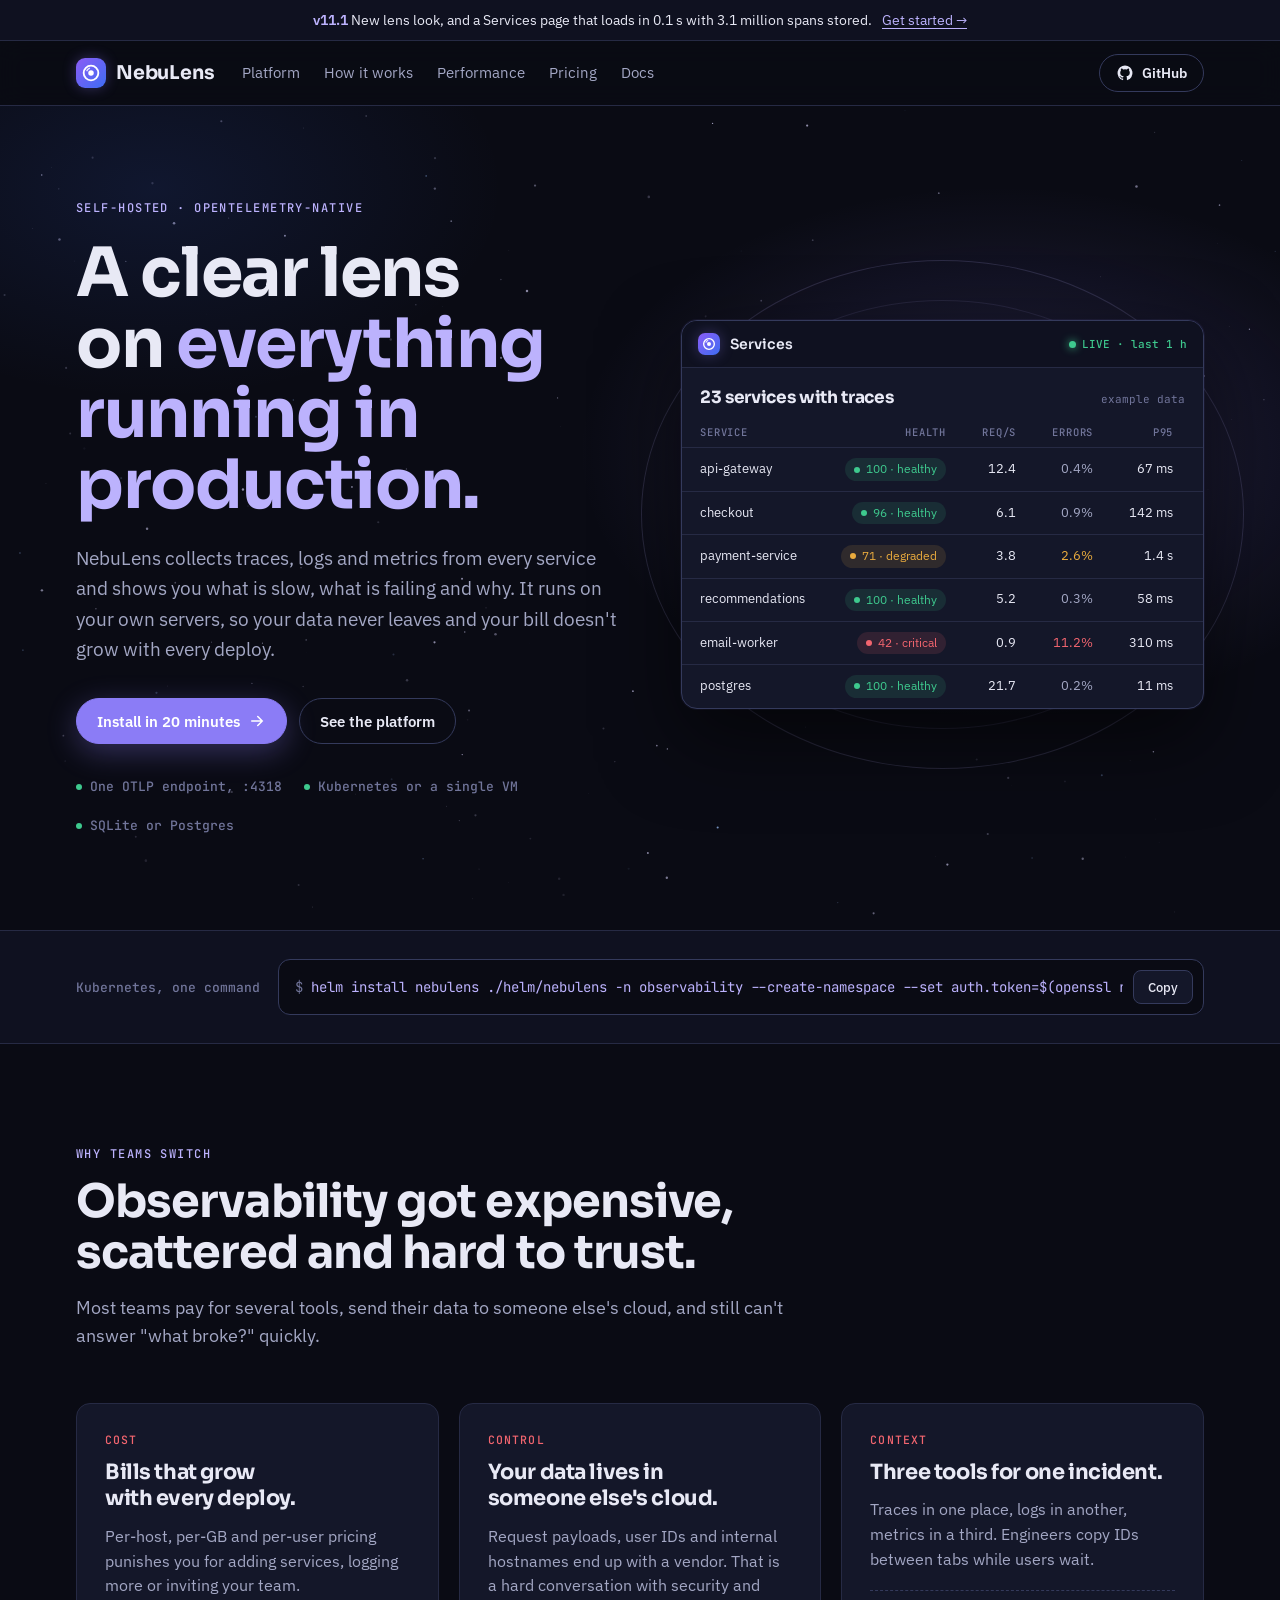
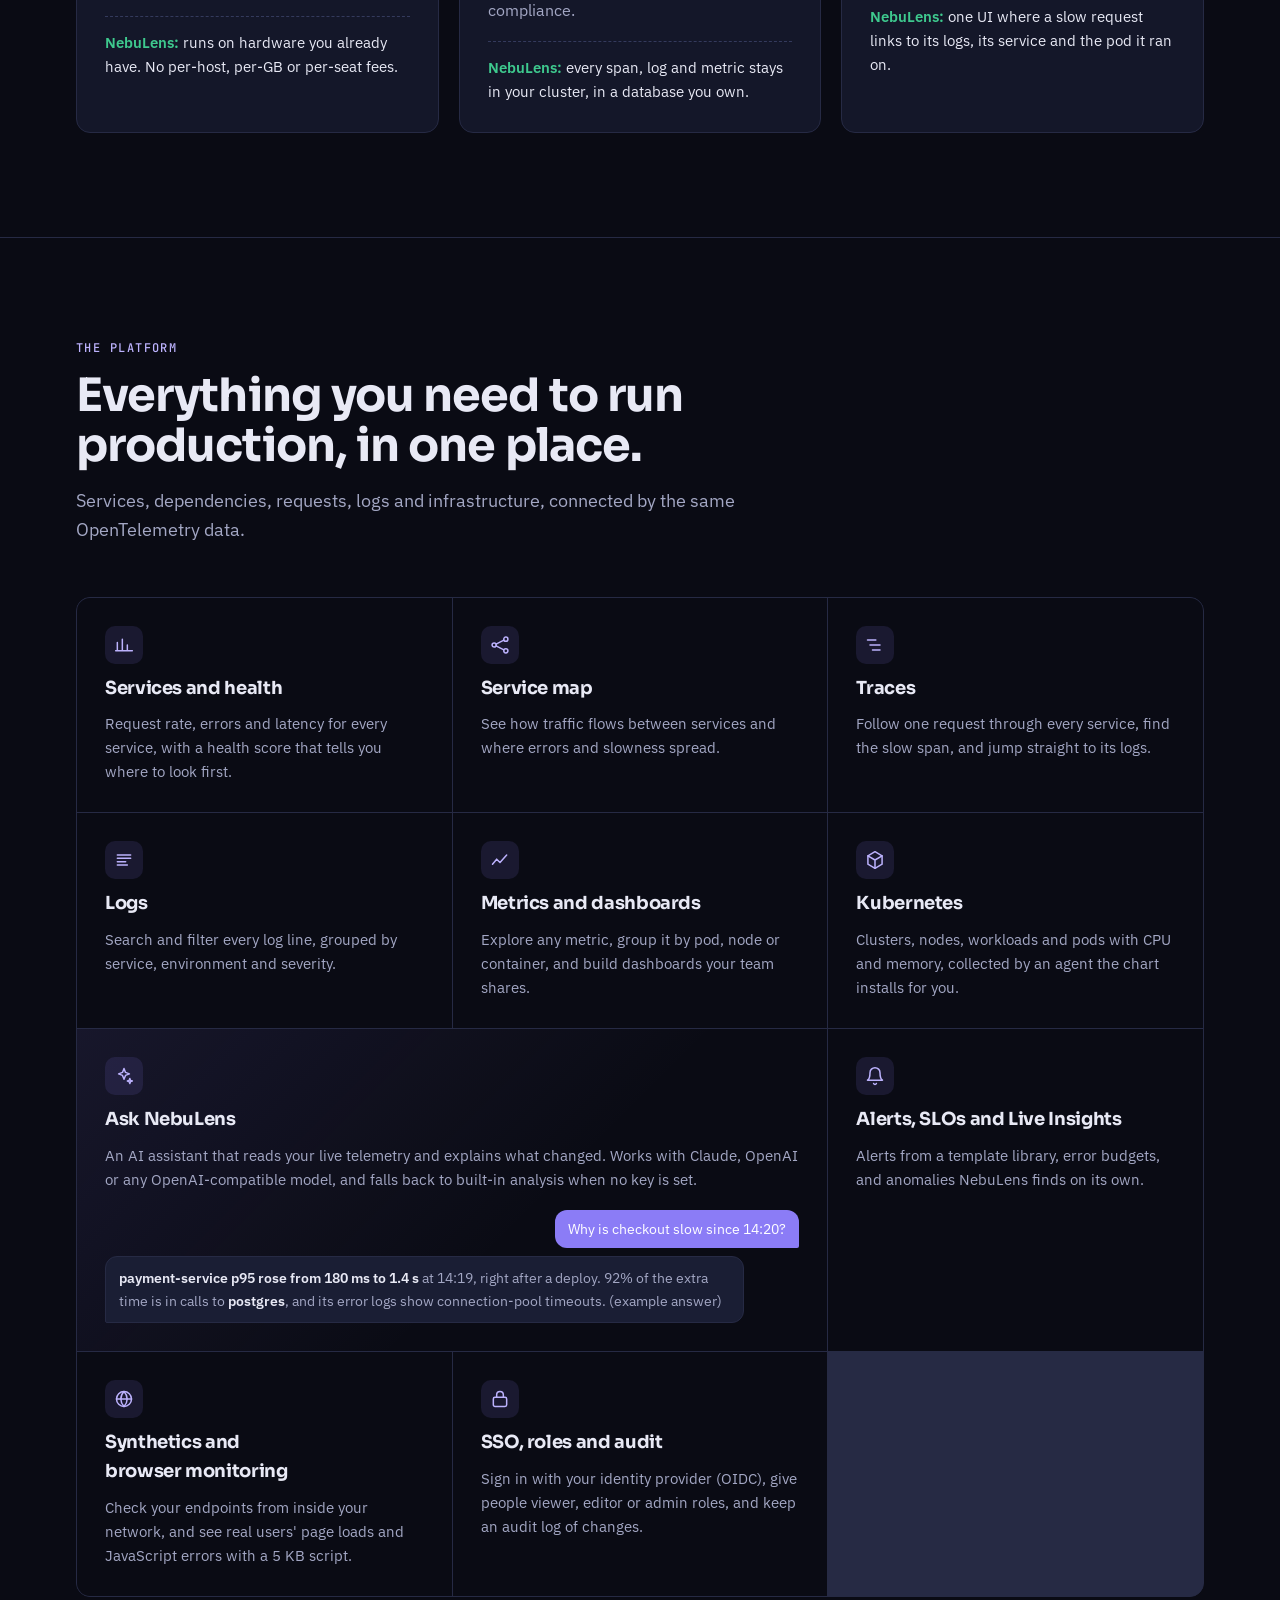
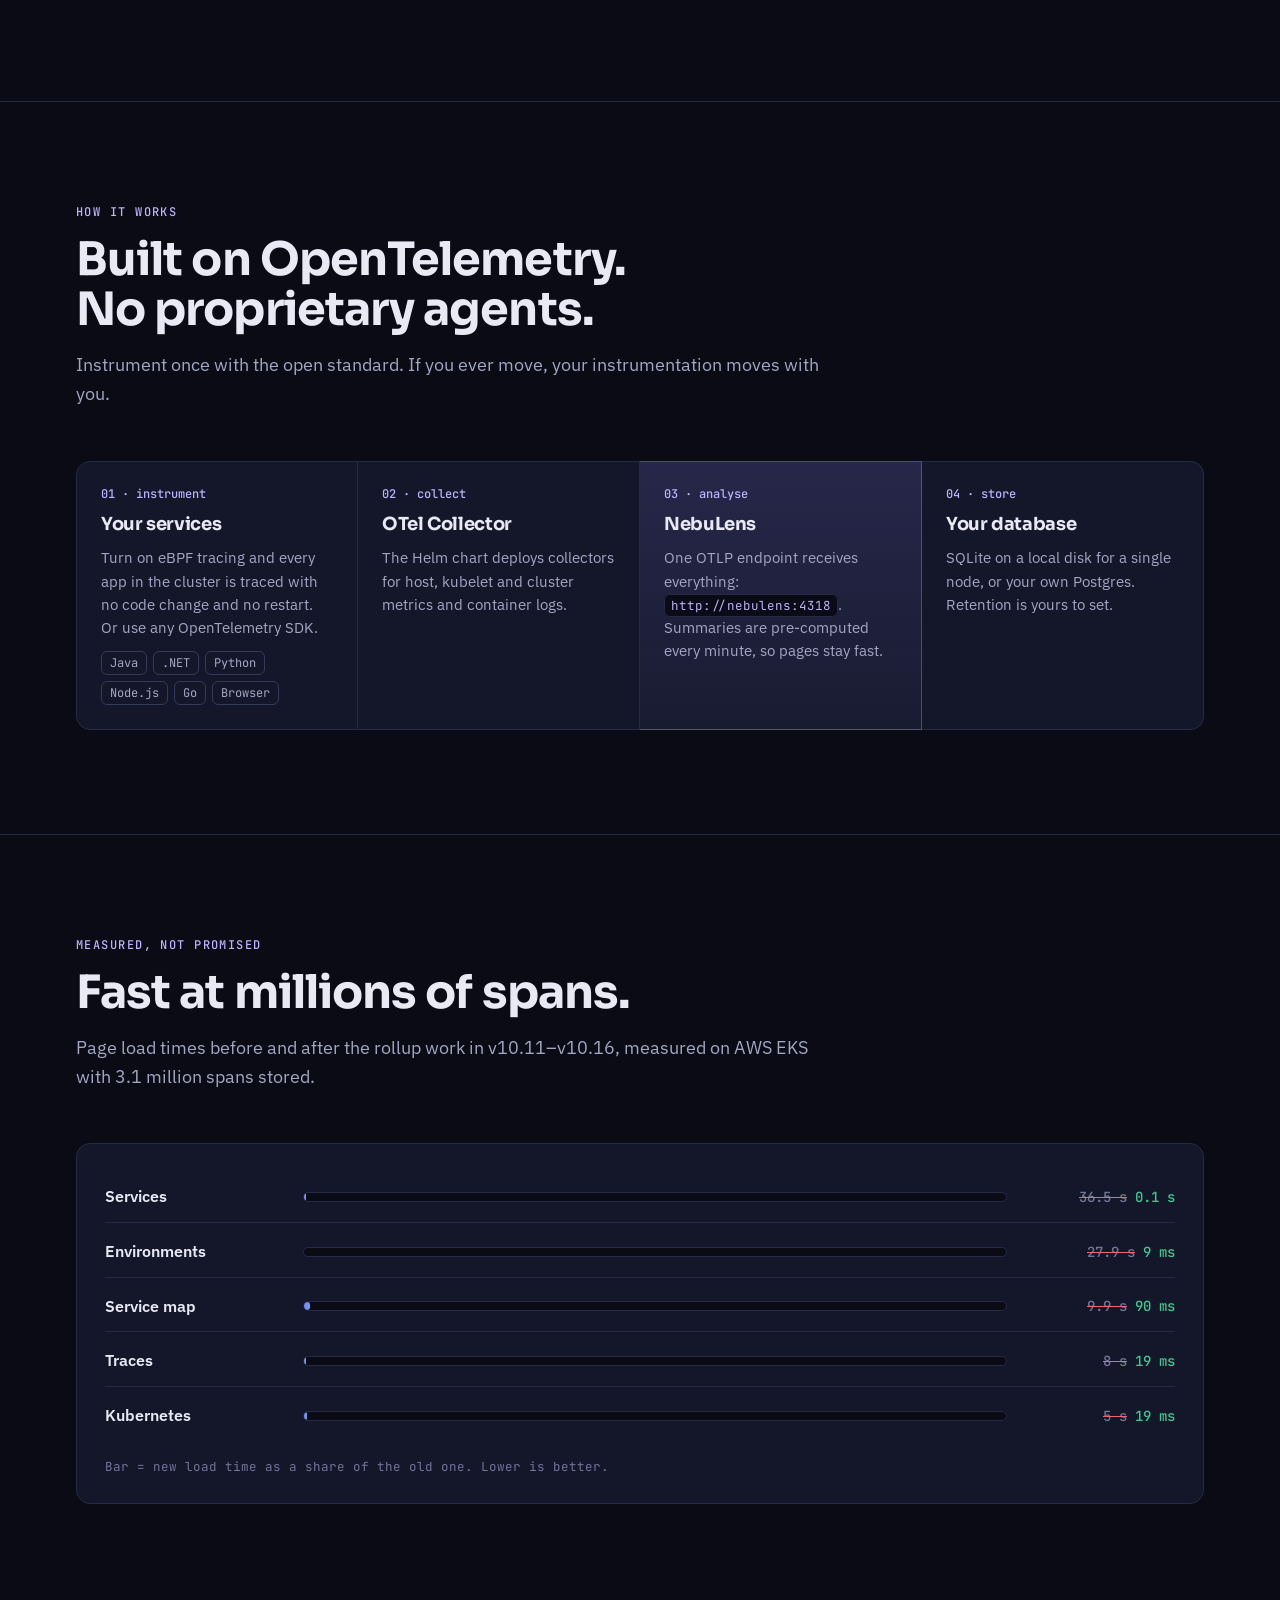
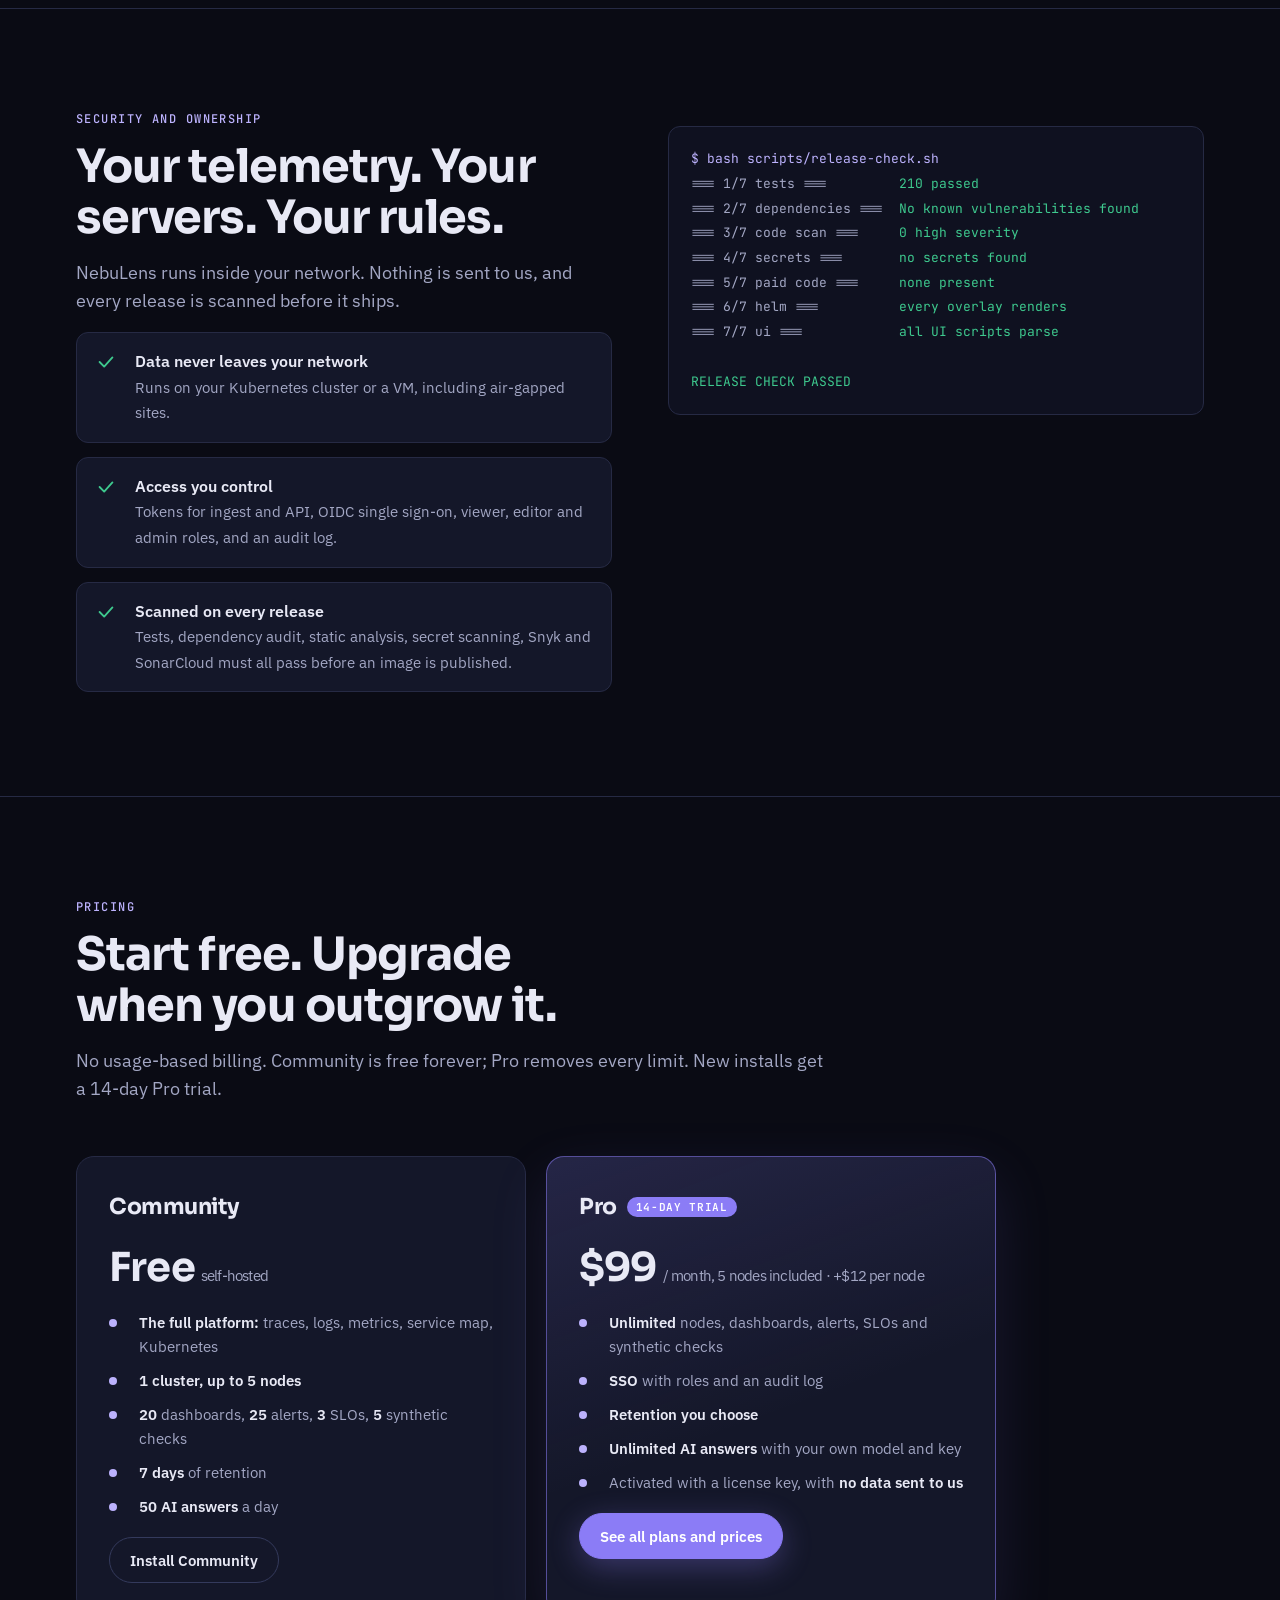
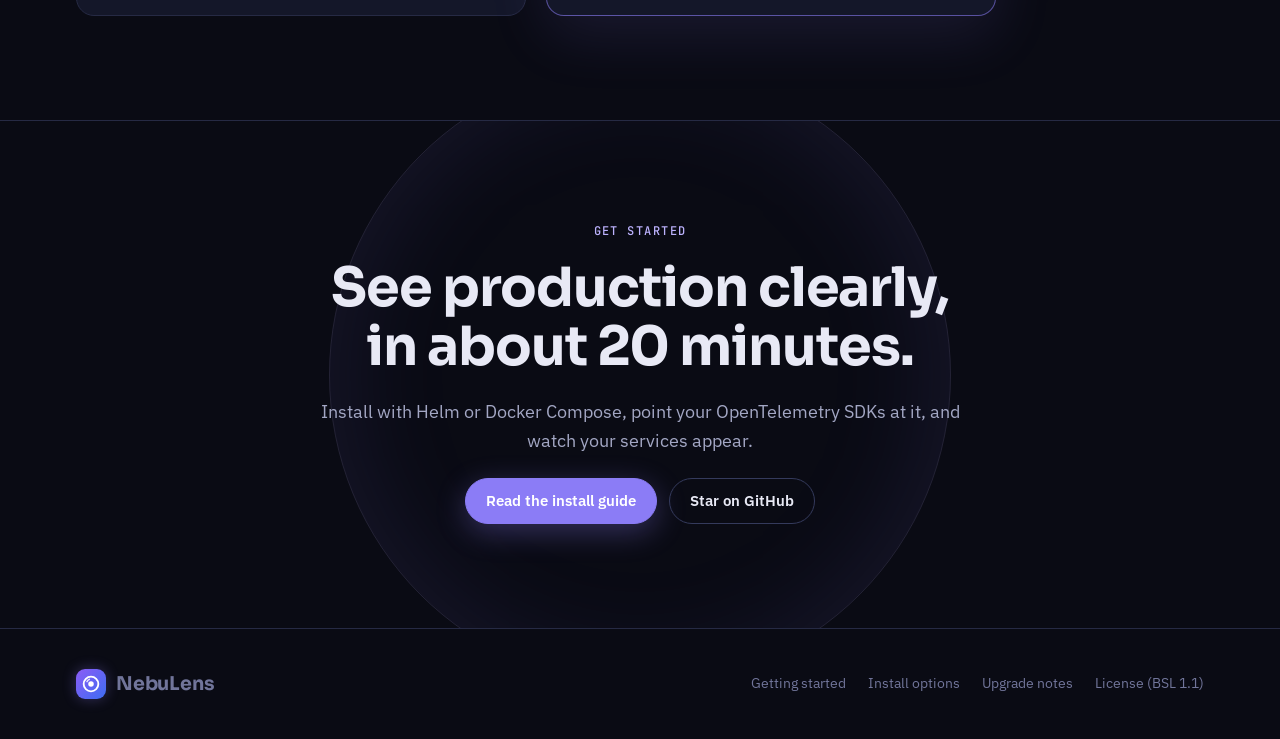
==== docs/index.html @ cb87d1b1 "Website: shorter Pro price line on the home page Co-Authored-By: Claude Opus 5.5 <noreply@anthropic." ====
<!doctype html>
<html lang="en">
<head>
<meta charset="utf-8">
<meta name="viewport" content="width=device-width, initial-scale=1, viewport-fit=cover">
<link rel="icon" type="image/svg+xml" href="data:image/svg+xml,%3Csvg xmlns=%27http://www.w3.org/2000/svg%27 viewBox=%270 0 24 24%27%3E%3Cdefs%3E%3ClinearGradient id=%27g%27 x1=%270%27 y1=%270%27 x2=%271%27 y2=%271%27%3E%3Cstop offset=%270%27 stop-color=%27%238b5cf6%27/%3E%3Cstop offset=%271%27 stop-color=%27%233d6df2%27/%3E%3C/linearGradient%3E%3C/defs%3E%3Crect width=%2724%27 height=%2724%27 rx=%276%27 fill=%27url(%23g)%27/%3E%3Ccircle cx=%2712%27 cy=%2712%27 r=%277%27 fill=%27none%27 stroke=%27white%27 stroke-width=%272%27/%3E%3Ccircle cx=%2712%27 cy=%2712%27 r=%272.8%27 fill=%27white%27/%3E%3C/svg%3E">
<style>body{margin:0}img{max-width:100%}[hidden]{display:none!important}</style>
</head>
<body>
<title>NebuLens</title>
<meta name="claude:viewport-fit-sides" content="cover">
<meta name="description" content="NebuLens: self-hosted, OpenTelemetry-native observability. Traces, logs and metrics from every service, on your own infrastructure.">
<link rel="preconnect" href="https://fonts.googleapis.com">
<link rel="preconnect" href="https://fonts.gstatic.com" crossorigin>
<link rel="stylesheet" href="https://fonts.googleapis.com/css2?family=Sora:wght@400;600;700&family=IBM+Plex+Sans:wght@400;500;600&family=JetBrains+Mono:wght@400;500&display=swap">
<style>
/* Layout: one dark "observatory" column; the hero is a lens looking at a live service table; sections alternate
   between open text and a single framed instrument (install, pipeline, measurements, pricing). */
:root{
  color-scheme:dark;
  --bg:#0a0b14; --bg-2:#0f1120; --panel:#141729; --panel-2:#1a1e34; --line:#262a44; --line-2:#343a5c;
  --text:#e8e9f5; --muted:#a3a7c4; --dim:#71759a;
  --accent:#8b7cf6; --accent-2:#bcb2fd; --accent-ink:#ffffff; --glow:rgba(139,124,246,.32);
  --ok:#3ec98e; --warn:#e9ab3e; --err:#f2656f; --sky:#5aa9f5;
  --display:"Sora","Segoe UI",system-ui,sans-serif;
  --body:"IBM Plex Sans","Segoe UI",system-ui,sans-serif;
  --mono:"JetBrains Mono",ui-monospace,"Cascadia Code",Consolas,monospace;
  --r:14px; --max:1160px;
}
*{box-sizing:border-box}
html{scroll-behavior:smooth}
@media (prefers-reduced-motion:reduce){html{scroll-behavior:auto}*{animation:none!important;transition:none!important}}
body{background:var(--bg);color:var(--text);font:16px/1.6 var(--body);-webkit-font-smoothing:antialiased;overflow-x:hidden}
a{color:inherit}
a:focus-visible,button:focus-visible{outline:2px solid var(--accent-2);outline-offset:3px;border-radius:6px}
.wrap{max-width:var(--max);margin:0 auto;padding-left:max(16px,env(safe-area-inset-left,0px));padding-right:max(16px,env(safe-area-inset-right,0px))}
h1,h2,h3{font-family:var(--display);text-wrap:balance;margin:0;letter-spacing:-.02em}
p{margin:0}
.eyebrow{font:500 12px/1 var(--mono);letter-spacing:.12em;text-transform:uppercase;color:var(--accent-2)}
.muted{color:var(--muted)}
.btn{display:inline-flex;align-items:center;gap:8px;height:46px;padding:0 20px;border-radius:999px;font:600 15px var(--body);text-decoration:none;border:1px solid var(--line-2);color:var(--text);background:transparent;cursor:pointer;transition:border-color .2s,background .2s,transform .2s}
.btn:hover{border-color:var(--accent);transform:translateY(-1px)}
.btn.primary{background:var(--accent);border-color:var(--accent);color:var(--accent-ink);box-shadow:0 8px 30px var(--glow)}
.btn.primary:hover{background:#9a8cf8}
.btn svg{width:18px;height:18px}

/* announcement + nav */
.notice{background:var(--bg-2);border-bottom:1px solid var(--line);font-size:14px}
.notice .wrap{display:flex;justify-content:center;gap:10px;padding-block:9px;flex-wrap:wrap;text-align:center}
.notice b{color:var(--accent-2);font-weight:600}
.notice a{color:var(--accent-2);text-underline-offset:3px}
body::before{content:"";position:fixed;inset:0 0 auto;height:env(safe-area-inset-top,0px);z-index:30;background:var(--bg)}
nav.top{position:sticky;top:env(safe-area-inset-top,0px);z-index:20;background:rgba(10,11,20,.82);backdrop-filter:blur(12px);-webkit-backdrop-filter:blur(12px);border-bottom:1px solid var(--line)}
nav.top .wrap{display:flex;align-items:center;gap:28px;height:64px}
.brand{display:flex;align-items:center;gap:10px;text-decoration:none;font:700 19px var(--display);letter-spacing:-.01em}
.mark{width:30px;height:30px;border-radius:9px;background:linear-gradient(135deg,#8b5cf6,#3d6df2);display:grid;place-items:center;box-shadow:0 0 14px var(--glow);flex:none}
.mark svg{width:22px;height:22px;fill:none;stroke:#fff;stroke-width:2;stroke-linecap:round}
.mark .core{fill:#fff;stroke:none}.mark .glint{stroke-width:1.6;opacity:.85}
.links{display:flex;gap:24px;font-size:15px;color:var(--muted)}
.links a{text-decoration:none}.links a:hover{color:var(--text)}
nav.top .btn{height:38px;padding:0 16px;font-size:14px;margin-left:auto}
@media (max-width:820px){.links{display:none}}

/* hero */
.hero{position:relative;overflow:hidden;border-bottom:1px solid var(--line)}
#sky{position:absolute;inset:0;width:100%;height:100%;display:block}
.hero::after{content:"";position:absolute;inset:0;pointer-events:none;
  background:radial-gradient(600px 380px at 78% 42%,rgba(139,124,246,.20),transparent 70%),radial-gradient(500px 300px at 12% 10%,rgba(61,109,242,.12),transparent 70%)}
.hero .wrap{position:relative;z-index:1;display:grid;grid-template-columns:1.05fr 1fr;gap:56px;align-items:center;padding-block:88px 96px}
.hero h1{font-size:clamp(40px,6vw,68px);line-height:1.04;font-weight:700;margin-top:18px}
.hero h1 em{font-style:normal;color:var(--accent-2)}
.hero .lede{font-size:19px;color:var(--muted);margin-top:22px;max-width:34em}
.hero .cta{display:flex;gap:12px;margin-top:34px;flex-wrap:wrap}
.facts{display:flex;gap:22px;margin-top:34px;flex-wrap:wrap;font:500 13px var(--mono);color:var(--dim)}
.facts span{display:flex;align-items:center;gap:8px}
.facts span::before{content:"";width:6px;height:6px;border-radius:50%;background:var(--ok)}
@media (max-width:920px){.hero .wrap{grid-template-columns:1fr;padding-block:56px 64px}}

/* lens + product mock */
.lens{position:relative;min-width:0}
.ring{position:absolute;inset:-60px -40px;border-radius:50%;border:1px solid rgba(188,178,253,.16);pointer-events:none}
.ring.r2{inset:-20px 0;border-color:rgba(188,178,253,.10)}
.app{position:relative;background:var(--panel);border:1px solid var(--line-2);border-radius:16px;box-shadow:0 30px 80px rgba(0,0,0,.55),0 0 0 1px rgba(139,124,246,.08);overflow:hidden}
.app-bar{display:flex;align-items:center;gap:10px;padding:12px 16px;border-bottom:1px solid var(--line);background:var(--bg-2)}
.app-bar .mark{width:22px;height:22px;border-radius:7px}.app-bar .mark svg{width:16px;height:16px}
.app-bar b{font:600 14px var(--display)}
.app-bar .live{margin-left:auto;font:500 11px var(--mono);color:var(--ok);display:flex;align-items:center;gap:6px}
.app-bar .live::before{content:"";width:7px;height:7px;border-radius:50%;background:var(--ok);box-shadow:0 0 8px var(--ok);animation:pulse 2s infinite}
@keyframes pulse{50%{opacity:.35}}
.app-head{display:flex;justify-content:space-between;align-items:baseline;padding:16px 18px 6px;gap:8px;flex-wrap:wrap}
.app-head h3{font-size:17px}
.app-head small{font:11px var(--mono);color:var(--dim)}
.tbl{width:100%;border-collapse:collapse;font-size:13px;font-variant-numeric:tabular-nums}
.tbl th{font:500 10.5px var(--mono);letter-spacing:.08em;text-transform:uppercase;color:var(--dim);text-align:right;padding:8px 18px;border-bottom:1px solid var(--line)}
.tbl th:first-child,.tbl td:first-child{text-align:left}
.tbl td{padding:10px 18px;border-bottom:1px solid var(--line);text-align:right;white-space:nowrap}
.tbl tr:last-child td{border-bottom:0}
.pill{display:inline-flex;align-items:center;gap:6px;font-size:11.5px;padding:2px 9px;border-radius:999px;background:rgba(62,201,142,.12);color:var(--ok)}
.pill::before{content:"";width:6px;height:6px;border-radius:50%;background:currentColor}
.pill.warn{background:rgba(233,171,62,.13);color:var(--warn)}
.pill.err{background:rgba(242,101,111,.13);color:var(--err)}
.spark{width:72px;height:22px;display:block;margin-left:auto}
.spark path{fill:none;stroke-width:1.6}
.tbl-scroll{overflow-x:auto}
@media (max-width:520px){.tbl .opt{display:none}}

/* install strip */
.install{padding-block:28px;border-bottom:1px solid var(--line);background:var(--bg-2)}
.install .wrap{display:flex;align-items:center;gap:18px;flex-wrap:wrap}
.install .label{font:500 13px var(--mono);color:var(--dim)}
.cmd{flex:1;min-width:0;display:flex;align-items:center;gap:10px;background:var(--bg);border:1px solid var(--line-2);border-radius:12px;padding:10px 10px 10px 16px}
.cmd code{flex:1;min-width:0;overflow-x:auto;white-space:nowrap;font:14px var(--mono);color:var(--accent-2)}
.cmd code::before{content:"$ ";color:var(--dim)}
.copy{height:34px;padding:0 14px;border-radius:8px;border:1px solid var(--line-2);background:var(--panel);color:var(--text);font:500 13px var(--body);cursor:pointer;flex:none}
.copy:hover{border-color:var(--accent)}

/* sections */
section{padding-block:104px;border-bottom:1px solid var(--line)}
.sec-head{max-width:760px;display:grid;gap:16px;margin-bottom:52px}
.sec-head h2{font-size:clamp(30px,4vw,46px);line-height:1.1}
.sec-head p{font-size:18px;color:var(--muted)}

/* the problem */
.problems{display:grid;grid-template-columns:repeat(3,1fr);gap:20px}
.problem{padding:28px;border-radius:var(--r);background:var(--panel);border:1px solid var(--line);display:grid;gap:12px;align-content:start}
.problem .tag{font:500 11.5px var(--mono);letter-spacing:.1em;text-transform:uppercase;color:var(--err)}
.problem h3{font-size:21px;line-height:1.25}
.problem p{color:var(--muted);font-size:15.5px}
.problem .fix{margin-top:6px;padding-top:14px;border-top:1px dashed var(--line-2);font-size:15px;color:var(--text)}
.problem .fix b{color:var(--ok);font-weight:600}
@media (max-width:900px){.problems{grid-template-columns:1fr}}

/* features */
.features{display:grid;grid-template-columns:repeat(3,1fr);gap:1px;background:var(--line);border:1px solid var(--line);border-radius:var(--r);overflow:hidden}
.feature{background:var(--bg);padding:28px;display:grid;gap:10px;align-content:start;min-width:0}
.feature .ico{width:38px;height:38px;border-radius:10px;display:grid;place-items:center;background:rgba(139,124,246,.12);color:var(--accent-2)}
.feature .ico svg{width:20px;height:20px;fill:none;stroke:currentColor;stroke-width:1.8;stroke-linecap:round;stroke-linejoin:round}
.feature h3{font-size:18px}
.feature p{color:var(--muted);font-size:15px}
.feature.wide{grid-column:span 2;background:linear-gradient(135deg,rgba(139,124,246,.10),transparent 60%),var(--bg)}
.ask{margin-top:8px;display:grid;gap:8px;font-size:14px}
.ask .q{justify-self:end;background:var(--accent);color:var(--accent-ink);padding:8px 13px;border-radius:12px 12px 2px 12px;max-width:85%}
.ask .a{background:var(--panel-2);border:1px solid var(--line);padding:10px 13px;border-radius:12px 12px 12px 2px;color:var(--muted);max-width:92%}
.ask .a b{color:var(--text);font-weight:600}
@media (max-width:900px){.features{grid-template-columns:1fr 1fr}.feature.wide{grid-column:span 2}}
@media (max-width:600px){.features{grid-template-columns:1fr}.feature.wide{grid-column:auto}}

/* pipeline */
.pipe{display:grid;grid-template-columns:repeat(4,1fr);gap:0;position:relative}
.stage{padding:24px;border:1px solid var(--line);background:var(--panel);display:grid;gap:8px;align-content:start;position:relative;min-width:0}
.stage:first-child{border-radius:var(--r) 0 0 var(--r)}.stage:last-child{border-radius:0 var(--r) var(--r) 0}
.stage+.stage{border-left:0}
.stage .n{font:500 12px var(--mono);color:var(--accent-2)}
.stage h3{font-size:18px}
.stage p{color:var(--muted);font-size:14.5px}
.stage code{font:12.5px var(--mono);color:var(--accent-2);background:var(--bg);border:1px solid var(--line);border-radius:6px;padding:2px 6px;overflow-wrap:anywhere}
.stage.core{background:linear-gradient(180deg,rgba(139,124,246,.16),rgba(139,124,246,.04)),var(--panel);border-color:rgba(139,124,246,.45)}
.langs{display:flex;flex-wrap:wrap;gap:6px;margin-top:4px}
.langs span{font:12px var(--mono);padding:3px 8px;border-radius:6px;border:1px solid var(--line-2);color:var(--muted)}
@media (max-width:900px){.pipe{grid-template-columns:1fr 1fr}.stage{border-radius:0!important;border-left:1px solid var(--line)!important}.stage:nth-child(n+3){border-top:0}}
@media (max-width:560px){.pipe{grid-template-columns:1fr}.stage+.stage{border-top:0}}

/* measurements */
.bench{background:var(--panel);border:1px solid var(--line);border-radius:var(--r);padding:28px;display:grid;gap:4px}
.bench-row{display:grid;grid-template-columns:180px 1fr 150px;gap:18px;align-items:center;padding:12px 0;border-bottom:1px solid var(--line)}
.bench-row:last-of-type{border-bottom:0}
.bench-row .name{font-weight:600}
.bar{height:10px;border-radius:6px;background:var(--bg);border:1px solid var(--line);position:relative;overflow:hidden}
.bar i{position:absolute;inset:0 auto 0 0;border-radius:6px;background:linear-gradient(90deg,var(--accent),var(--sky))}
.bench-row .t{font:500 14px var(--mono);text-align:right;font-variant-numeric:tabular-nums}
.bench-row .t s{color:var(--dim);text-decoration-color:var(--err);margin-right:8px}
.bench-row .t b{color:var(--ok);font-weight:500}
.bench .note{margin-top:14px;font:12.5px var(--mono);color:var(--dim)}
@media (max-width:640px){.bench-row{grid-template-columns:1fr auto}.bench-row .bar{grid-column:1/-1;order:3}}

/* trust */
.trust{display:grid;grid-template-columns:1fr 1fr;gap:56px;align-items:start}
.checks{display:grid;gap:14px;list-style:none;margin:0;padding:0}
.checks li{display:grid;grid-template-columns:28px 1fr;gap:12px;padding:16px 18px;border:1px solid var(--line);border-radius:12px;background:var(--panel)}
.checks li svg{width:22px;height:22px;fill:none;stroke:var(--ok);stroke-width:2;stroke-linecap:round;stroke-linejoin:round;margin-top:2px}
.checks b{display:block;font-weight:600}
.checks span{color:var(--muted);font-size:15px}
.gate{font:13px/1.9 var(--mono);background:var(--bg-2);border:1px solid var(--line);border-radius:12px;padding:20px 22px;overflow-x:auto;white-space:pre;color:var(--muted)}
.gate .ok{color:var(--ok)}.gate .h{color:var(--accent-2)}
@media (max-width:900px){.trust{grid-template-columns:1fr}}

/* pricing */
.plans{display:grid;grid-template-columns:1fr 1fr;gap:20px;max-width:920px}
.plan{border:1px solid var(--line);border-radius:18px;padding:32px;background:var(--panel);display:grid;gap:18px;align-content:start}
.plan.pro{border-color:rgba(139,124,246,.55);background:linear-gradient(160deg,rgba(139,124,246,.14),transparent 55%),var(--panel);box-shadow:0 20px 60px rgba(139,124,246,.12)}
.plan h3{font-size:22px;display:flex;align-items:center;gap:10px}
.plan .badge{font:600 11px var(--mono);letter-spacing:.06em;padding:3px 9px;border-radius:999px;background:var(--accent);color:var(--accent-ink)}
.price{font:700 40px var(--display);letter-spacing:-.02em}
.price small{font:400 15px var(--body);color:var(--muted);margin-left:6px}
.plan ul{list-style:none;margin:0;padding:0;display:grid;gap:10px;font-size:15px}
.plan li{display:grid;grid-template-columns:20px 1fr;gap:10px;color:var(--muted)}
.plan li::before{content:"";width:8px;height:8px;margin-top:8px;border-radius:50%;background:var(--accent-2)}
.plan li b{color:var(--text);font-weight:600}
.plan .btn{justify-self:start}
@media (max-width:760px){.plans{grid-template-columns:1fr}}

/* closing */
.closing{text-align:center;position:relative;overflow:hidden}
.closing .wrap{position:relative;display:grid;gap:22px;justify-items:center}
.closing::before{content:"";position:absolute;left:50%;top:50%;width:620px;height:620px;max-width:140vw;transform:translate(-50%,-50%);border-radius:50%;border:1px solid rgba(188,178,253,.14);box-shadow:inset 0 0 120px rgba(139,124,246,.12)}
.closing h2{font-size:clamp(32px,5vw,54px);line-height:1.08}
.closing .cta{display:flex;gap:12px;flex-wrap:wrap;justify-content:center}
footer{padding-block:40px;color:var(--dim);font-size:14px}
footer .wrap{display:flex;justify-content:space-between;gap:16px;flex-wrap:wrap;align-items:center}
footer a{text-decoration:none}footer a:hover{color:var(--text)}
footer .fl{display:flex;gap:22px;flex-wrap:wrap}
</style>

<div class="notice"><div class="wrap"><span><b>v11.1</b> New lens look, and a Services page that loads in 0.1 s with 3.1 million spans stored.</span><a href="https://github.com/syedammarsuhail/nebulens/blob/main/GETTING-STARTED.md">Get started →</a></div></div>

<nav class="top" aria-label="Main">
  <div class="wrap">
    <a class="brand" href="#top" aria-label="NebuLens home">
      <span class="mark" aria-hidden="true"><svg viewBox="0 0 24 24"><circle cx="12" cy="12" r="8"/><circle class="core" cx="12" cy="12" r="3"/><path class="glint" d="M7.6 9.4a5 5 0 0 1 2.6-2.5"/></svg></span>NebuLens
    </a>
    <div class="links"><a href="#platform">Platform</a><a href="#how">How it works</a><a href="#performance">Performance</a><a href="pricing.html">Pricing</a><a href="https://github.com/syedammarsuhail/nebulens/blob/main/GETTING-STARTED.md">Docs</a></div>
    <a class="btn" href="https://github.com/syedammarsuhail/nebulens"><svg viewBox="0 0 24 24" fill="currentColor" aria-hidden="true"><path d="M12 2a10 10 0 0 0-3.16 19.49c.5.09.68-.22.68-.48v-1.7c-2.78.6-3.37-1.34-3.37-1.34-.45-1.16-1.11-1.47-1.11-1.47-.91-.62.07-.6.07-.6 1 .07 1.53 1.03 1.53 1.03.9 1.52 2.34 1.08 2.91.83.09-.65.35-1.08.63-1.33-2.22-.25-4.55-1.11-4.55-4.94 0-1.09.39-1.98 1.03-2.68-.1-.25-.45-1.27.1-2.65 0 0 .84-.27 2.75 1.02a9.5 9.5 0 0 1 5 0c1.91-1.29 2.75-1.02 2.75-1.02.55 1.38.2 2.4.1 2.65.64.7 1.03 1.59 1.03 2.68 0 3.84-2.34 4.69-4.57 4.93.36.31.68.92.68 1.85v2.74c0 .27.18.58.69.48A10 10 0 0 0 12 2z"/></svg>GitHub</a>
  </div>
</nav>

<header class="hero" id="top">
  <canvas id="sky" aria-hidden="true"></canvas>
  <div class="wrap">
    <div>
      <span class="eyebrow">Self-hosted · OpenTelemetry-native</span>
      <h1>A clear lens on <em>everything running in production.</em></h1>
      <p class="lede">NebuLens collects traces, logs and metrics from every service and shows you what is slow, what is failing and why. It runs on your own servers, so your data never leaves and your bill doesn't grow with every deploy.</p>
      <div class="cta">
        <a class="btn primary" href="https://github.com/syedammarsuhail/nebulens/blob/main/GETTING-STARTED.md">Install in 20 minutes
          <svg viewBox="0 0 24 24" fill="none" stroke="currentColor" stroke-width="2" stroke-linecap="round" aria-hidden="true"><path d="M5 12h14M13 6l6 6-6 6"/></svg></a>
        <a class="btn" href="#platform">See the platform</a>
      </div>
      <div class="facts"><span>One OTLP endpoint, :4318</span><span>Kubernetes or a single VM</span><span>SQLite or Postgres</span></div>
    </div>

    <div class="lens">
      <div class="ring" aria-hidden="true"></div><div class="ring r2" aria-hidden="true"></div>
      <div class="app" role="img" aria-label="NebuLens services view with example data: six services with health scores, request rates, error rates and p95 latency">
        <div class="app-bar">
          <span class="mark" aria-hidden="true"><svg viewBox="0 0 24 24"><circle cx="12" cy="12" r="8"/><circle class="core" cx="12" cy="12" r="3"/><path class="glint" d="M7.6 9.4a5 5 0 0 1 2.6-2.5"/></svg></span>
          <b>Services</b><span class="live">LIVE · last 1 h</span>
        </div>
        <div class="app-head"><h3>23 services with traces</h3><small>example data</small></div>
        <div class="tbl-scroll">
        <table class="tbl">
          <thead><tr><th>Service</th><th>Health</th><th class="opt">Req/s</th><th>Errors</th><th class="opt">p95</th><th>Trend</th></tr></thead>
          <tbody id="svc"></tbody>
        </table>
        </div>
      </div>
    </div>
  </div>
</header>

<div class="install" id="install">
  <div class="wrap">
    <span class="label">Kubernetes, one command</span>
    <div class="cmd"><code id="cmd">helm install nebulens ./helm/nebulens -n observability --create-namespace --set auth.token=$(openssl rand -hex 24)</code><button class="copy" id="copy" type="button">Copy</button></div>
  </div>
</div>

<section id="why">
  <div class="wrap">
    <div class="sec-head">
      <span class="eyebrow">Why teams switch</span>
      <h2>Observability got expensive, scattered and hard to trust.</h2>
      <p>Most teams pay for several tools, send their data to someone else's cloud, and still can't answer "what broke?" quickly.</p>
    </div>
    <div class="problems">
      <article class="problem">
        <span class="tag">Cost</span>
        <h3>Bills that grow with every deploy.</h3>
        <p>Per-host, per-GB and per-user pricing punishes you for adding services, logging more or inviting your team.</p>
        <p class="fix"><b>NebuLens:</b> runs on hardware you already have. No per-host, per-GB or per-seat fees.</p>
      </article>
      <article class="problem">
        <span class="tag">Control</span>
        <h3>Your data lives in someone else's cloud.</h3>
        <p>Request payloads, user IDs and internal hostnames end up with a vendor. That is a hard conversation with security and compliance.</p>
        <p class="fix"><b>NebuLens:</b> every span, log and metric stays in your cluster, in a database you own.</p>
      </article>
      <article class="problem">
        <span class="tag">Context</span>
        <h3>Three tools for one incident.</h3>
        <p>Traces in one place, logs in another, metrics in a third. Engineers copy IDs between tabs while users wait.</p>
        <p class="fix"><b>NebuLens:</b> one UI where a slow request links to its logs, its service and the pod it ran on.</p>
      </article>
    </div>
  </div>
</section>

<section id="platform">
  <div class="wrap">
    <div class="sec-head">
      <span class="eyebrow">The platform</span>
      <h2>Everything you need to run production, in one place.</h2>
      <p>Services, dependencies, requests, logs and infrastructure, connected by the same OpenTelemetry data.</p>
    </div>
    <div class="features">
      <div class="feature"><span class="ico"><svg viewBox="0 0 24 24"><path d="M4 19V9M10 19V5M16 19v-7M22 19H2"/></svg></span><h3>Services and health</h3><p>Request rate, errors and latency for every service, with a health score that tells you where to look first.</p></div>
      <div class="feature"><span class="ico"><svg viewBox="0 0 24 24"><circle cx="5" cy="12" r="2.5"/><circle cx="19" cy="5" r="2.5"/><circle cx="19" cy="19" r="2.5"/><path d="M7.3 11l9.3-4.8M7.3 13l9.3 4.8"/></svg></span><h3>Service map</h3><p>See how traffic flows between services and where errors and slowness spread.</p></div>
      <div class="feature"><span class="ico"><svg viewBox="0 0 24 24"><path d="M3 6h10M6 12h12M9 18h9"/></svg></span><h3>Traces</h3><p>Follow one request through every service, find the slow span, and jump straight to its logs.</p></div>
      <div class="feature"><span class="ico"><svg viewBox="0 0 24 24"><path d="M4 6h16M4 10h16M4 14h10M4 18h12"/></svg></span><h3>Logs</h3><p>Search and filter every log line, grouped by service, environment and severity.</p></div>
      <div class="feature"><span class="ico"><svg viewBox="0 0 24 24"><path d="M3 17l5-6 4 4 8-9"/></svg></span><h3>Metrics and dashboards</h3><p>Explore any metric, group it by pod, node or container, and build dashboards your team shares.</p></div>
      <div class="feature"><span class="ico"><svg viewBox="0 0 24 24"><path d="M12 2l8.5 5v10L12 22l-8.5-5V7z"/><path d="M12 22V12M20.5 7L12 12 3.5 7"/></svg></span><h3>Kubernetes</h3><p>Clusters, nodes, workloads and pods with CPU and memory, collected by an agent the chart installs for you.</p></div>
      <div class="feature wide">
        <span class="ico"><svg viewBox="0 0 24 24"><path d="M12 3l1.8 4.7L18.5 9.5l-4.7 1.8L12 16l-1.8-4.7L5.5 9.5l4.7-1.8z"/><path d="M19 15l.8 2.2L22 18l-2.2.8L19 21l-.8-2.2L16 18l2.2-.8z"/></svg></span>
        <h3>Ask NebuLens</h3>
        <p>An AI assistant that reads your live telemetry and explains what changed. Works with Claude, OpenAI or any OpenAI-compatible model, and falls back to built-in analysis when no key is set.</p>
        <div class="ask" aria-label="Example conversation">
          <div class="q">Why is checkout slow since 14:20?</div>
          <div class="a"><b>payment-service p95 rose from 180 ms to 1.4 s</b> at 14:19, right after a deploy. 92% of the extra time is in calls to <b>postgres</b>, and its error logs show connection-pool timeouts. <span class="muted">(example answer)</span></div>
        </div>
      </div>
      <div class="feature"><span class="ico"><svg viewBox="0 0 24 24"><path d="M6 8a6 6 0 0 1 12 0c0 7 3 9 3 9H3s3-2 3-9"/><path d="M10.3 21a1.9 1.9 0 0 0 3.4 0"/></svg></span><h3>Alerts, SLOs and Live Insights</h3><p>Alerts from a template library, error budgets, and anomalies NebuLens finds on its own.</p></div>
      <div class="feature"><span class="ico"><svg viewBox="0 0 24 24"><circle cx="12" cy="12" r="9"/><path d="M3 12h18M12 3c2.5 2.7 3.8 5.7 3.8 9s-1.3 6.3-3.8 9c-2.5-2.7-3.8-5.7-3.8-9S9.5 5.7 12 3z"/></svg></span><h3>Synthetics and browser monitoring</h3><p>Check your endpoints from inside your network, and see real users' page loads and JavaScript errors with a 5 KB script.</p></div>
      <div class="feature"><span class="ico"><svg viewBox="0 0 24 24"><rect x="4" y="10" width="16" height="11" rx="2"/><path d="M8 10V7a4 4 0 0 1 8 0v3"/></svg></span><h3>SSO, roles and audit</h3><p>Sign in with your identity provider (OIDC), give people viewer, editor or admin roles, and keep an audit log of changes.</p></div>
    </div>
  </div>
</section>

<section id="how">
  <div class="wrap">
    <div class="sec-head">
      <span class="eyebrow">How it works</span>
      <h2>Built on OpenTelemetry. No proprietary agents.</h2>
      <p>Instrument once with the open standard. If you ever move, your instrumentation moves with you.</p>
    </div>
    <div class="pipe">
      <div class="stage"><span class="n">01 · instrument</span><h3>Your services</h3><p>Turn on eBPF tracing and every app in the cluster is traced with no code change and no restart. Or use any OpenTelemetry SDK.</p><div class="langs"><span>Java</span><span>.NET</span><span>Python</span><span>Node.js</span><span>Go</span><span>Browser</span></div></div>
      <div class="stage"><span class="n">02 · collect</span><h3>OTel Collector</h3><p>The Helm chart deploys collectors for host, kubelet and cluster metrics and container logs.</p></div>
      <div class="stage core"><span class="n">03 · analyse</span><h3>NebuLens</h3><p>One OTLP endpoint receives everything: <code>http://nebulens:4318</code>. Summaries are pre-computed every minute, so pages stay fast.</p></div>
      <div class="stage"><span class="n">04 · store</span><h3>Your database</h3><p>SQLite on a local disk for a single node, or your own Postgres. Retention is yours to set.</p></div>
    </div>
  </div>
</section>

<section id="performance">
  <div class="wrap">
    <div class="sec-head">
      <span class="eyebrow">Measured, not promised</span>
      <h2>Fast at millions of spans.</h2>
      <p>Page load times before and after the rollup work in v10.11–v10.16, measured on AWS EKS with 3.1 million spans stored.</p>
    </div>
    <div class="bench" id="bench" role="table" aria-label="Page load times before and after">
      <div class="bench-row" role="row"><span class="name" role="cell">Services</span><div class="bar" role="cell"><i style="width:0.3%"></i></div><span class="t" role="cell"><s>36.5 s</s><b>0.1 s</b></span></div>
      <div class="bench-row" role="row"><span class="name" role="cell">Environments</span><div class="bar" role="cell"><i style="width:0.03%"></i></div><span class="t" role="cell"><s>27.9 s</s><b>9 ms</b></span></div>
      <div class="bench-row" role="row"><span class="name" role="cell">Service map</span><div class="bar" role="cell"><i style="width:0.9%"></i></div><span class="t" role="cell"><s>9.9 s</s><b>90 ms</b></span></div>
      <div class="bench-row" role="row"><span class="name" role="cell">Traces</span><div class="bar" role="cell"><i style="width:0.24%"></i></div><span class="t" role="cell"><s>8 s</s><b>19 ms</b></span></div>
      <div class="bench-row" role="row"><span class="name" role="cell">Kubernetes</span><div class="bar" role="cell"><i style="width:0.38%"></i></div><span class="t" role="cell"><s>5 s</s><b>19 ms</b></span></div>
      <p class="note">Bar = new load time as a share of the old one. Lower is better.</p>
    </div>
  </div>
</section>

<section id="security">
  <div class="wrap trust">
    <div class="sec-head" style="margin-bottom:0">
      <span class="eyebrow">Security and ownership</span>
      <h2>Your telemetry. Your servers. Your rules.</h2>
      <p>NebuLens runs inside your network. Nothing is sent to us, and every release is scanned before it ships.</p>
      <ul class="checks">
        <li><svg viewBox="0 0 24 24"><path d="M5 12l5 5 9-10"/></svg><div><b>Data never leaves your network</b><span>Runs on your Kubernetes cluster or a VM, including air-gapped sites.</span></div></li>
        <li><svg viewBox="0 0 24 24"><path d="M5 12l5 5 9-10"/></svg><div><b>Access you control</b><span>Tokens for ingest and API, OIDC single sign-on, viewer, editor and admin roles, and an audit log.</span></div></li>
        <li><svg viewBox="0 0 24 24"><path d="M5 12l5 5 9-10"/></svg><div><b>Scanned on every release</b><span>Tests, dependency audit, static analysis, secret scanning, Snyk and SonarCloud must all pass before an image is published.</span></div></li>
      </ul>
    </div>
    <pre class="gate" aria-label="Output of the release check for v11.1"><span class="h">$ bash scripts/release-check.sh</span>
=== 1/7 tests ===         <span class="ok">210 passed</span>
=== 2/7 dependencies ===  <span class="ok">No known vulnerabilities found</span>
=== 3/7 code scan ===     <span class="ok">0 high severity</span>
=== 4/7 secrets ===       <span class="ok">no secrets found</span>
=== 5/7 paid code ===     <span class="ok">none present</span>
=== 6/7 helm ===          <span class="ok">every overlay renders</span>
=== 7/7 ui ===            <span class="ok">all UI scripts parse</span>

<span class="ok">RELEASE CHECK PASSED</span></pre>
  </div>
</section>

<section id="pricing">
  <div class="wrap">
    <div class="sec-head">
      <span class="eyebrow">Pricing</span>
      <h2>Start free. Upgrade when you outgrow it.</h2>
      <p>No usage-based billing. Community is free forever; Pro removes every limit. New installs get a 14-day Pro trial.</p>
    </div>
    <div class="plans">
      <div class="plan">
        <h3>Community</h3>
        <div class="price">Free<small>self-hosted</small></div>
        <ul>
          <li><span><b>The full platform:</b> traces, logs, metrics, service map, Kubernetes</span></li>
          <li><span><b>1 cluster, up to 5 nodes</b></span></li>
          <li><span><b>20</b> dashboards, <b>25</b> alerts, <b>3</b> SLOs, <b>5</b> synthetic checks</span></li>
          <li><span><b>7 days</b> of retention</span></li>
          <li><span><b>50 AI answers</b> a day</span></li>
        </ul>
        <a class="btn" href="https://github.com/syedammarsuhail/nebulens/blob/main/GETTING-STARTED.md">Install Community</a>
      </div>
      <div class="plan pro">
        <h3>Pro <span class="badge">14-DAY TRIAL</span></h3>
        <div class="price">$99<small>/ month, 5 nodes included · +$12 per node</small></div>
        <ul>
          <li><span><b>Unlimited</b> nodes, dashboards, alerts, SLOs and synthetic checks</span></li>
          <li><span><b>SSO</b> with roles and an audit log</span></li>
          <li><span><b>Retention you choose</b></span></li>
          <li><span><b>Unlimited AI answers</b> with your own model and key</span></li>
          <li><span>Activated with a license key, with <b>no data sent to us</b></span></li>
        </ul>
        <a class="btn primary" href="pricing.html">See all plans and prices</a>
      </div>
    </div>
  </div>
</section>

<section class="closing">
  <div class="wrap">
    <span class="eyebrow">Get started</span>
    <h2>See production clearly, in about 20 minutes.</h2>
    <p class="muted" style="max-width:38em;font-size:18px">Install with Helm or Docker Compose, point your OpenTelemetry SDKs at it, and watch your services appear.</p>
    <div class="cta">
      <a class="btn primary" href="https://github.com/syedammarsuhail/nebulens/blob/main/GETTING-STARTED.md">Read the install guide</a>
      <a class="btn" href="https://github.com/syedammarsuhail/nebulens">Star on GitHub</a>
    </div>
  </div>
</section>

<footer>
  <div class="wrap">
    <a class="brand" href="#top" aria-label="NebuLens home"><span class="mark" aria-hidden="true"><svg viewBox="0 0 24 24"><circle cx="12" cy="12" r="8"/><circle class="core" cx="12" cy="12" r="3"/><path class="glint" d="M7.6 9.4a5 5 0 0 1 2.6-2.5"/></svg></span>NebuLens</a>
    <div class="fl">
      <a href="https://github.com/syedammarsuhail/nebulens/blob/main/GETTING-STARTED.md">Getting started</a>
      <a href="https://github.com/syedammarsuhail/nebulens/blob/main/ON-PREM.md">Install options</a>
      <a href="https://github.com/syedammarsuhail/nebulens/blob/main/UPGRADE.md">Upgrade notes</a>
      <a href="https://github.com/syedammarsuhail/nebulens/blob/main/LICENSE">License (BSL 1.1)</a>
    </div>
  </div>
</footer>

<script>
(function () {
  // Example rows for the hero's services table (clearly labelled "example data" in the UI).
  var rows = [
    ["api-gateway", 100, "ok", "12.4", "0.4%", "67 ms", [6,7,6,8,7,9,8,9,10,9]],
    ["checkout", 96, "ok", "6.1", "0.9%", "142 ms", [5,6,6,5,7,6,7,8,7,8]],
    ["payment-service", 71, "warn", "3.8", "2.6%", "1.4 s", [3,3,4,3,4,6,9,12,11,13]],
    ["recommendations", 100, "ok", "5.2", "0.3%", "58 ms", [7,6,7,7,6,7,8,7,7,8]],
    ["email-worker", 42, "err", "0.9", "11.2%", "310 ms", [2,2,3,2,6,9,8,10,12,11]],
    ["postgres", 100, "ok", "21.7", "0.2%", "11 ms", [8,9,8,9,9,10,9,10,10,11]]
  ];
  var colors = { ok: "var(--ok)", warn: "var(--warn)", err: "var(--err)" };
  var labels = { ok: "healthy", warn: "degraded", err: "critical" };
  var tb = document.getElementById("svc");
  rows.forEach(function (r) {
    var max = Math.max.apply(null, r[6]), min = Math.min.apply(null, r[6]);
    var pts = r[6].map(function (v, i) { return (i * 72 / 9).toFixed(1) + "," + (19 - (v - min) / ((max - min) || 1) * 16).toFixed(1); });
    var tr = document.createElement("tr");
    tr.innerHTML = "<td>" + r[0] + "</td><td><span class='pill " + (r[2] === "ok" ? "" : r[2]) + "'>" + r[1] + " · " + labels[r[2]] + "</span></td>" +
      "<td class='opt'>" + r[3] + "</td><td style='color:" + (r[2] === "ok" ? "var(--muted)" : colors[r[2]]) + "'>" + r[4] + "</td>" +
      "<td class='opt'>" + r[5] + "</td><td><svg class='spark' viewBox='0 0 72 22' aria-hidden='true'><path stroke='" + colors[r[2]] + "' d='M" + pts.join(" L") + "'/></svg></td>";
    tb.appendChild(tr);
  });

  // Copy the install command.
  var btn = document.getElementById("copy"), code = document.getElementById("cmd");
  btn.addEventListener("click", function () {
    var done = function () { btn.textContent = "Copied"; setTimeout(function () { btn.textContent = "Copy"; }, 1600); };
    var select = function () { var r = document.createRange(); r.selectNodeContents(code); var s = getSelection(); s.removeAllRanges(); s.addRange(r); btn.textContent = "Press Ctrl+C"; };
    try { navigator.clipboard.writeText(code.textContent).then(done, select); } catch (e) { select(); }
  });

  // A quiet star field behind the hero; it twinkles only when motion is allowed.
  var cv = document.getElementById("sky"), ctx = cv.getContext("2d"), stars = [], still = matchMedia("(prefers-reduced-motion: reduce)").matches;
  function size() {
    var r = cv.getBoundingClientRect(), d = Math.min(window.devicePixelRatio || 1, 2);
    cv.width = r.width * d; cv.height = r.height * d; ctx.setTransform(d, 0, 0, d, 0, 0);
    stars = [];
    var n = Math.round(r.width * r.height / 5200);
    for (var i = 0; i < n; i++) stars.push({ x: Math.random() * r.width, y: Math.random() * r.height, r: Math.random() * 1.1 + .2, a: Math.random() * .6 + .15, p: Math.random() * 6.28 });
    draw(0);
  }
  function draw(t) {
    var r = cv.getBoundingClientRect();
    ctx.clearRect(0, 0, r.width, r.height);
    for (var i = 0; i < stars.length; i++) {
      var s = stars[i], a = still ? s.a : s.a * (.65 + .35 * Math.sin(t / 1400 + s.p));
      ctx.globalAlpha = a; ctx.fillStyle = i % 7 ? "#dcd8ff" : "#9fc3ff";
      ctx.beginPath(); ctx.arc(s.x, s.y, s.r, 0, 6.283); ctx.fill();
    }
    ctx.globalAlpha = 1;
  }
  size();
  addEventListener("resize", size);
  if (!still) (function loop(t) { draw(t); requestAnimationFrame(loop); })(0);
})();
</script>

</body>
</html>
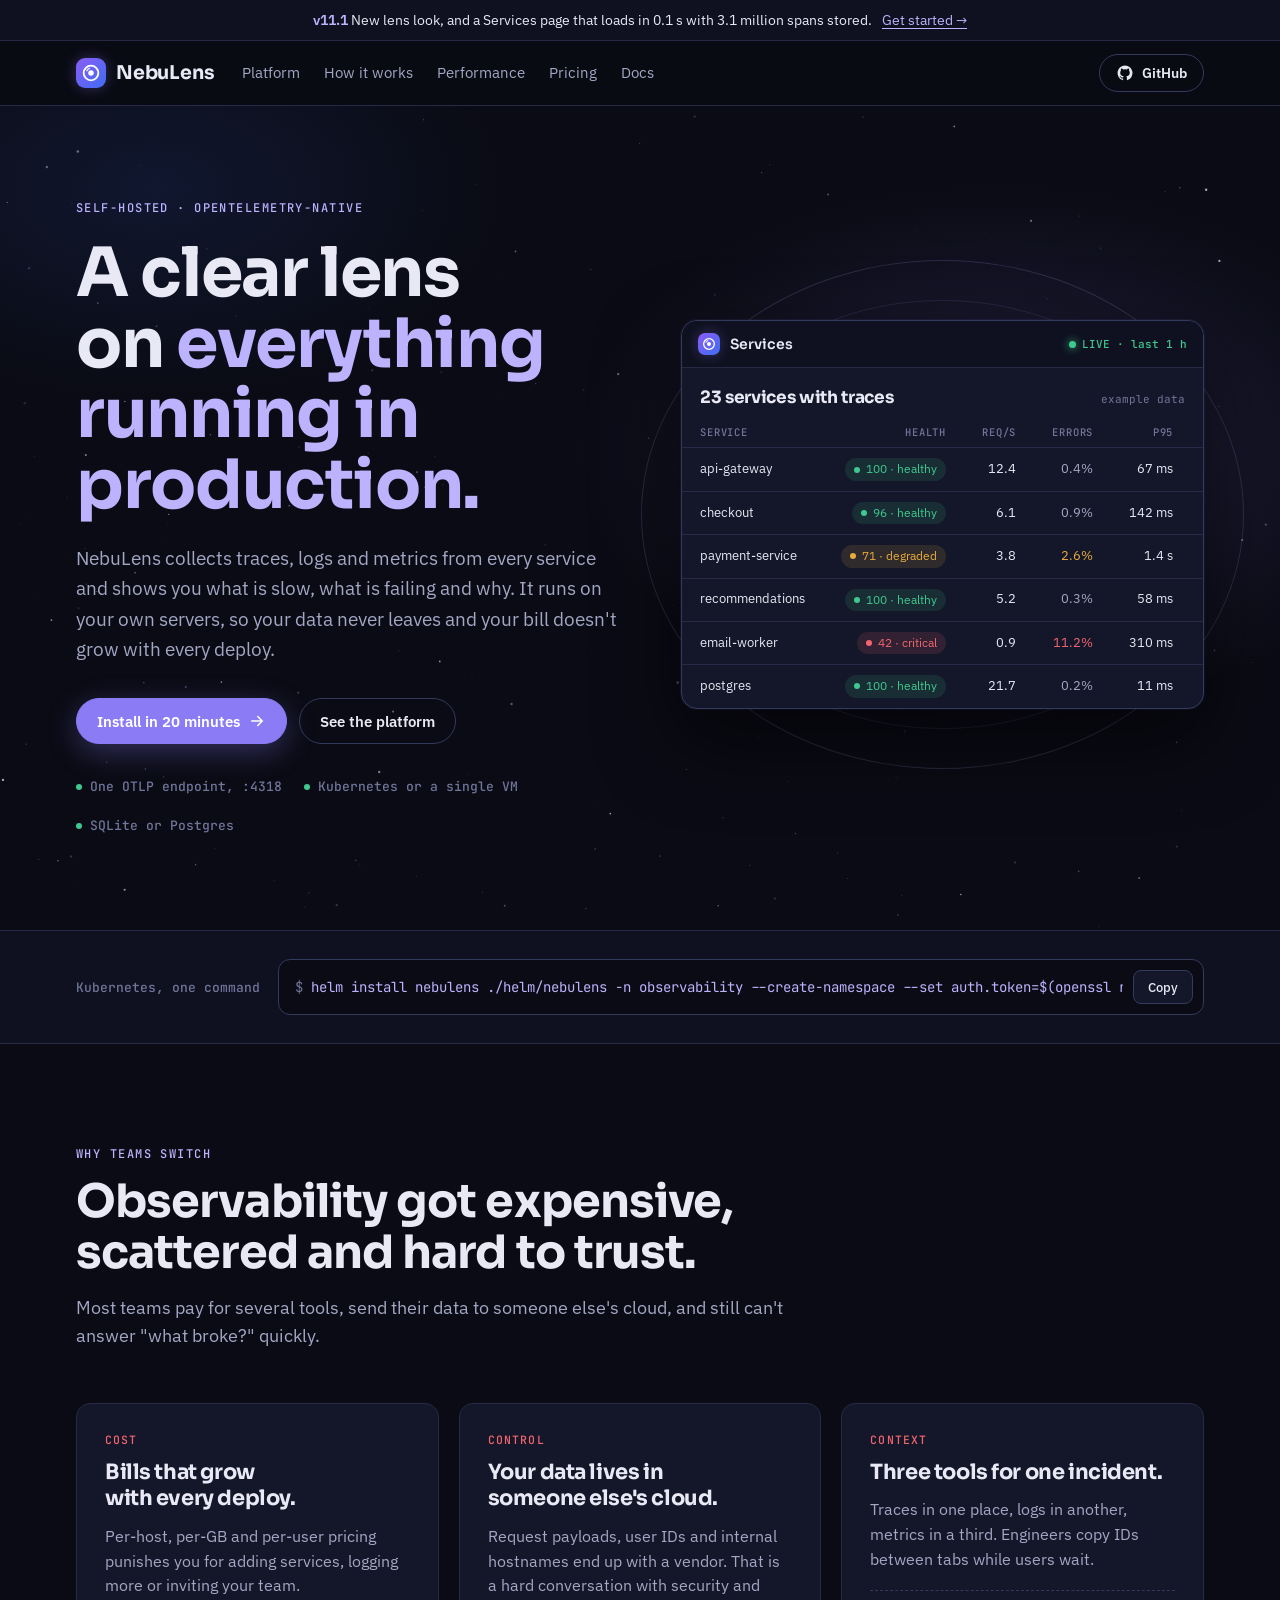
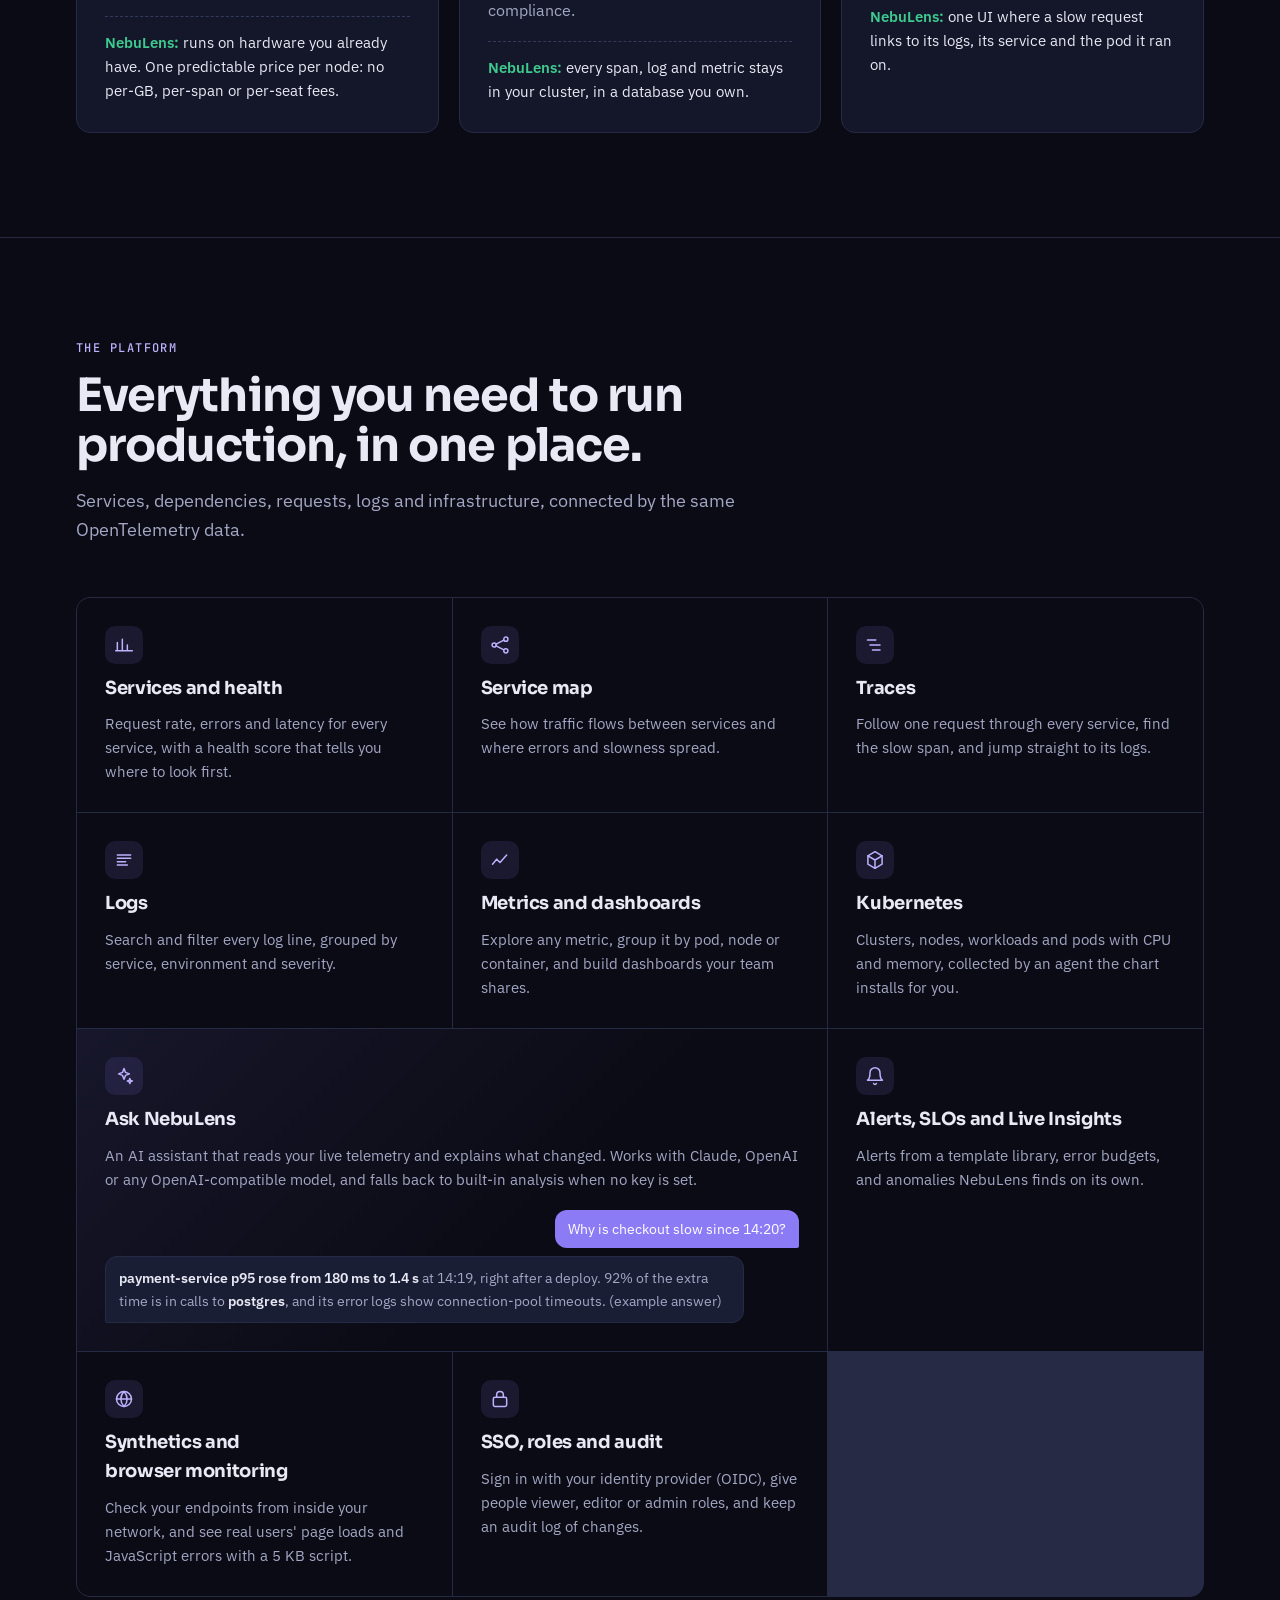
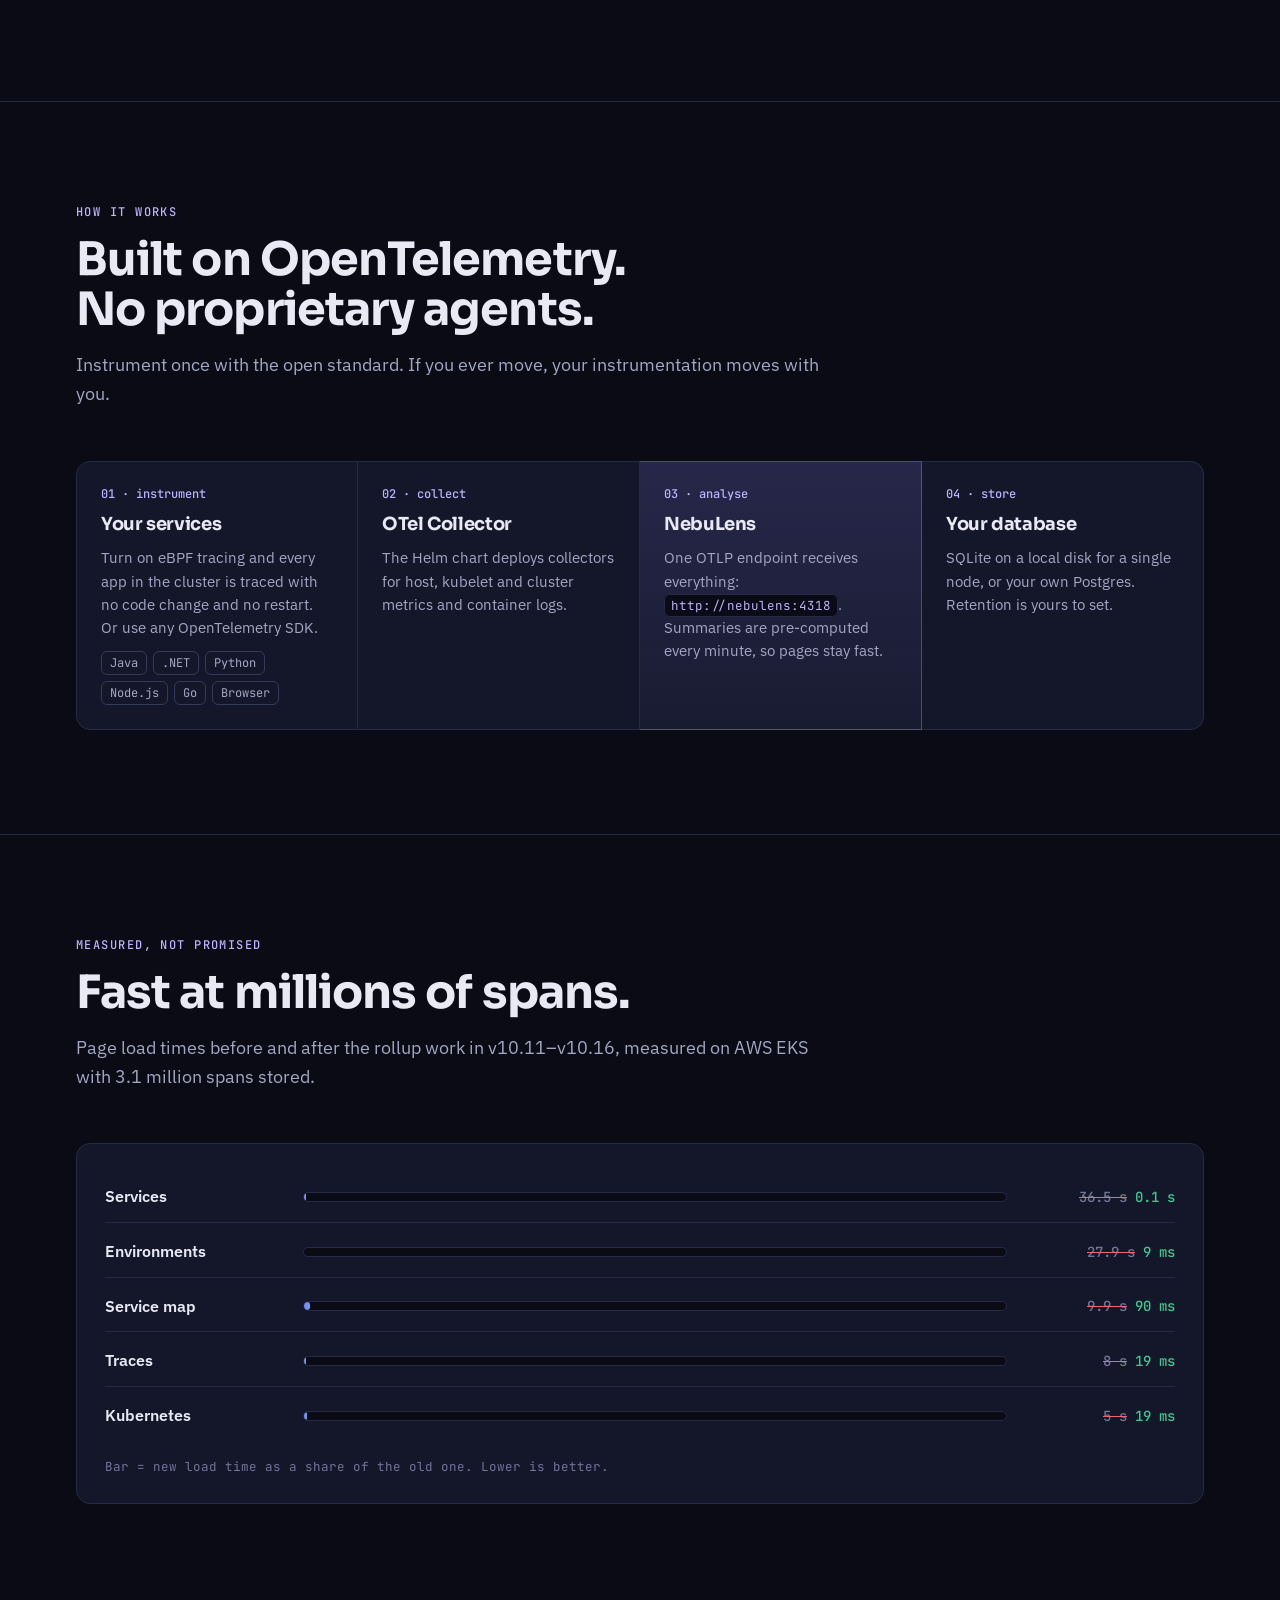
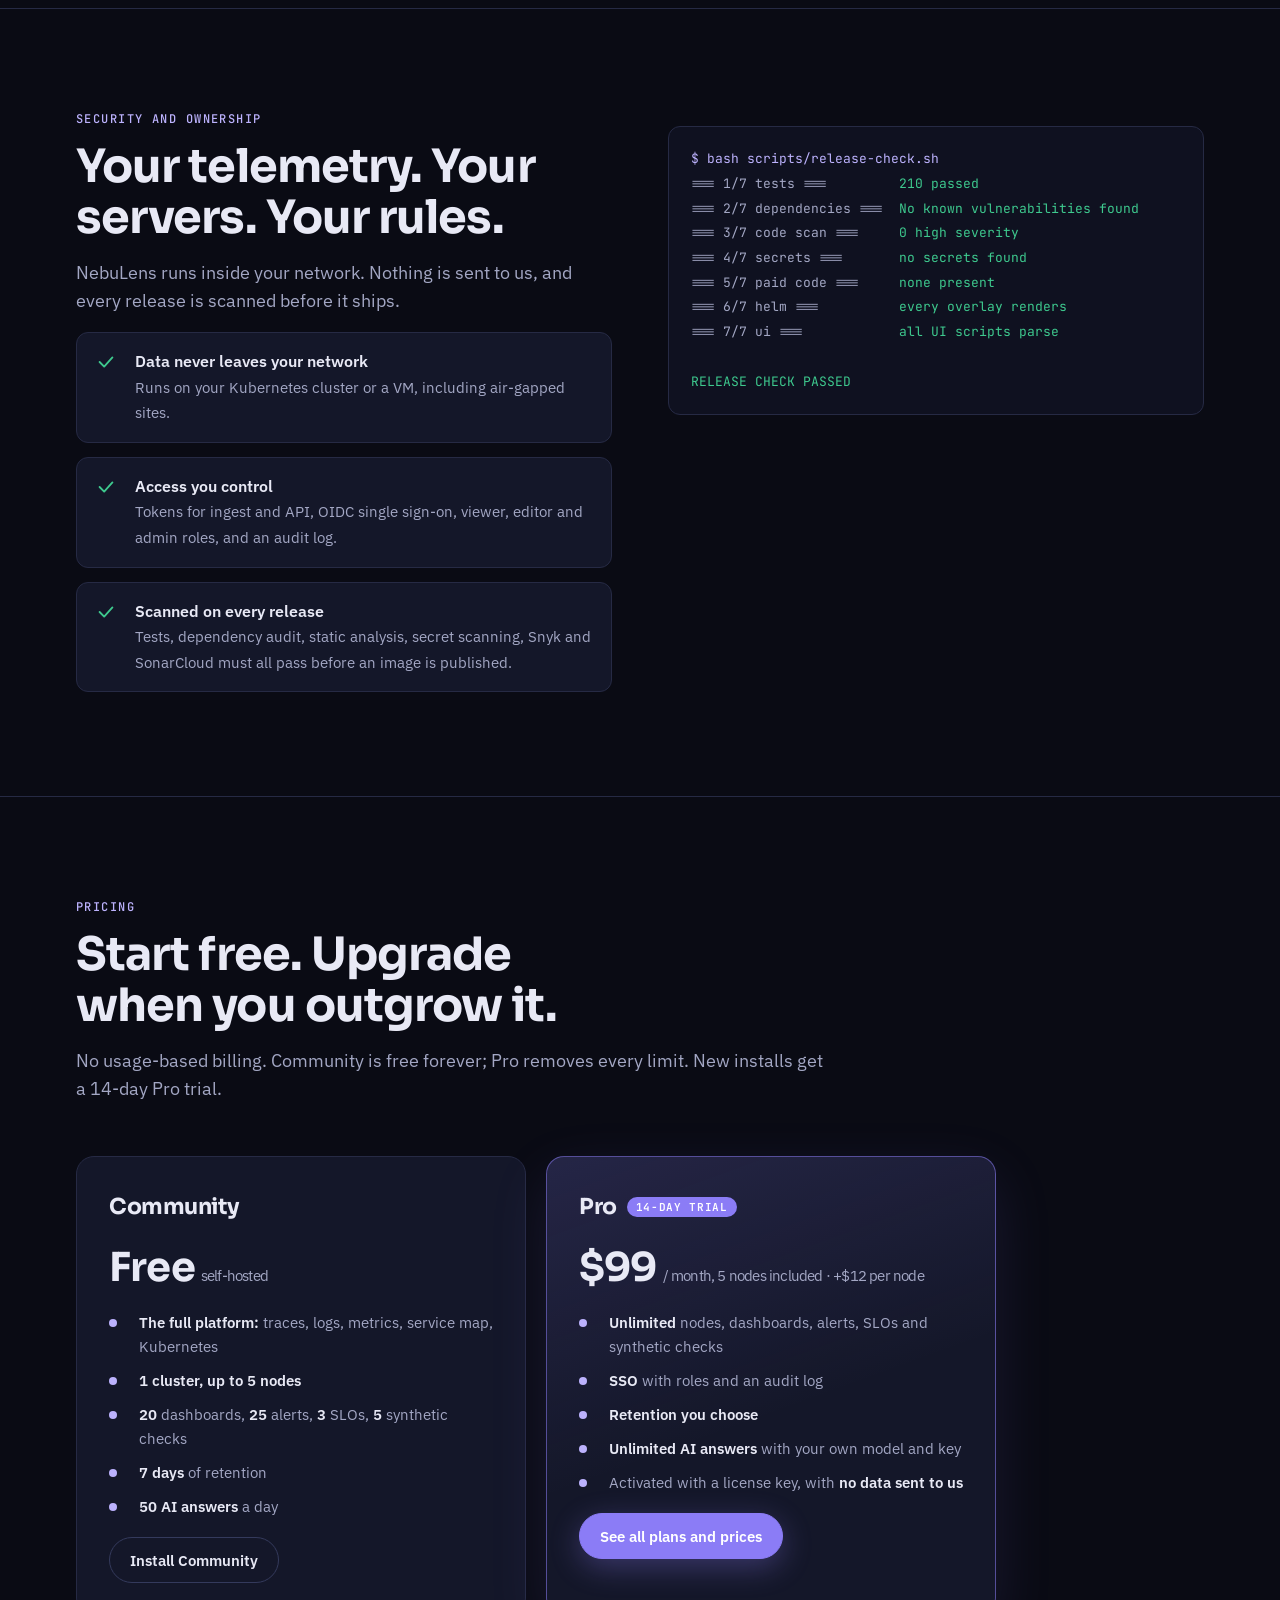
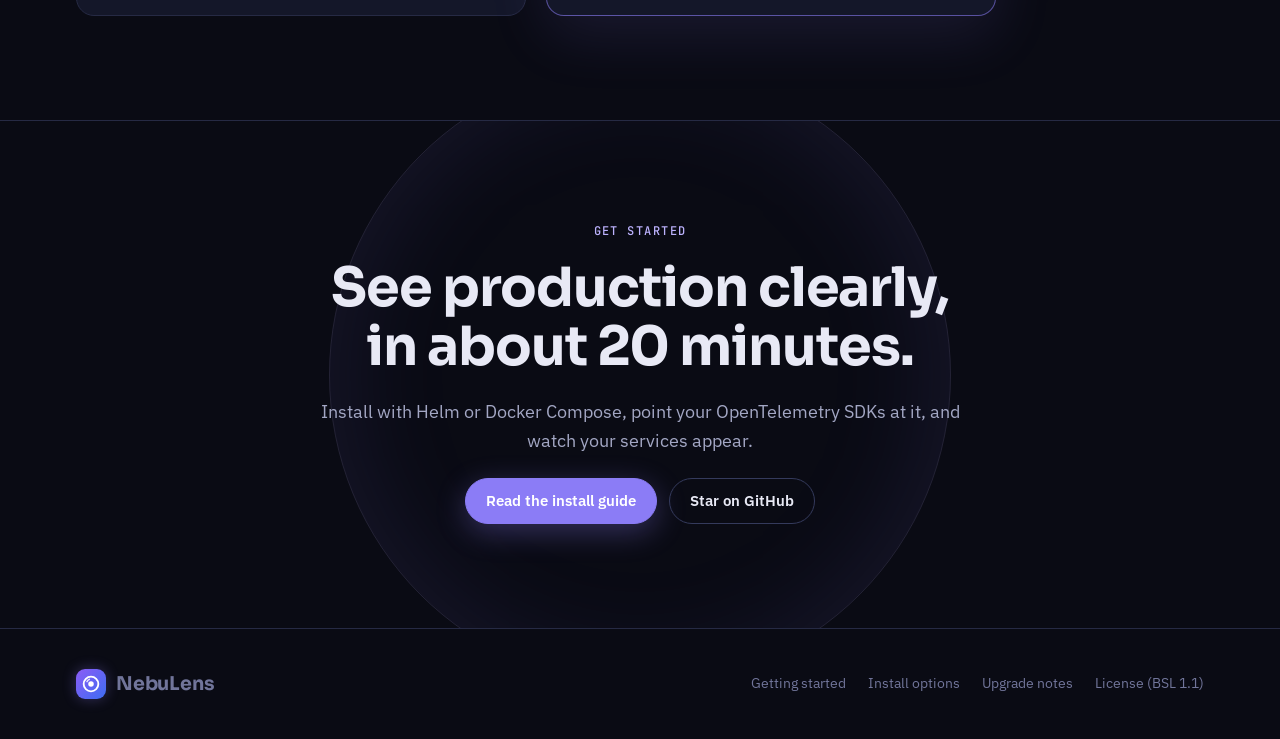
==== commit 61e7278b: "Pricing copy: per-node wording, no fixed SLA promise, a way to request a licence - README and home p" ====
--- a/docs/index.html
+++ b/docs/index.html
@@ -276,7 +276,7 @@
         <span class="tag">Cost</span>
         <h3>Bills that grow with every deploy.</h3>
         <p>Per-host, per-GB and per-user pricing punishes you for adding services, logging more or inviting your team.</p>
-        <p class="fix"><b>NebuLens:</b> runs on hardware you already have. No per-host, per-GB or per-seat fees.</p>
+        <p class="fix"><b>NebuLens:</b> runs on hardware you already have. One predictable price per node: no per-GB, per-span or per-seat fees.</p>
       </article>
       <article class="problem">
         <span class="tag">Control</span>
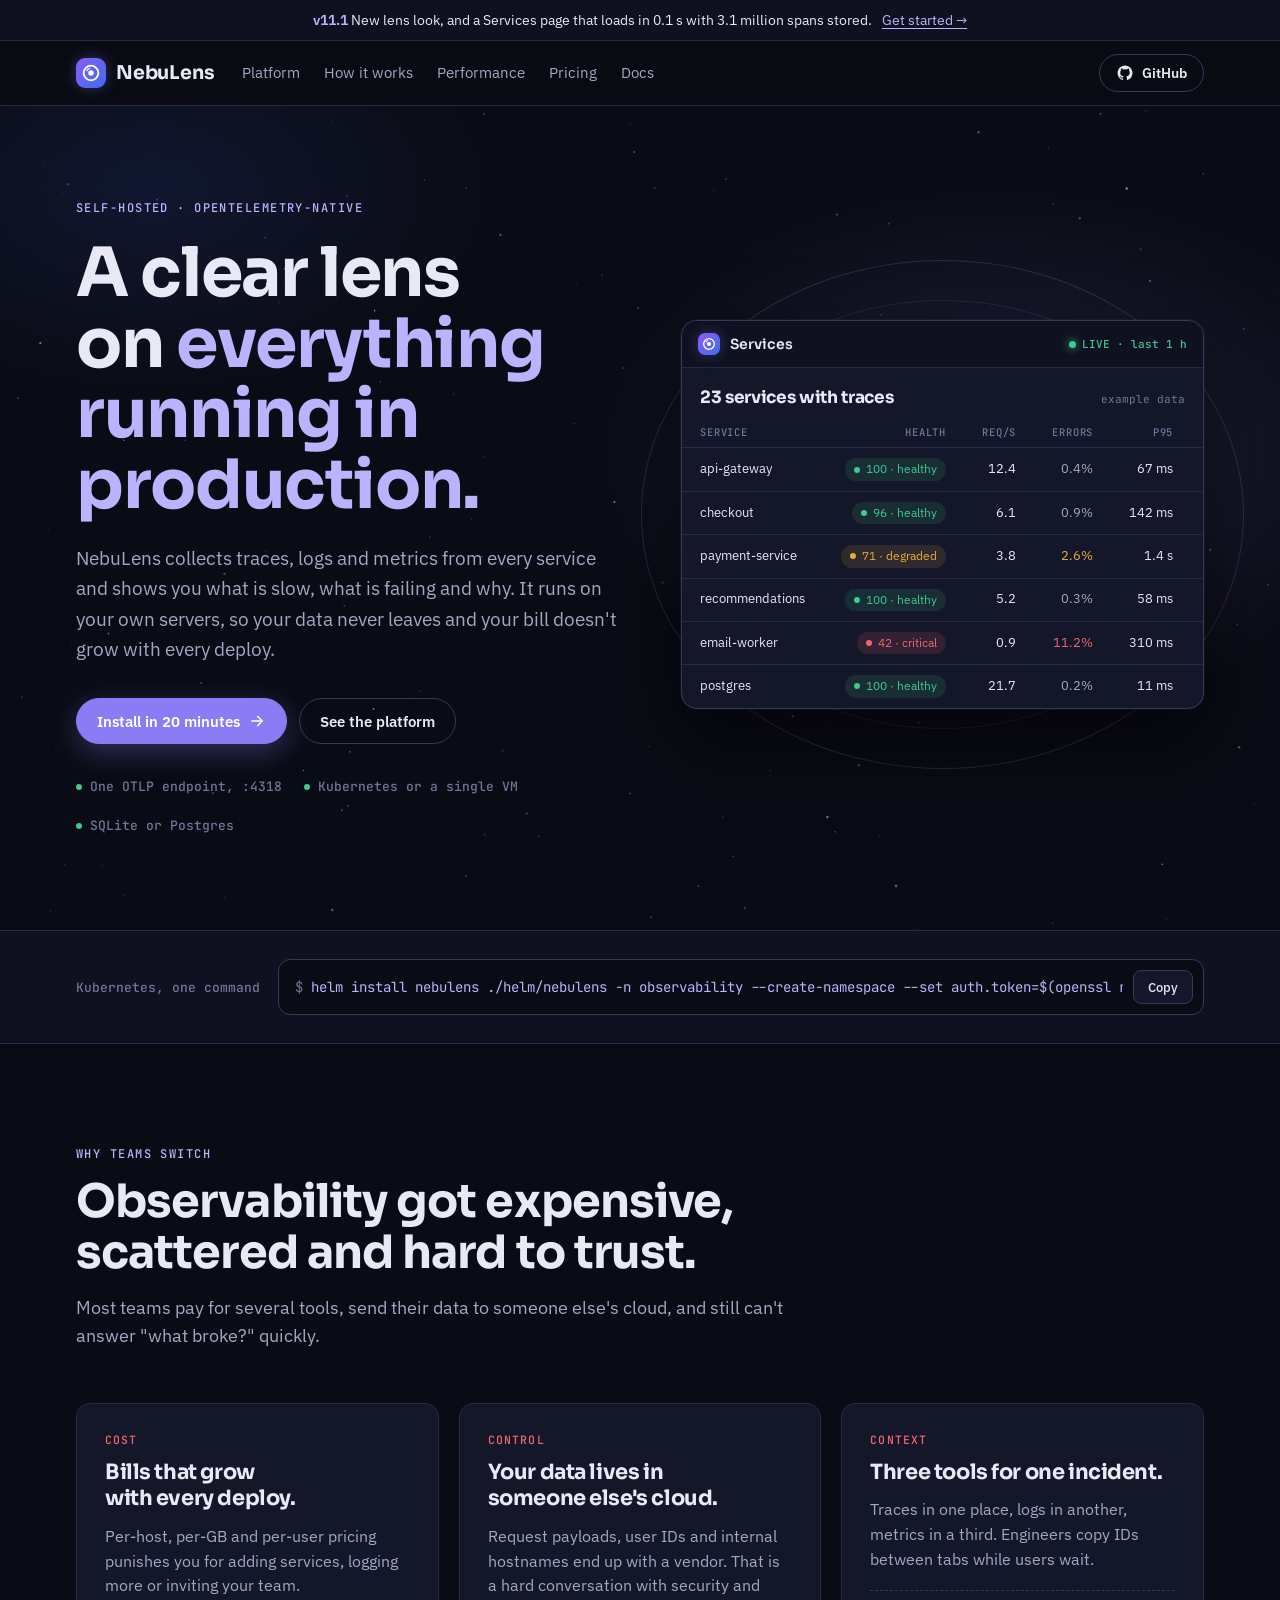
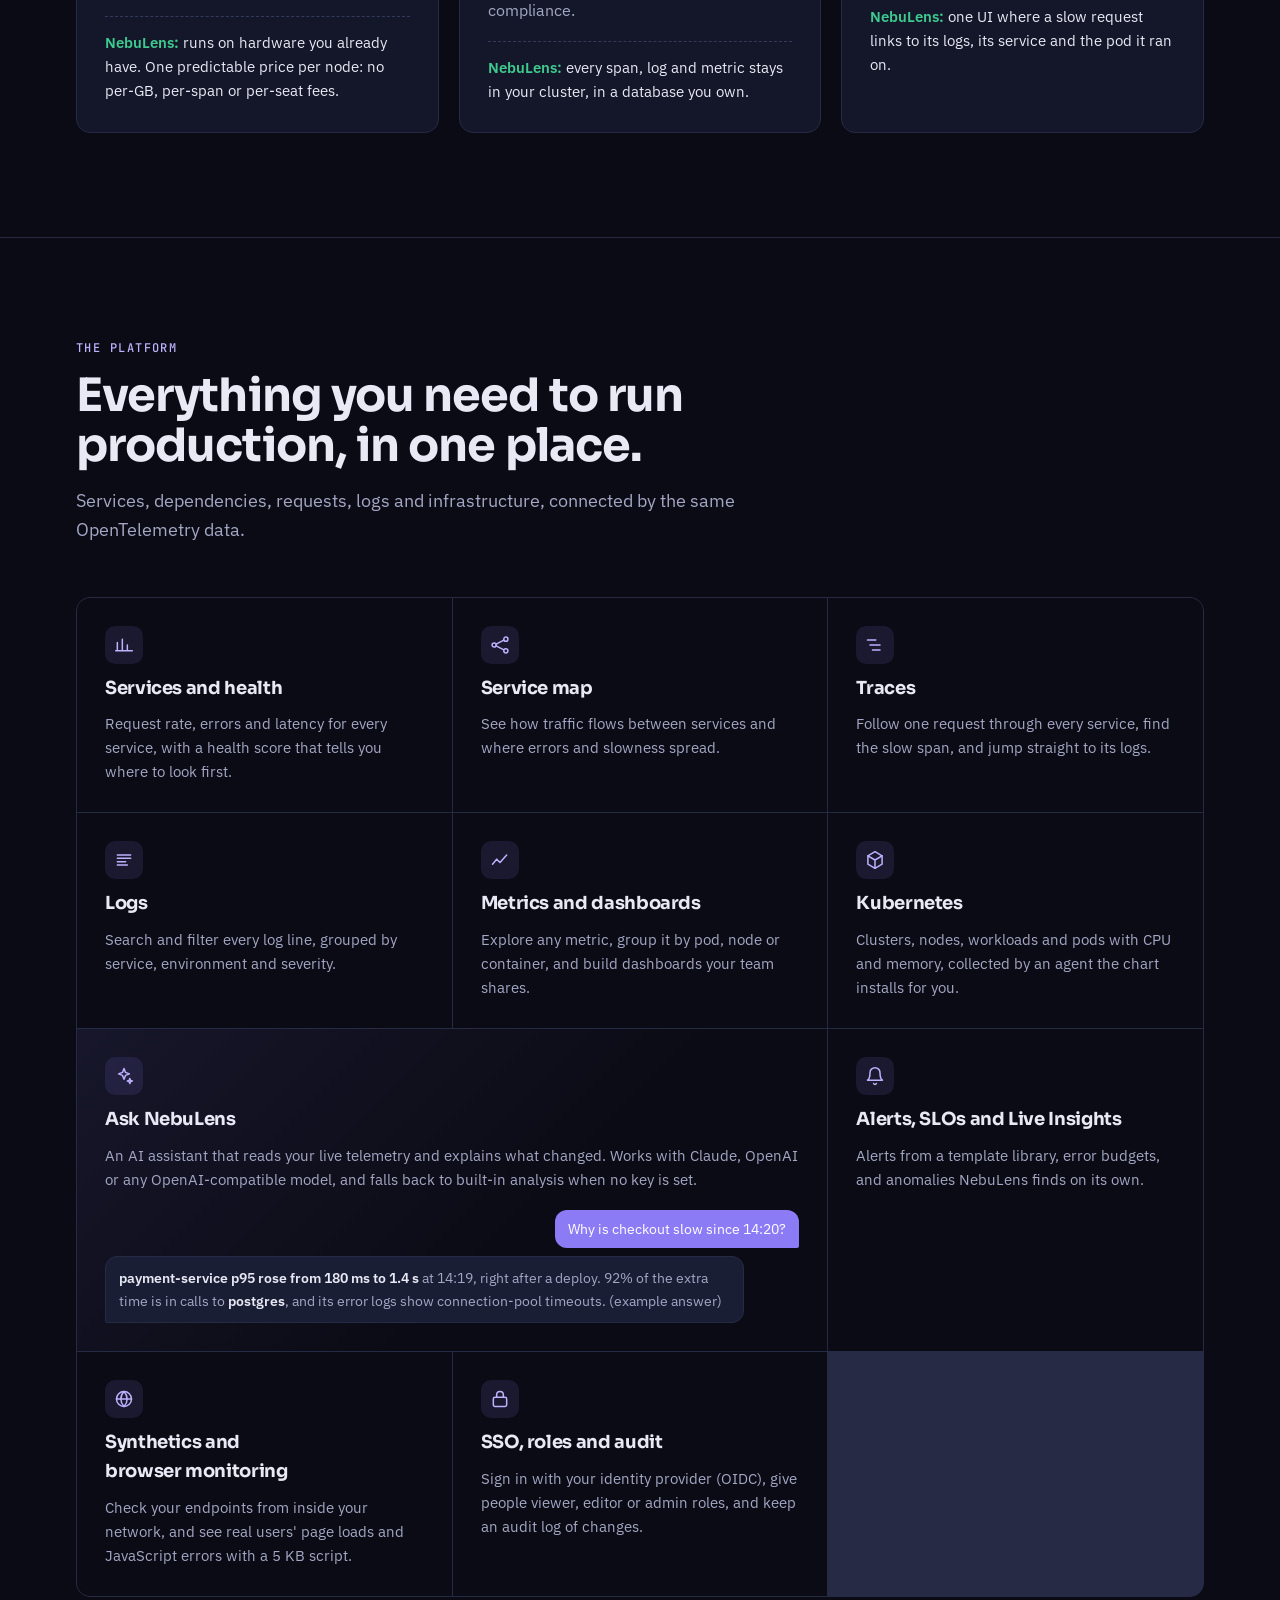
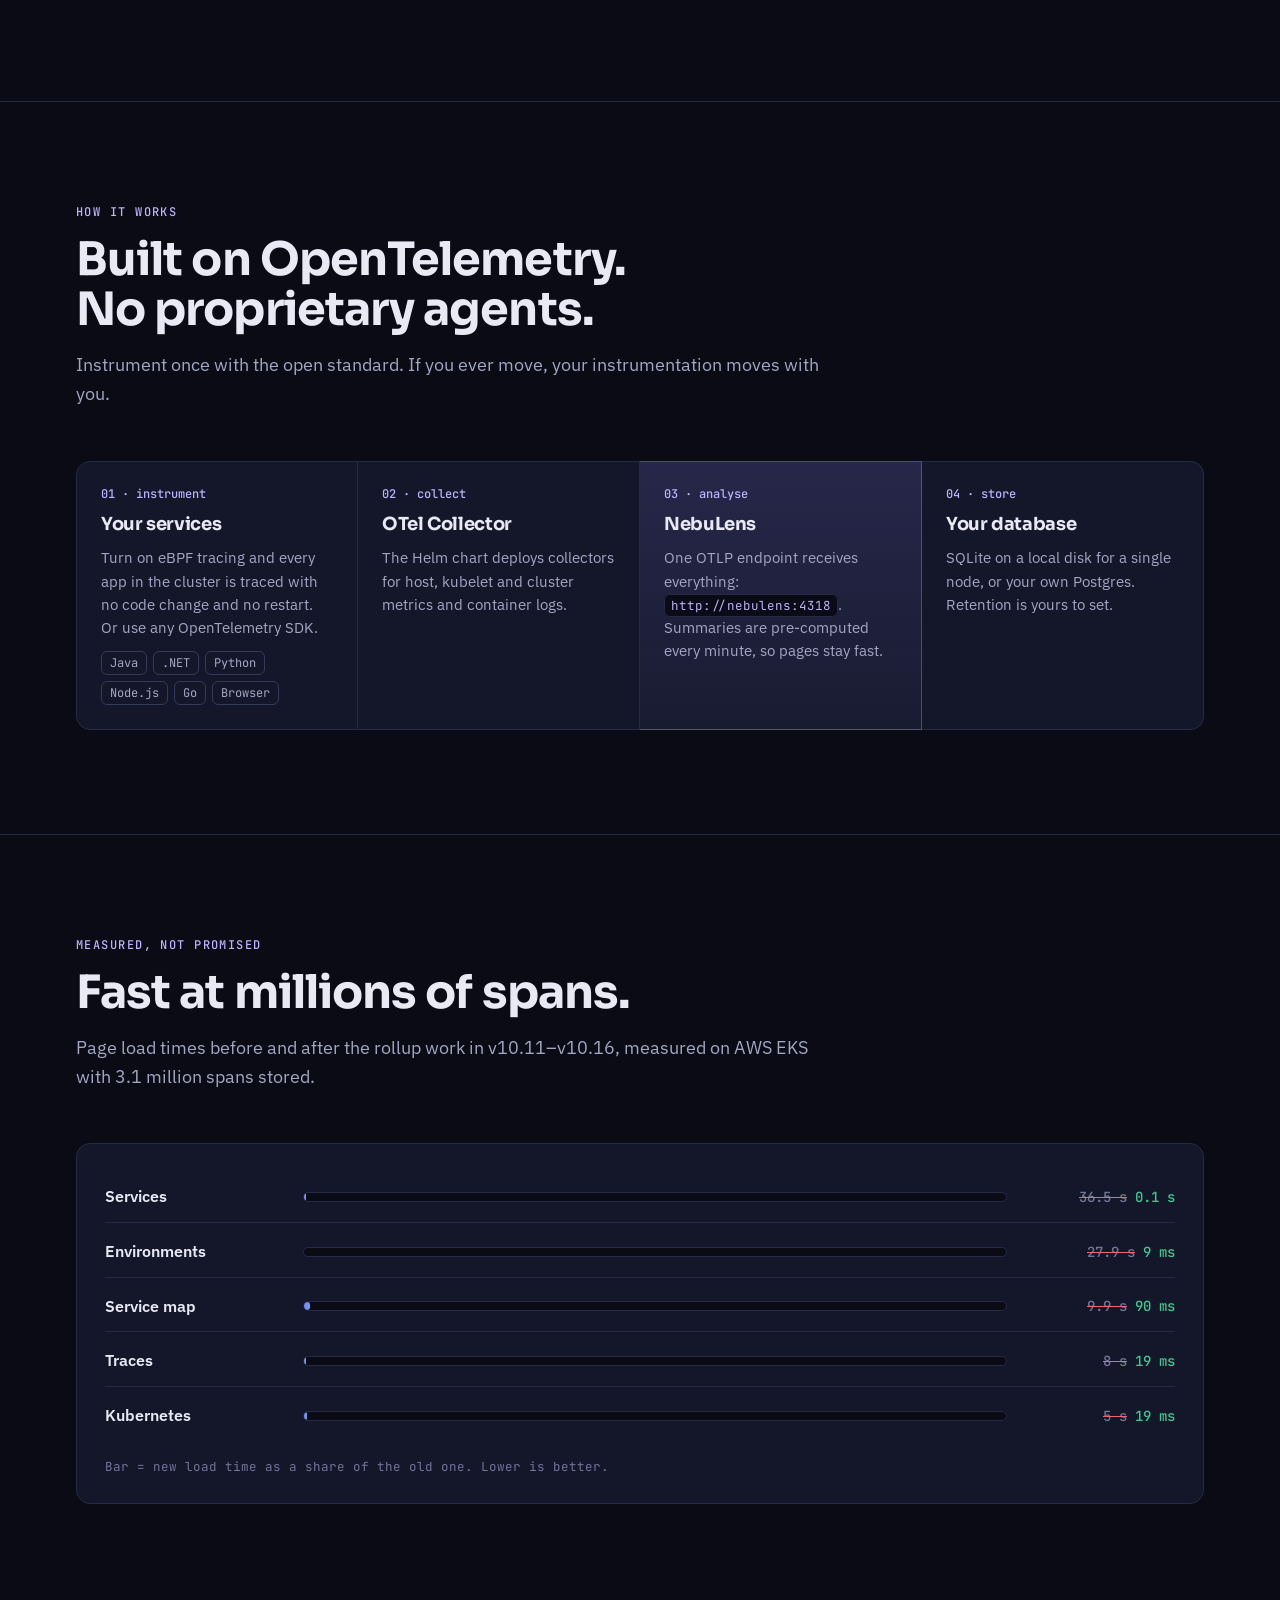
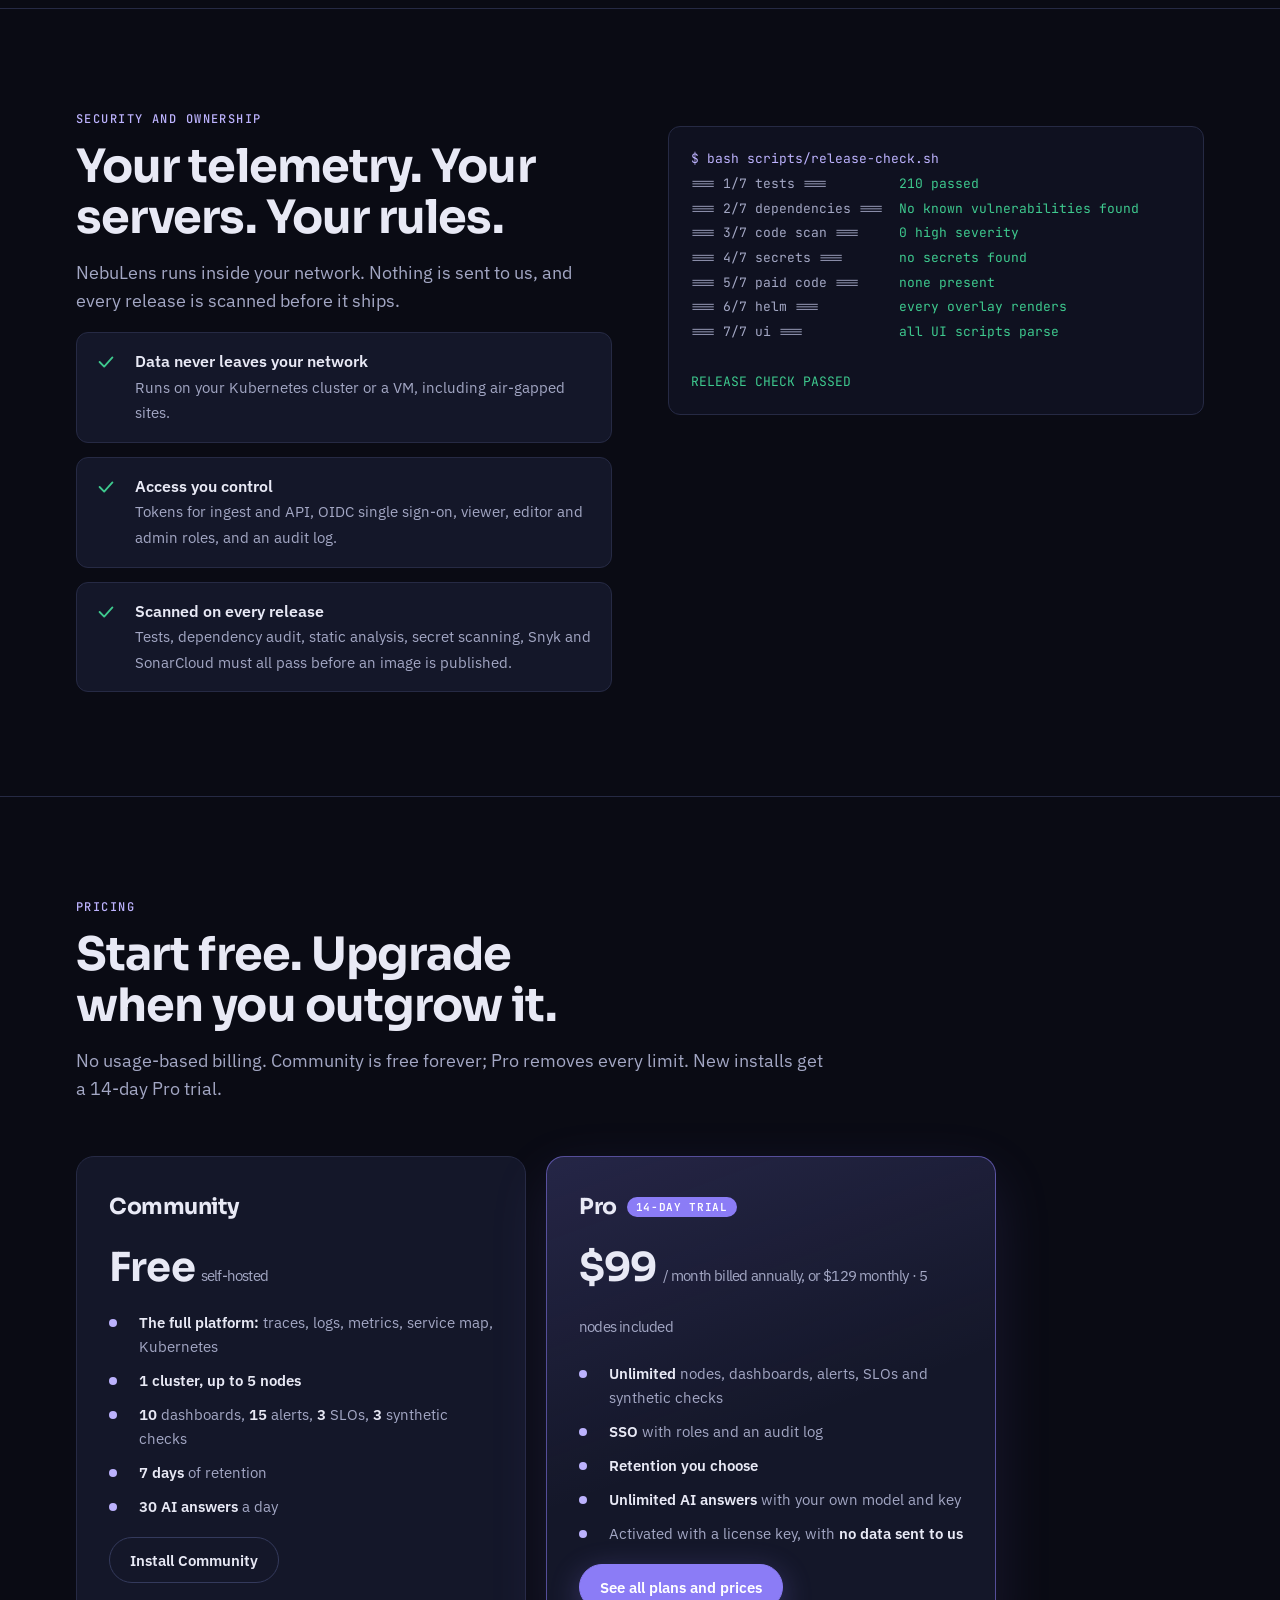
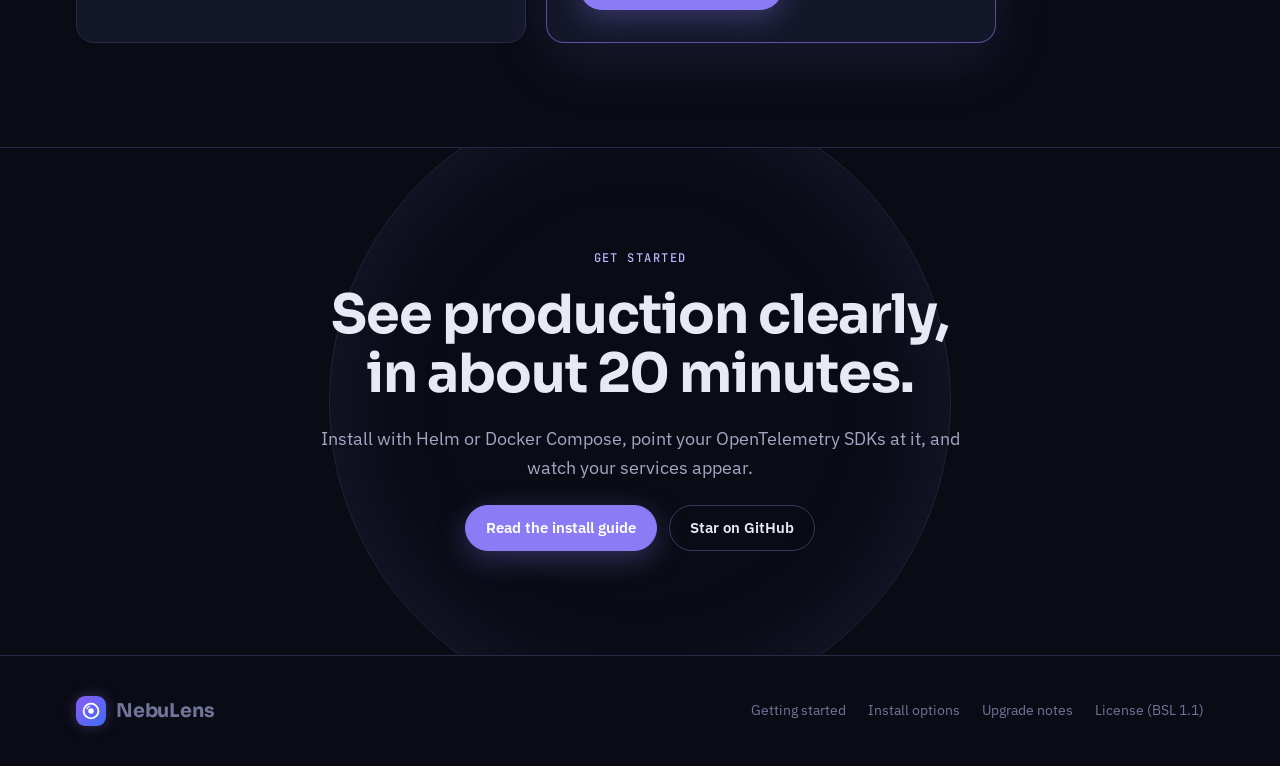
==== commit af13c37f: "Pro billed monthly ($129, +$15/node); Community limits 10 dashboards, 15 alerts, 3 SLOs, 3 synthetic" ====
--- a/docs/index.html
+++ b/docs/index.html
@@ -397,15 +397,15 @@
         <ul>
           <li><span><b>The full platform:</b> traces, logs, metrics, service map, Kubernetes</span></li>
           <li><span><b>1 cluster, up to 5 nodes</b></span></li>
-          <li><span><b>20</b> dashboards, <b>25</b> alerts, <b>3</b> SLOs, <b>5</b> synthetic checks</span></li>
+          <li><span><b>10</b> dashboards, <b>15</b> alerts, <b>3</b> SLOs, <b>3</b> synthetic checks</span></li>
           <li><span><b>7 days</b> of retention</span></li>
-          <li><span><b>50 AI answers</b> a day</span></li>
+          <li><span><b>30 AI answers</b> a day</span></li>
         </ul>
         <a class="btn" href="https://github.com/syedammarsuhail/nebulens/blob/main/GETTING-STARTED.md">Install Community</a>
       </div>
       <div class="plan pro">
         <h3>Pro <span class="badge">14-DAY TRIAL</span></h3>
-        <div class="price">$99<small>/ month, 5 nodes included · +$12 per node</small></div>
+        <div class="price">$99<small>/ month billed annually, or $129 monthly · 5 nodes included</small></div>
         <ul>
           <li><span><b>Unlimited</b> nodes, dashboards, alerts, SLOs and synthetic checks</span></li>
           <li><span><b>SSO</b> with roles and an audit log</span></li>
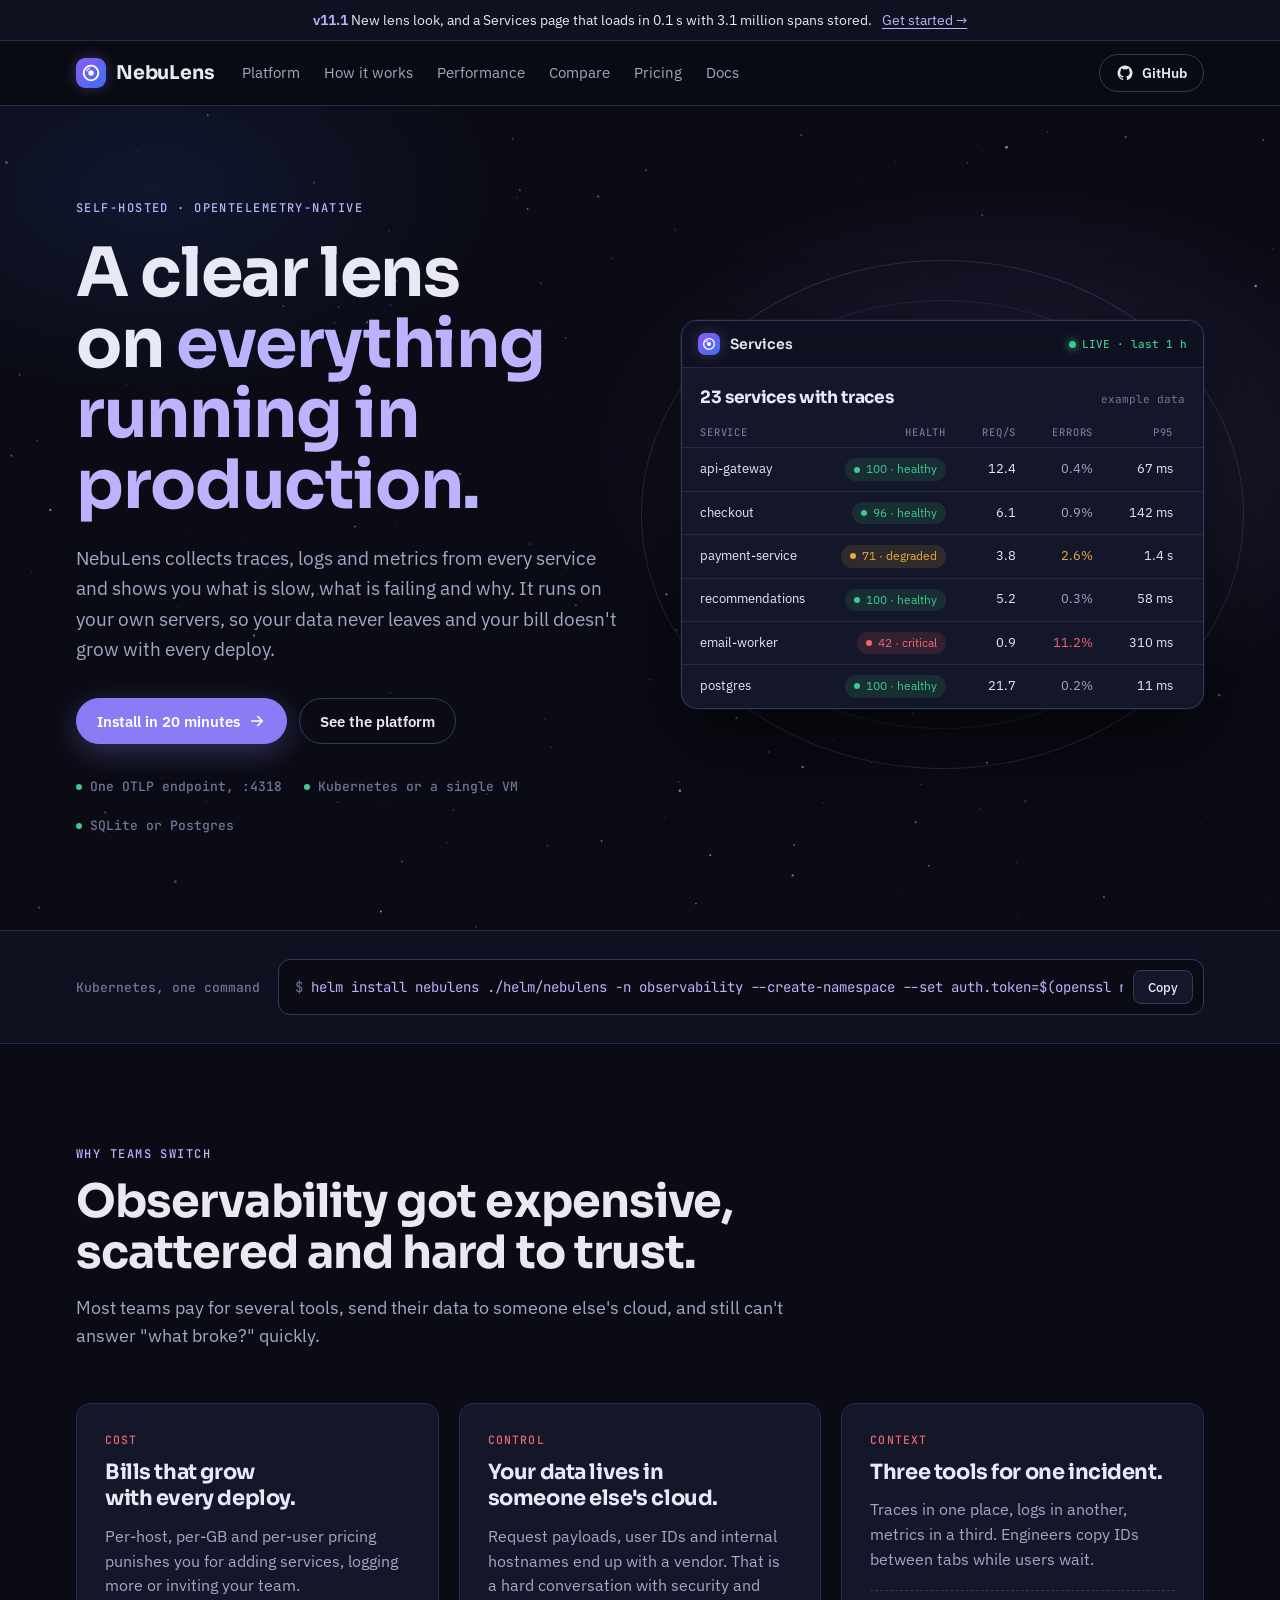
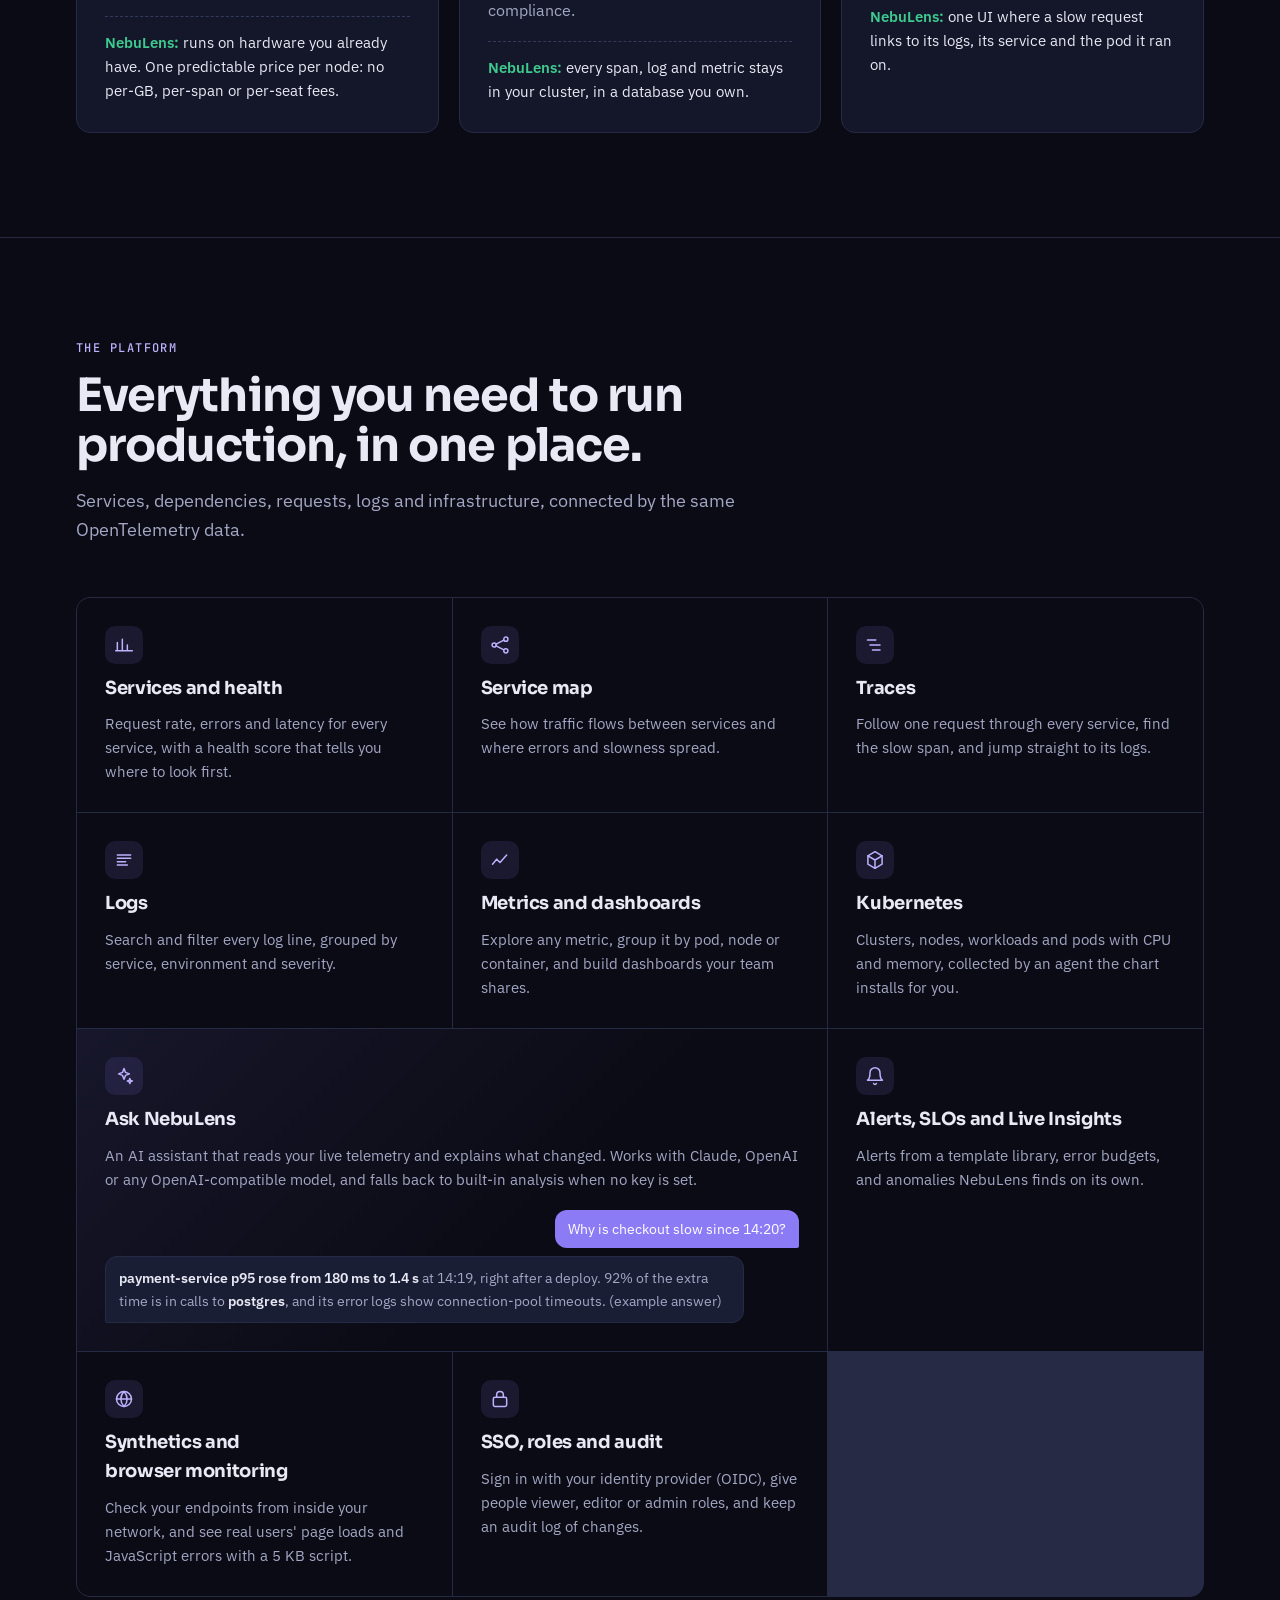
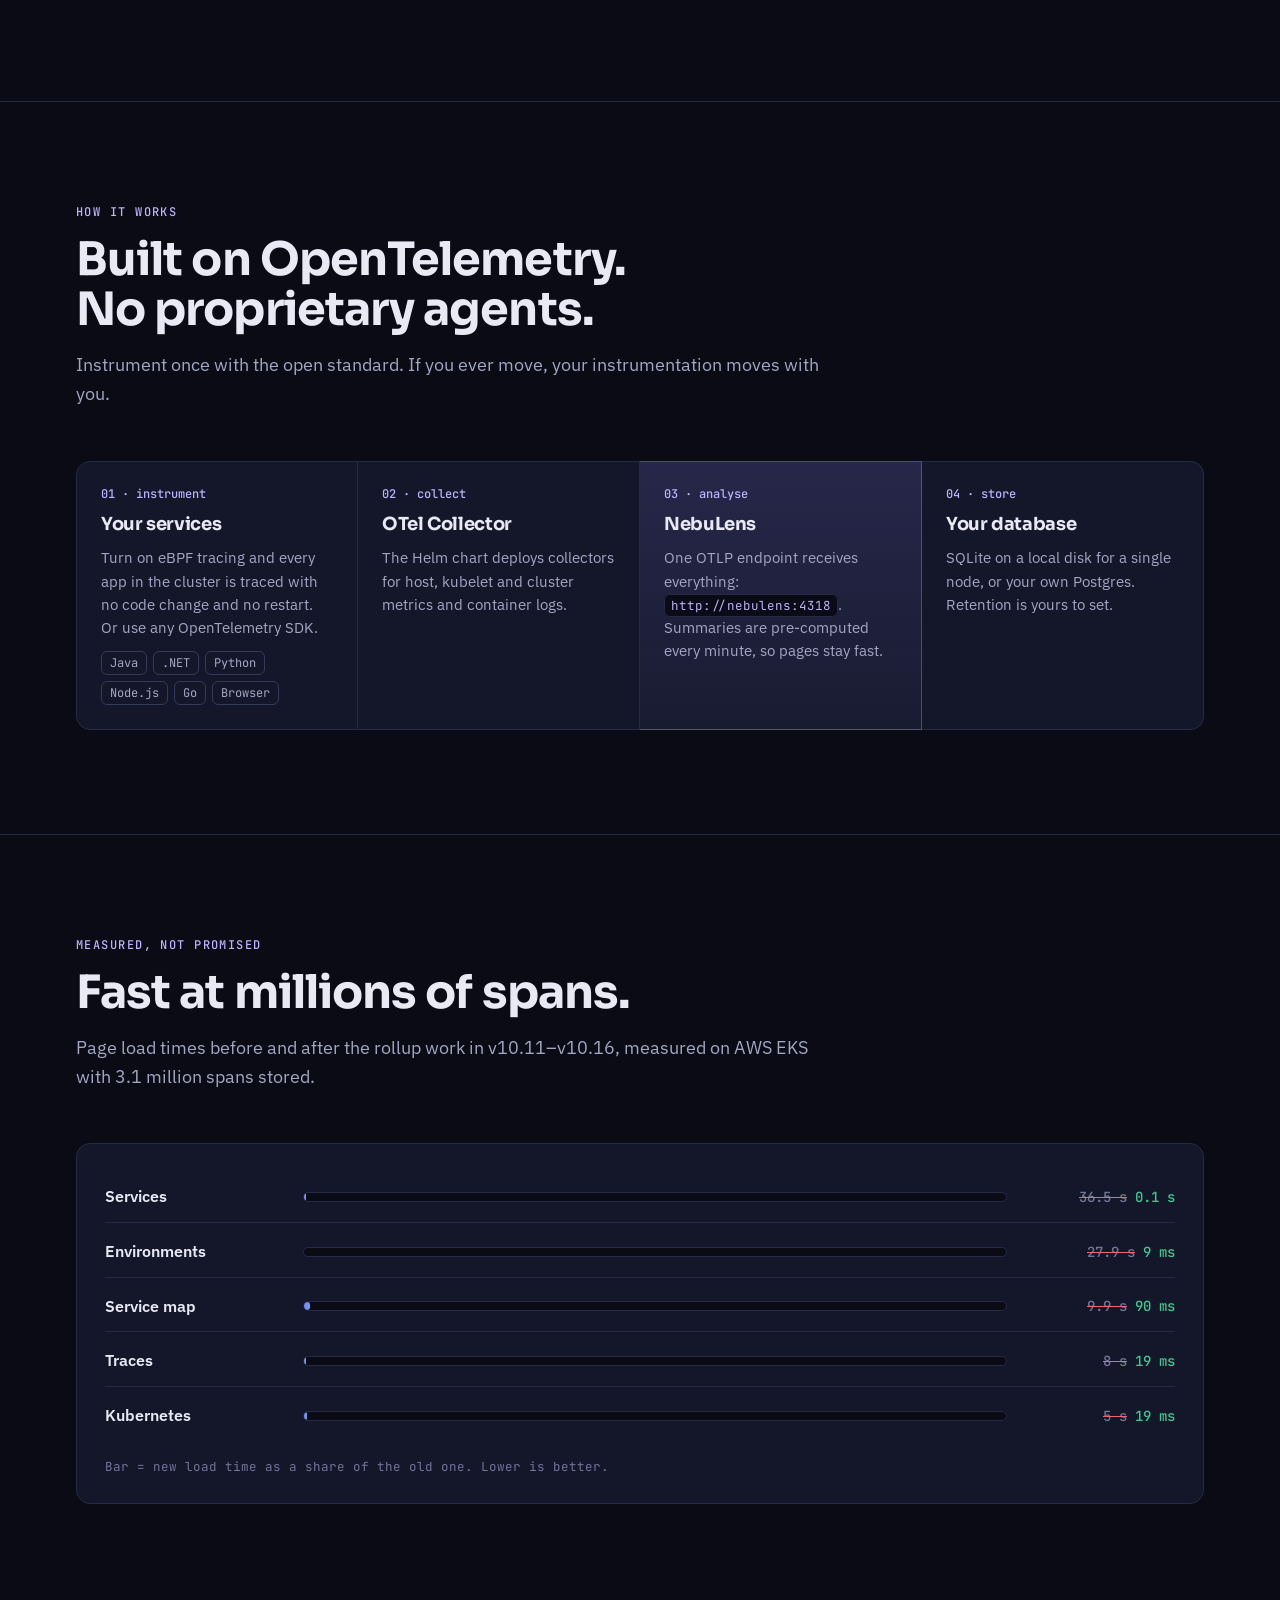
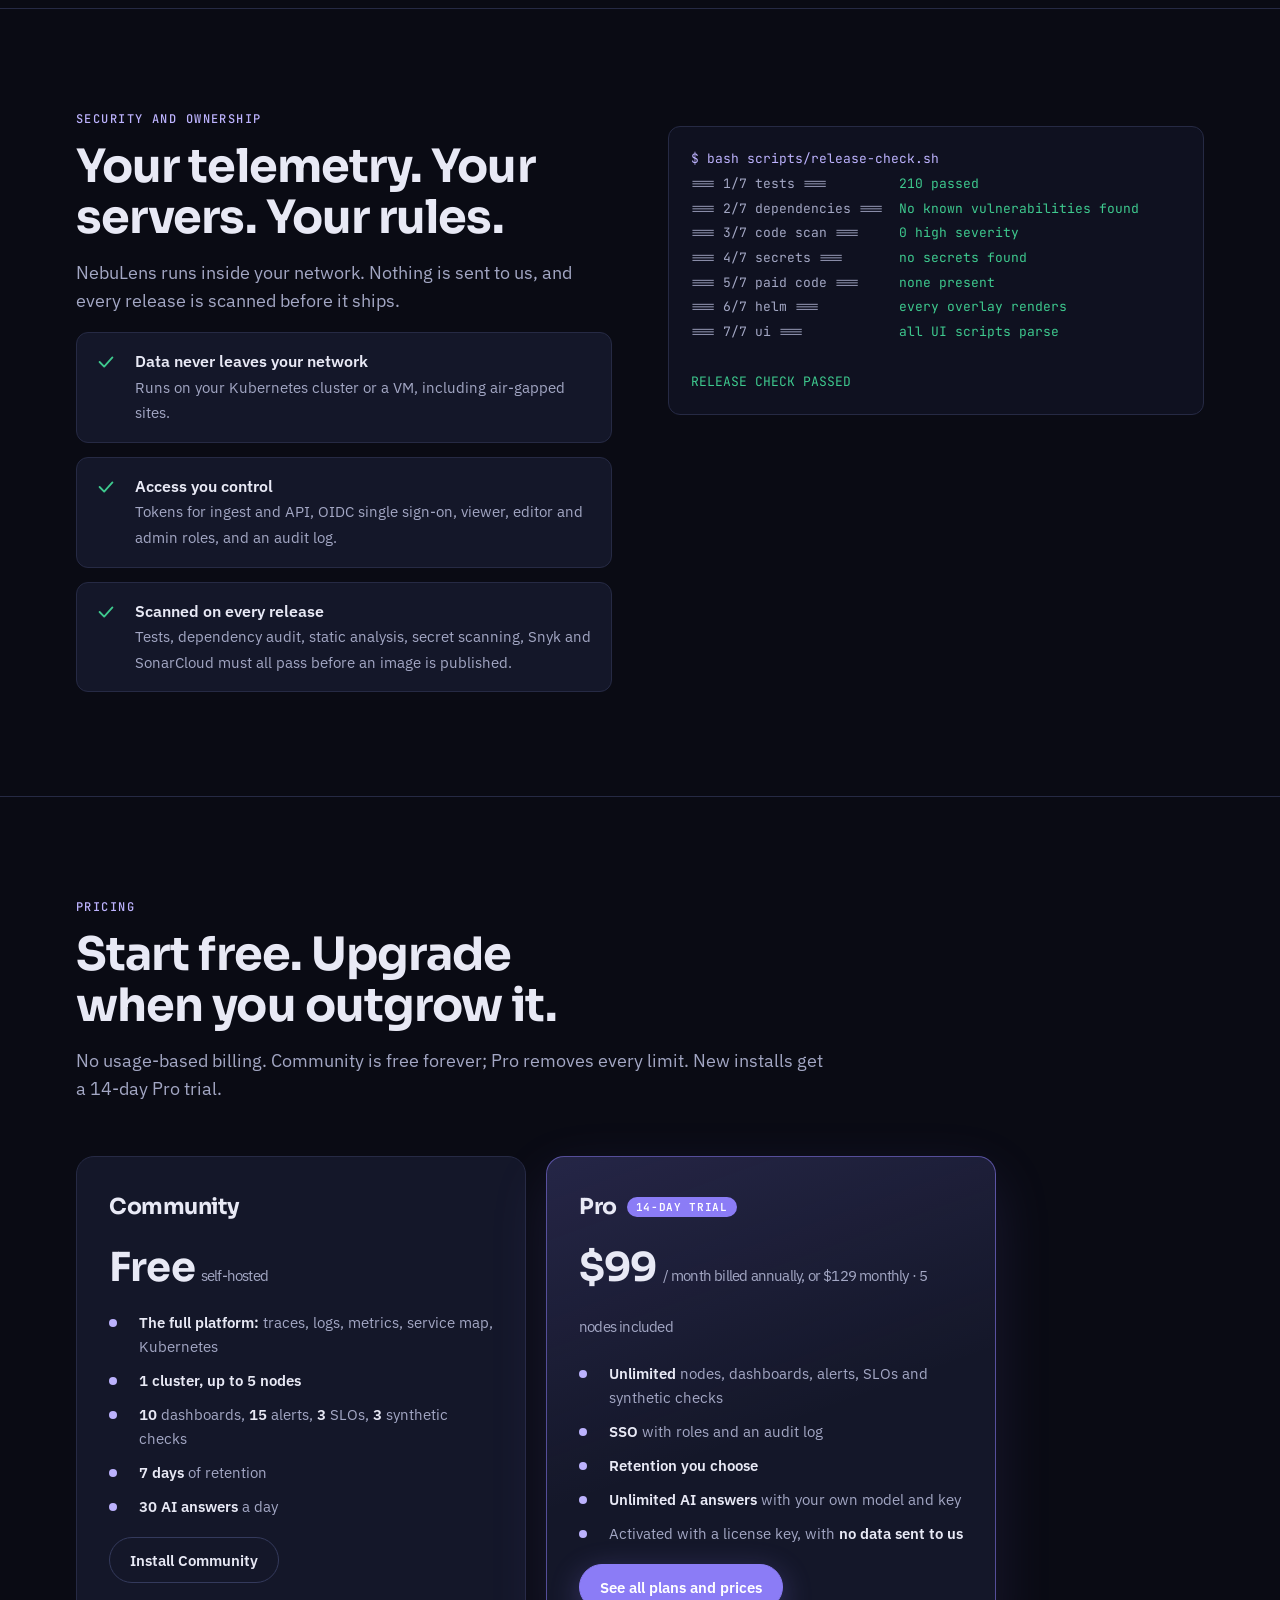
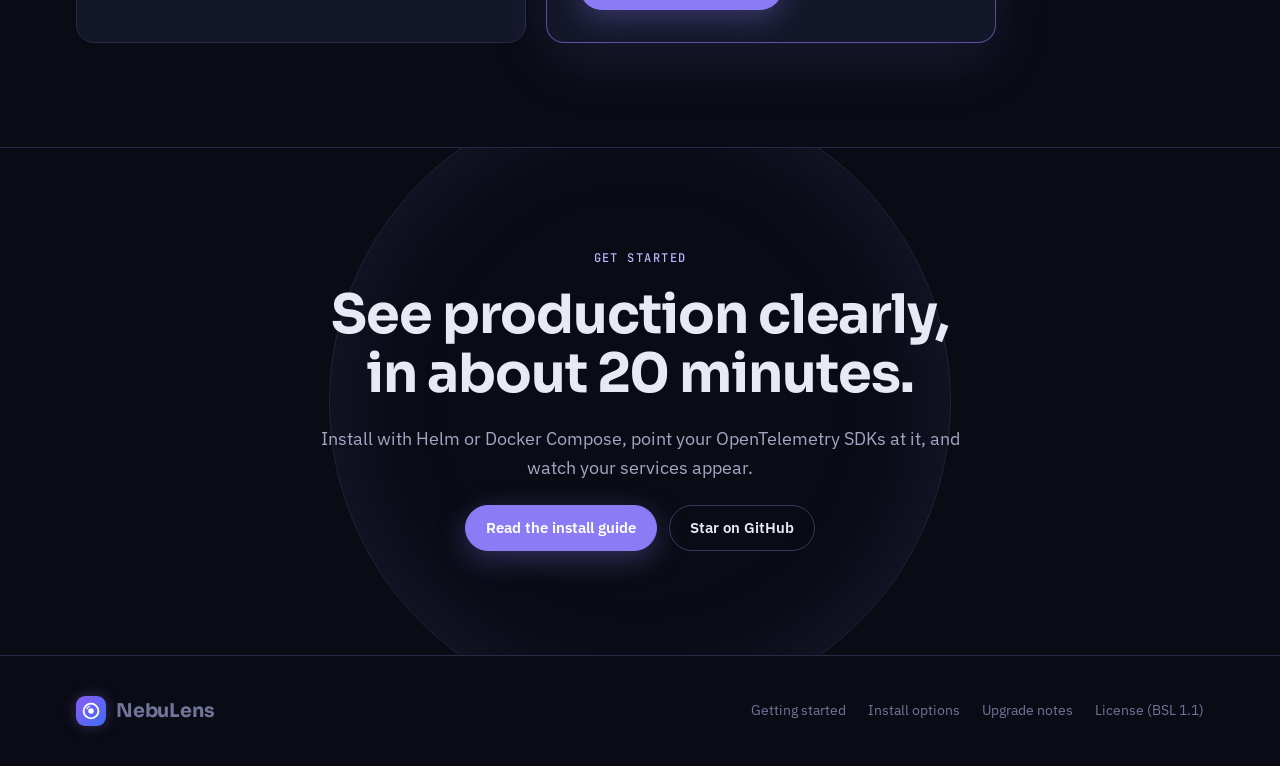
==== commit a3173ca5: "Website: compare page (NebuLens vs SigNoz, ClickStack, Grafana LGTM) Architecture and starting price" ====
--- a/docs/index.html
+++ b/docs/index.html
@@ -218,7 +218,7 @@
     <a class="brand" href="#top" aria-label="NebuLens home">
       <span class="mark" aria-hidden="true"><svg viewBox="0 0 24 24"><circle cx="12" cy="12" r="8"/><circle class="core" cx="12" cy="12" r="3"/><path class="glint" d="M7.6 9.4a5 5 0 0 1 2.6-2.5"/></svg></span>NebuLens
     </a>
-    <div class="links"><a href="#platform">Platform</a><a href="#how">How it works</a><a href="#performance">Performance</a><a href="pricing.html">Pricing</a><a href="https://github.com/syedammarsuhail/nebulens/blob/main/GETTING-STARTED.md">Docs</a></div>
+    <div class="links"><a href="#platform">Platform</a><a href="#how">How it works</a><a href="#performance">Performance</a><a href="compare.html">Compare</a><a href="pricing.html">Pricing</a><a href="https://github.com/syedammarsuhail/nebulens/blob/main/GETTING-STARTED.md">Docs</a></div>
     <a class="btn" href="https://github.com/syedammarsuhail/nebulens"><svg viewBox="0 0 24 24" fill="currentColor" aria-hidden="true"><path d="M12 2a10 10 0 0 0-3.16 19.49c.5.09.68-.22.68-.48v-1.7c-2.78.6-3.37-1.34-3.37-1.34-.45-1.16-1.11-1.47-1.11-1.47-.91-.62.07-.6.07-.6 1 .07 1.53 1.03 1.53 1.03.9 1.52 2.34 1.08 2.91.83.09-.65.35-1.08.63-1.33-2.22-.25-4.55-1.11-4.55-4.94 0-1.09.39-1.98 1.03-2.68-.1-.25-.45-1.27.1-2.65 0 0 .84-.27 2.75 1.02a9.5 9.5 0 0 1 5 0c1.91-1.29 2.75-1.02 2.75-1.02.55 1.38.2 2.4.1 2.65.64.7 1.03 1.59 1.03 2.68 0 3.84-2.34 4.69-4.57 4.93.36.31.68.92.68 1.85v2.74c0 .27.18.58.69.48A10 10 0 0 0 12 2z"/></svg>GitHub</a>
   </div>
 </nav>
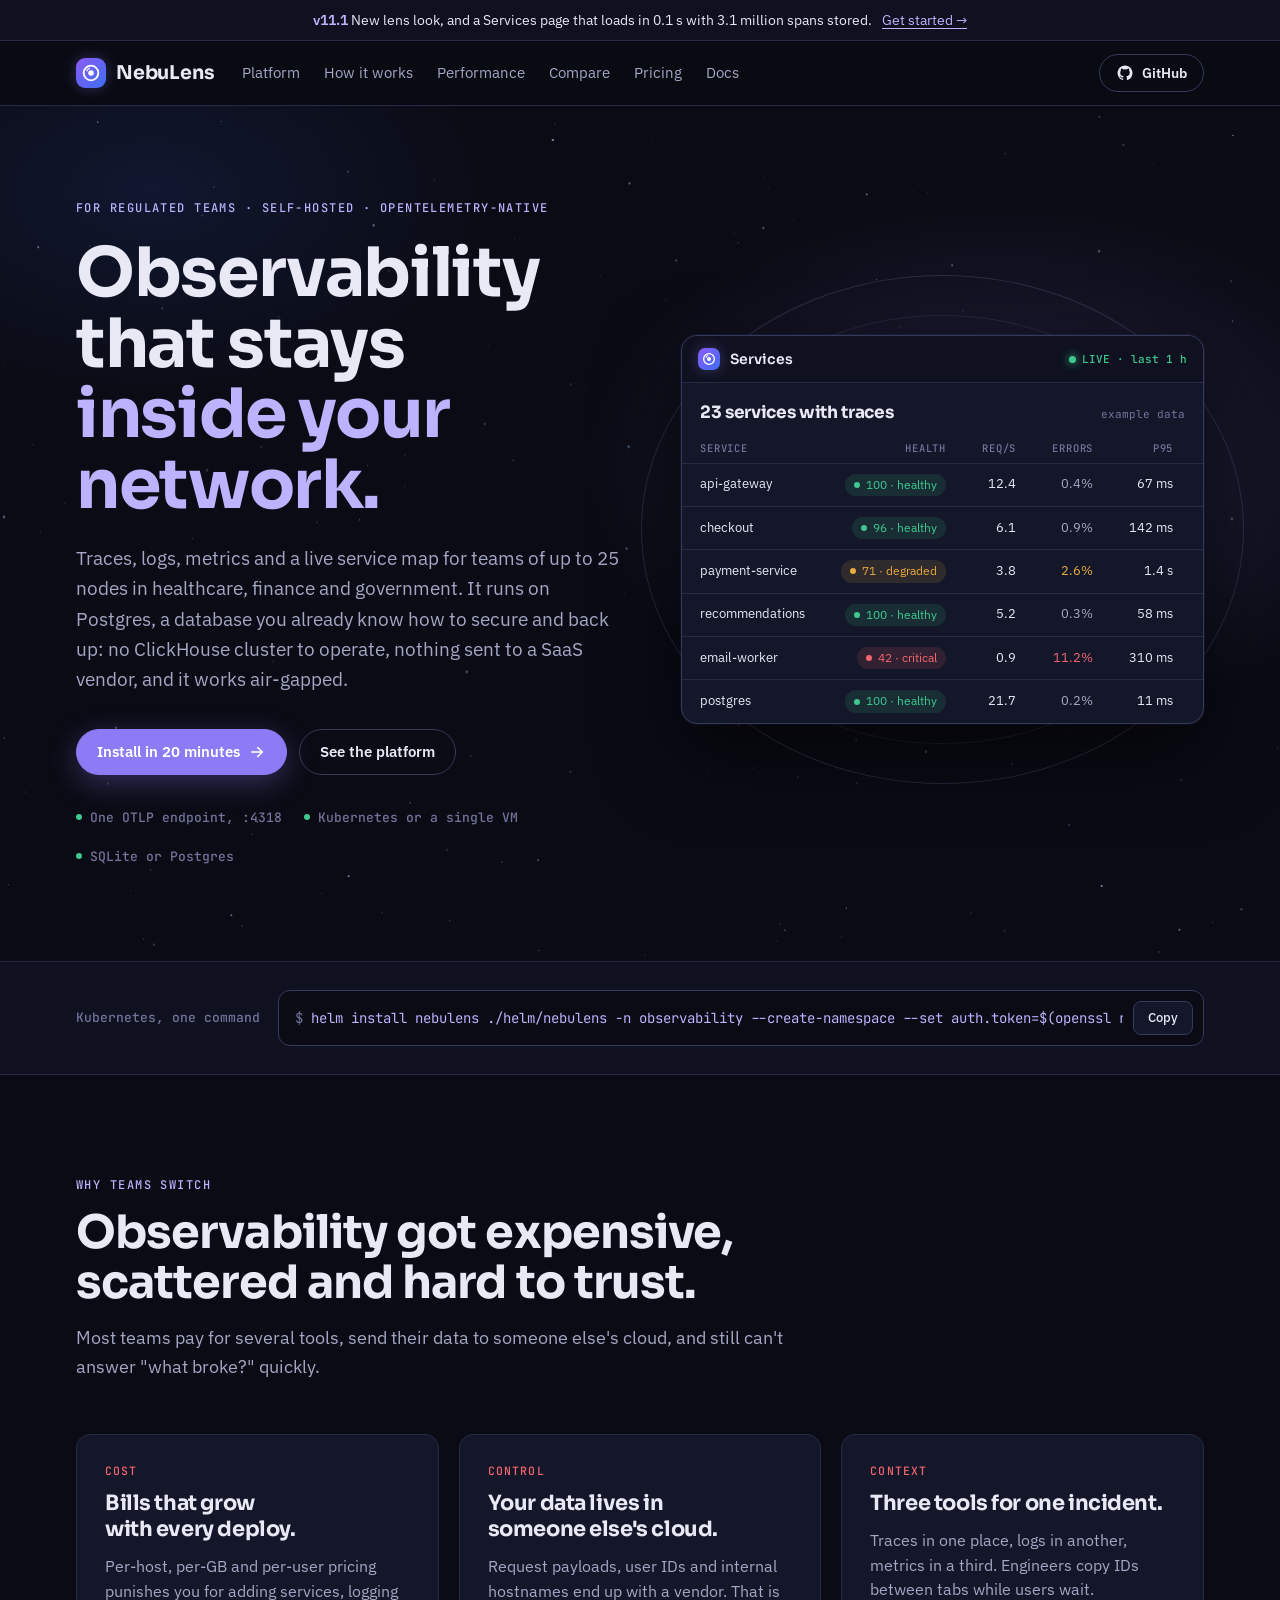
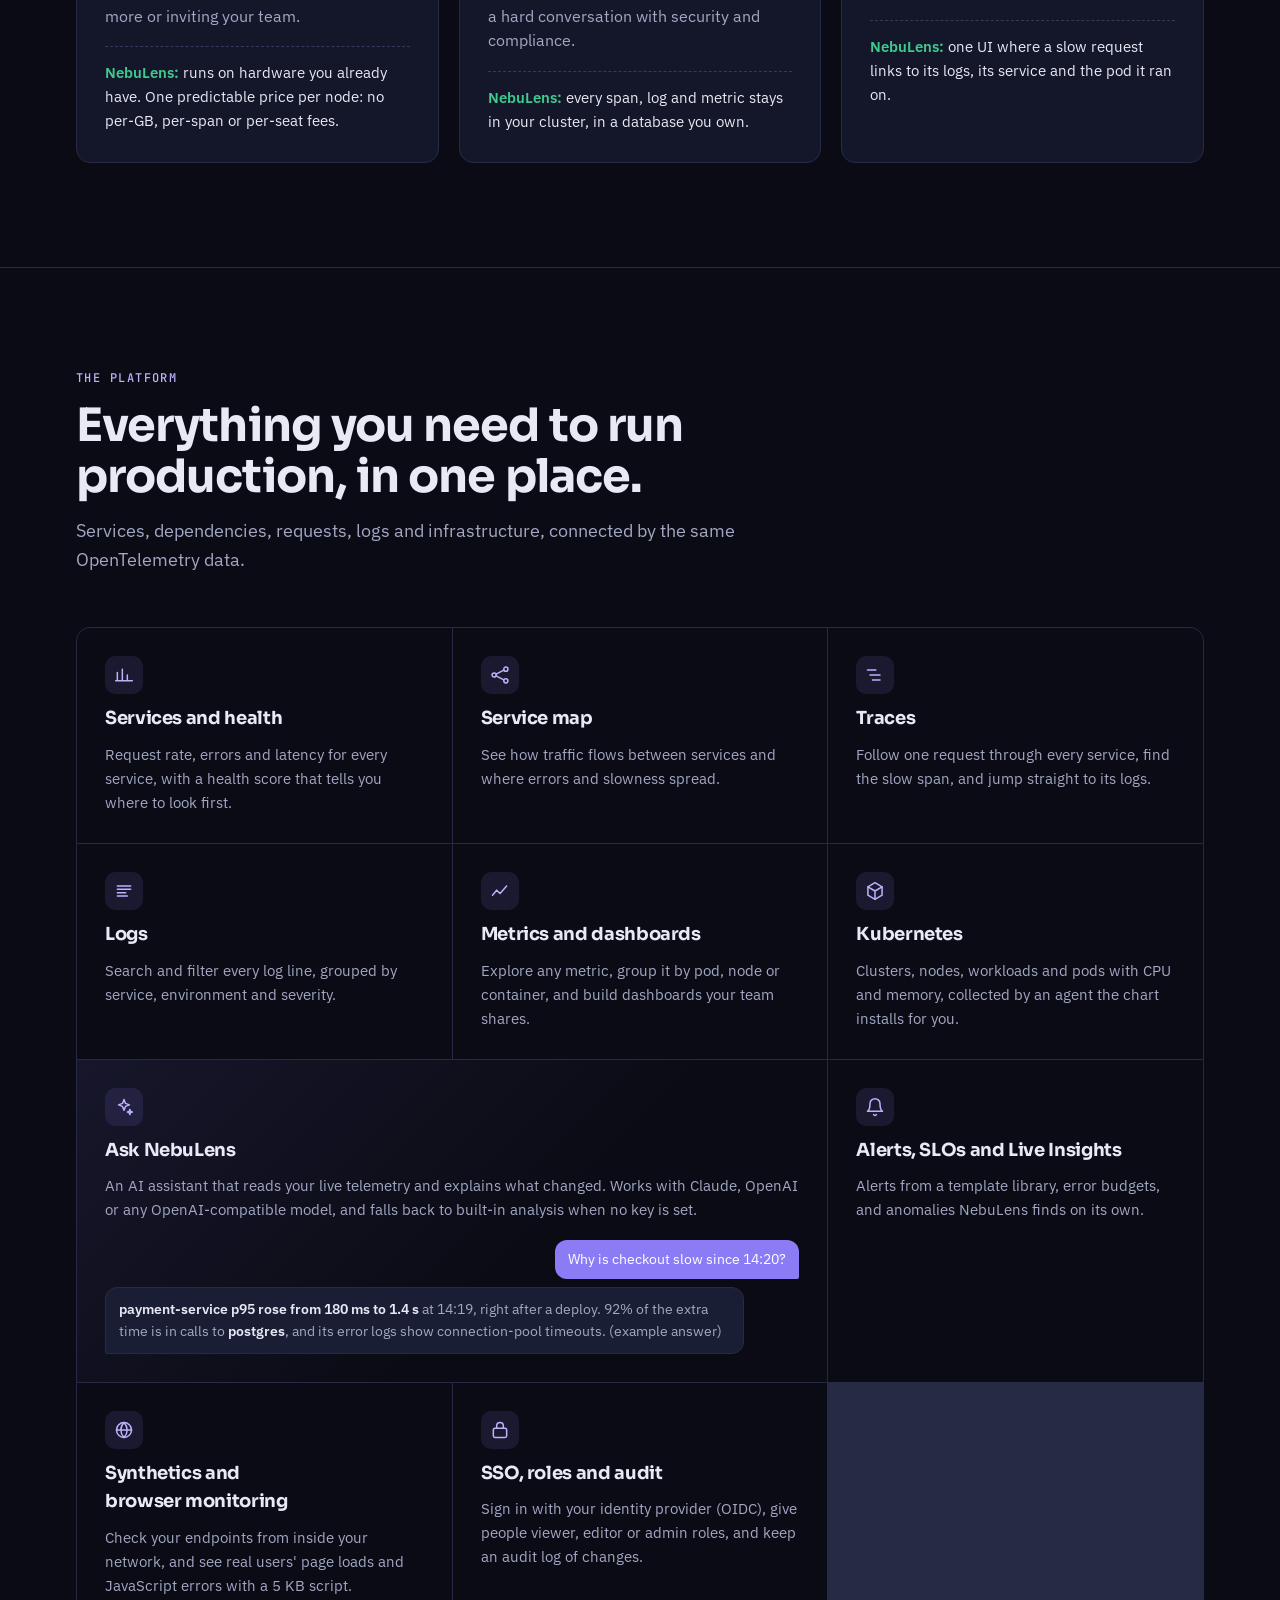
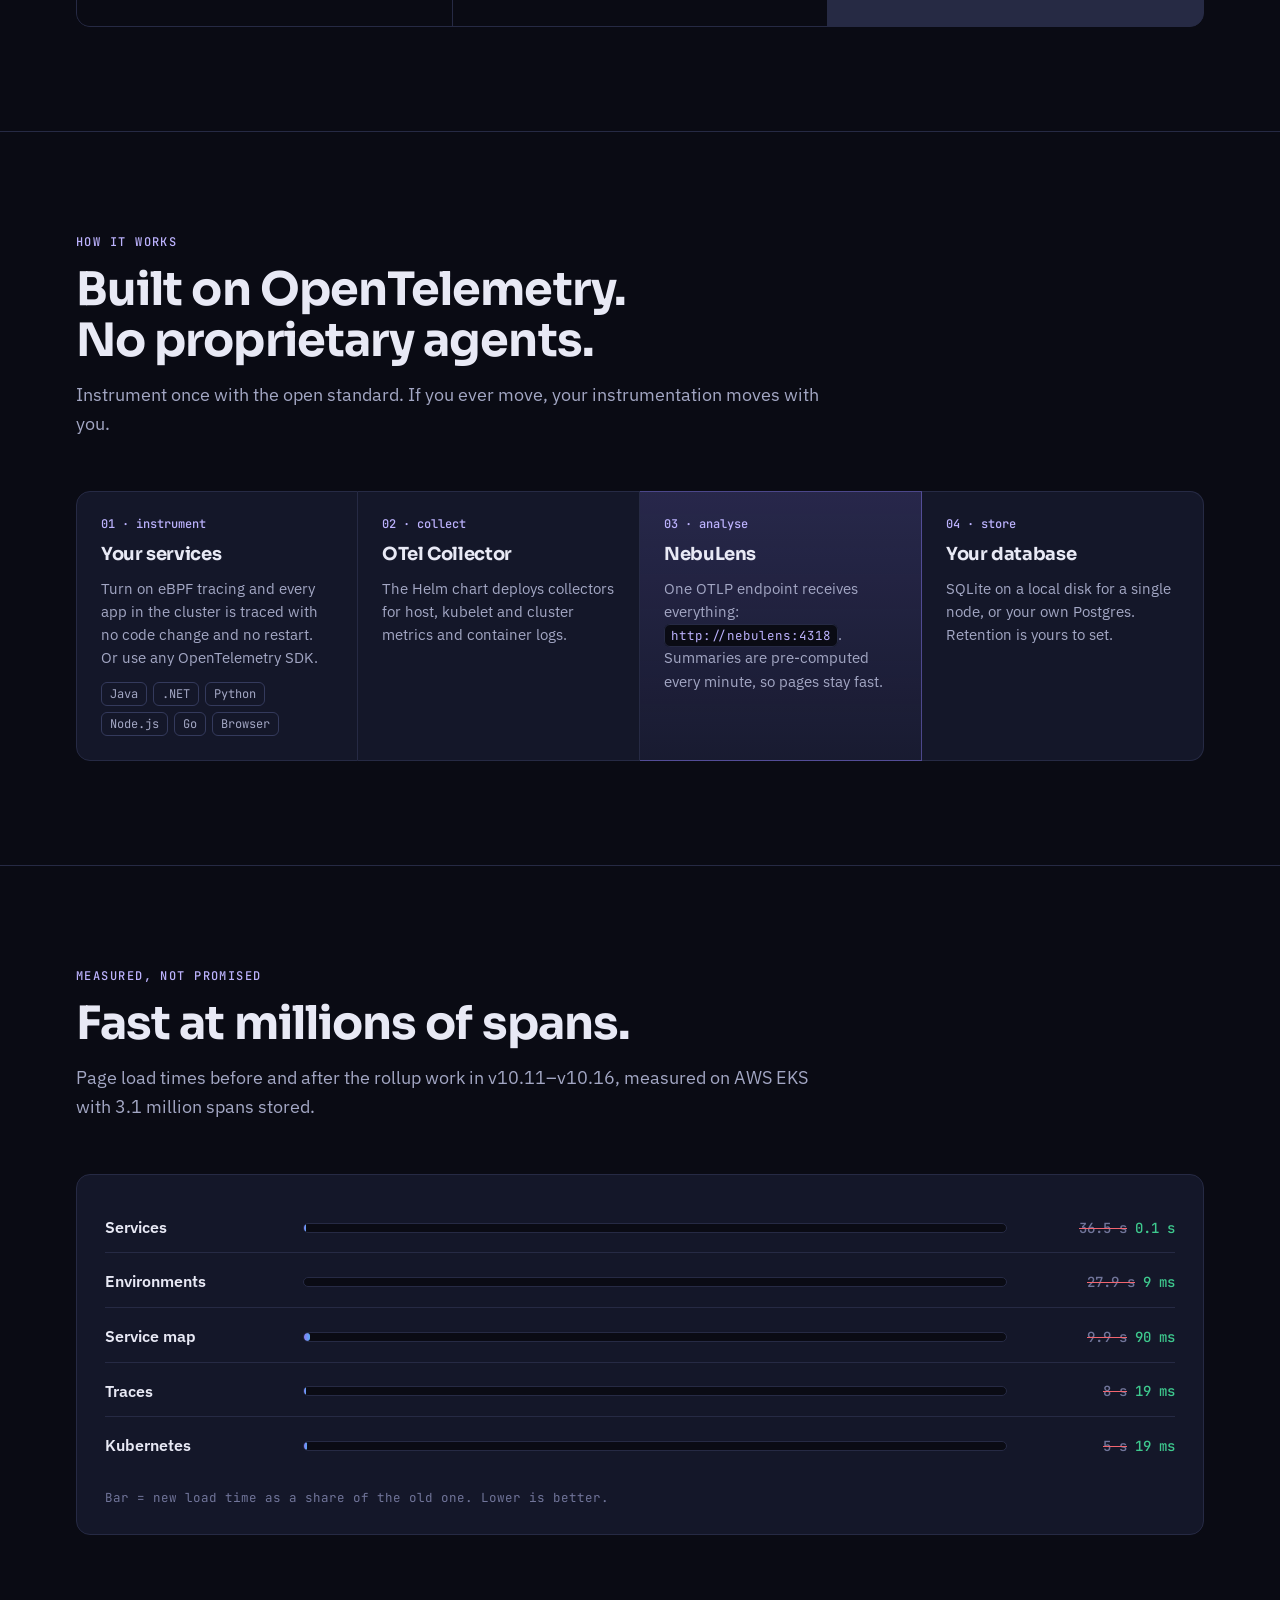
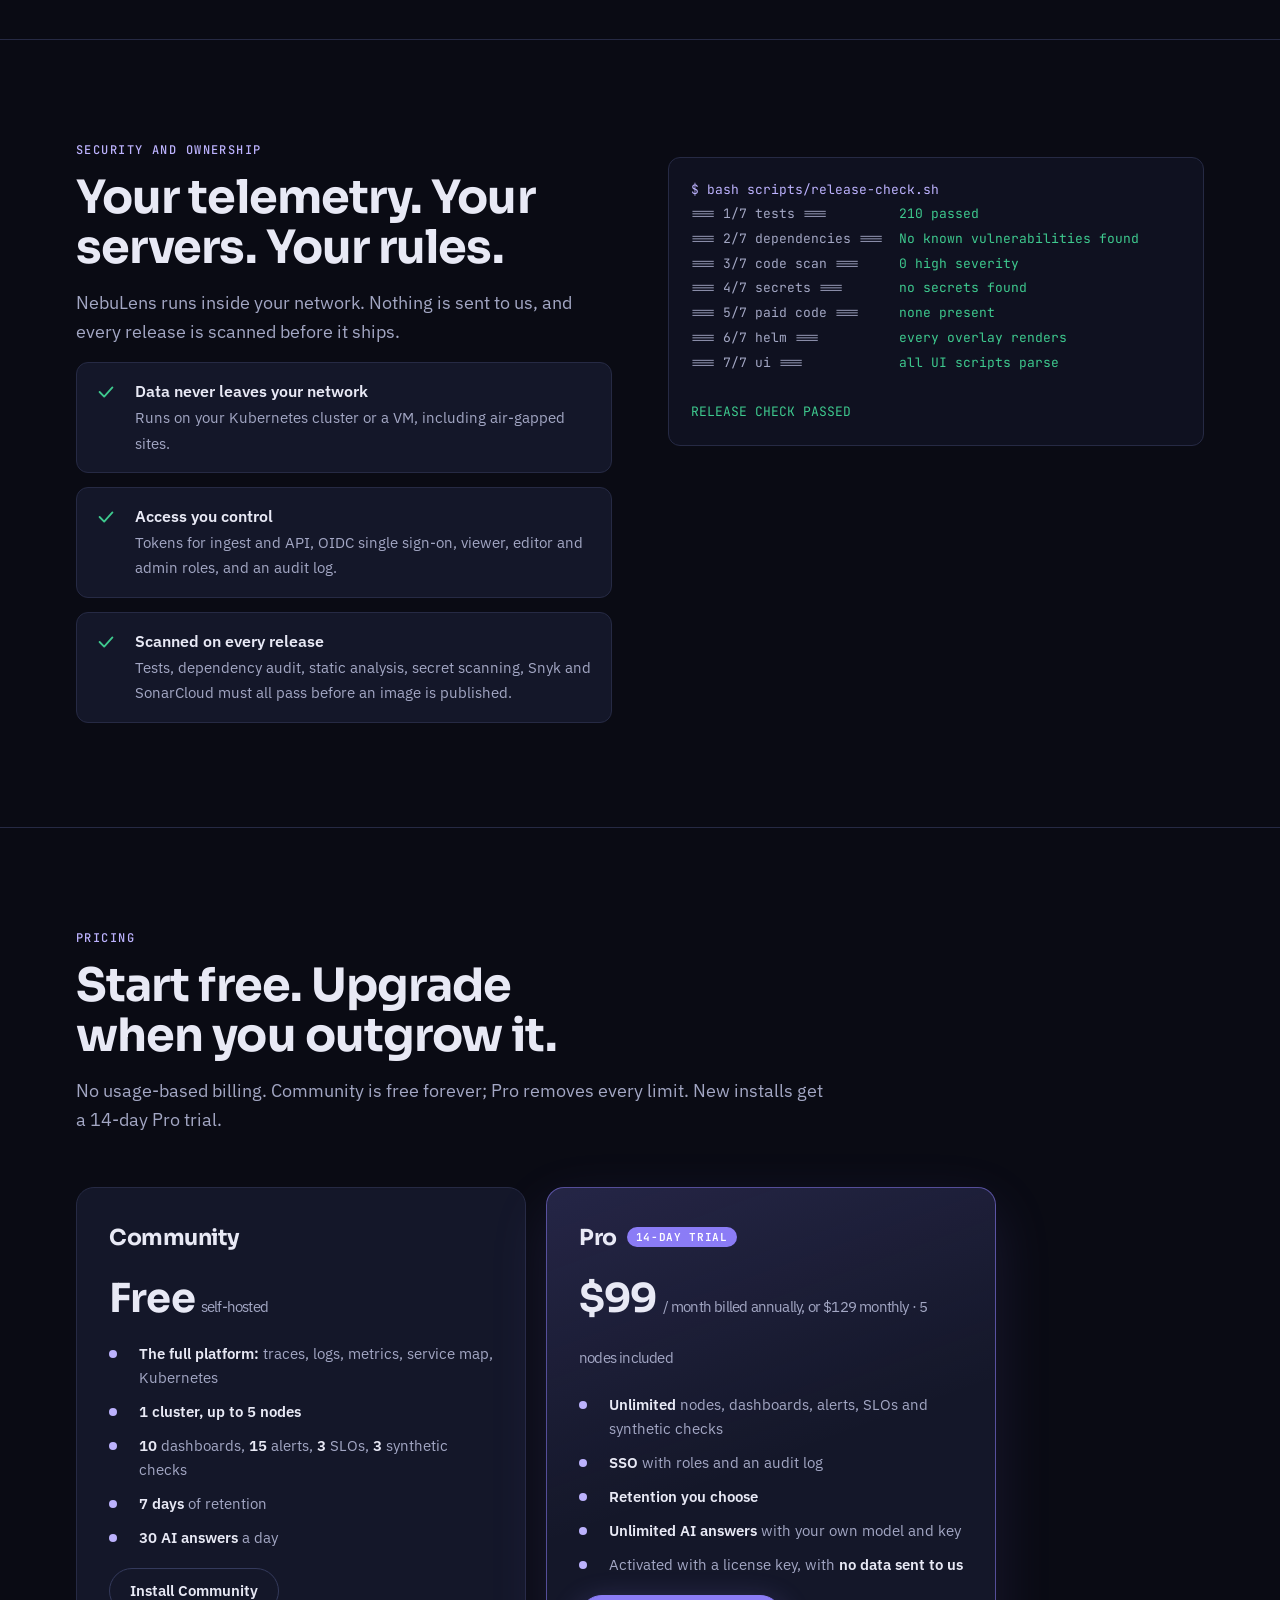
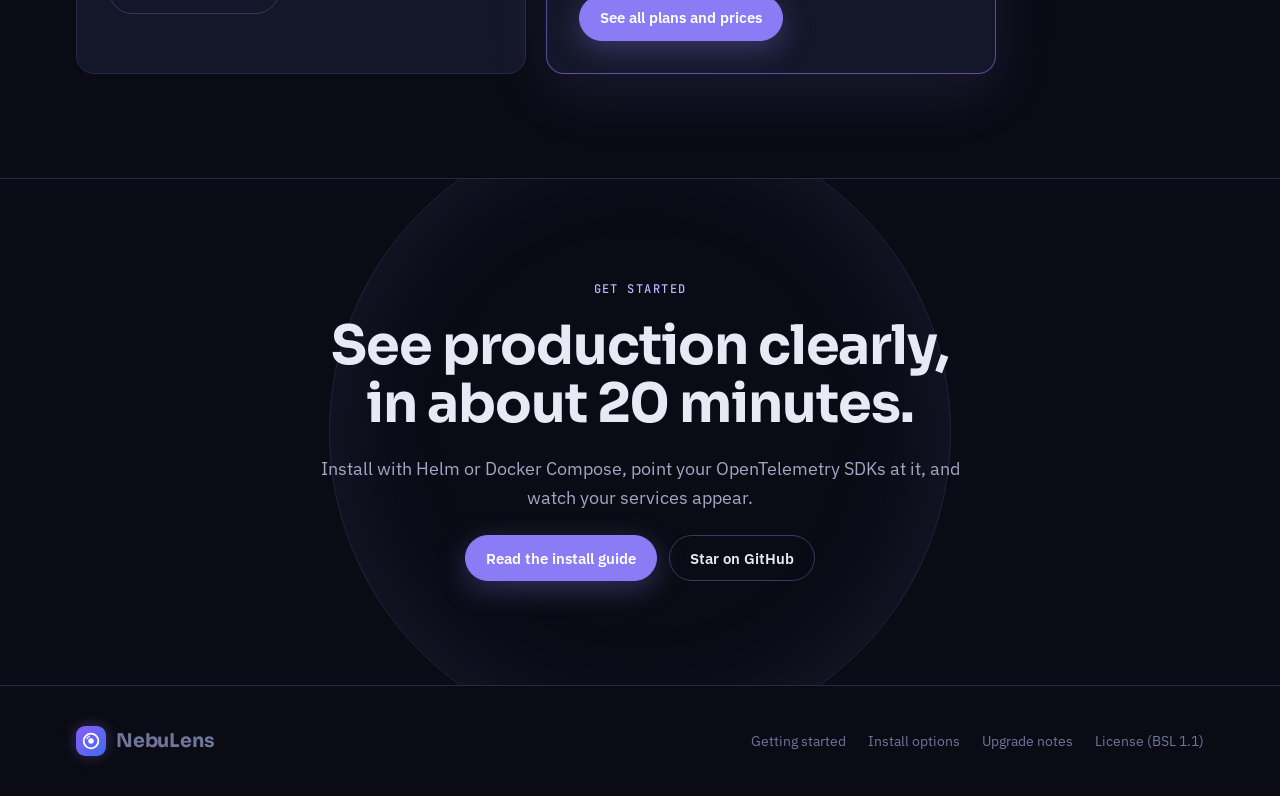
==== commit 8f1711c8: "Website: lead with the regulated-team niche; compare page adds Coroot and OpenObserve Home: 'Observa" ====
--- a/docs/index.html
+++ b/docs/index.html
@@ -9,7 +9,7 @@
 <body>
 <title>NebuLens</title>
 <meta name="claude:viewport-fit-sides" content="cover">
-<meta name="description" content="NebuLens: self-hosted, OpenTelemetry-native observability. Traces, logs and metrics from every service, on your own infrastructure.">
+<meta name="description" content="NebuLens: self-hosted, OpenTelemetry-native observability for regulated teams. Traces, logs, metrics and a service map on Postgres: no ClickHouse, no SaaS, works air-gapped.">
 <link rel="preconnect" href="https://fonts.googleapis.com">
 <link rel="preconnect" href="https://fonts.gstatic.com" crossorigin>
 <link rel="stylesheet" href="https://fonts.googleapis.com/css2?family=Sora:wght@400;600;700&family=IBM+Plex+Sans:wght@400;500;600&family=JetBrains+Mono:wght@400;500&display=swap">
@@ -227,9 +227,9 @@
   <canvas id="sky" aria-hidden="true"></canvas>
   <div class="wrap">
     <div>
-      <span class="eyebrow">Self-hosted · OpenTelemetry-native</span>
-      <h1>A clear lens on <em>everything running in production.</em></h1>
-      <p class="lede">NebuLens collects traces, logs and metrics from every service and shows you what is slow, what is failing and why. It runs on your own servers, so your data never leaves and your bill doesn't grow with every deploy.</p>
+      <span class="eyebrow">For regulated teams · Self-hosted · OpenTelemetry-native</span>
+      <h1>Observability that stays <em>inside your network.</em></h1>
+      <p class="lede">Traces, logs, metrics and a live service map for teams of up to 25 nodes in healthcare, finance and government. It runs on Postgres, a database you already know how to secure and back up: no ClickHouse cluster to operate, nothing sent to a SaaS vendor, and it works air-gapped.</p>
       <div class="cta">
         <a class="btn primary" href="https://github.com/syedammarsuhail/nebulens/blob/main/GETTING-STARTED.md">Install in 20 minutes
           <svg viewBox="0 0 24 24" fill="none" stroke="currentColor" stroke-width="2" stroke-linecap="round" aria-hidden="true"><path d="M5 12h14M13 6l6 6-6 6"/></svg></a>
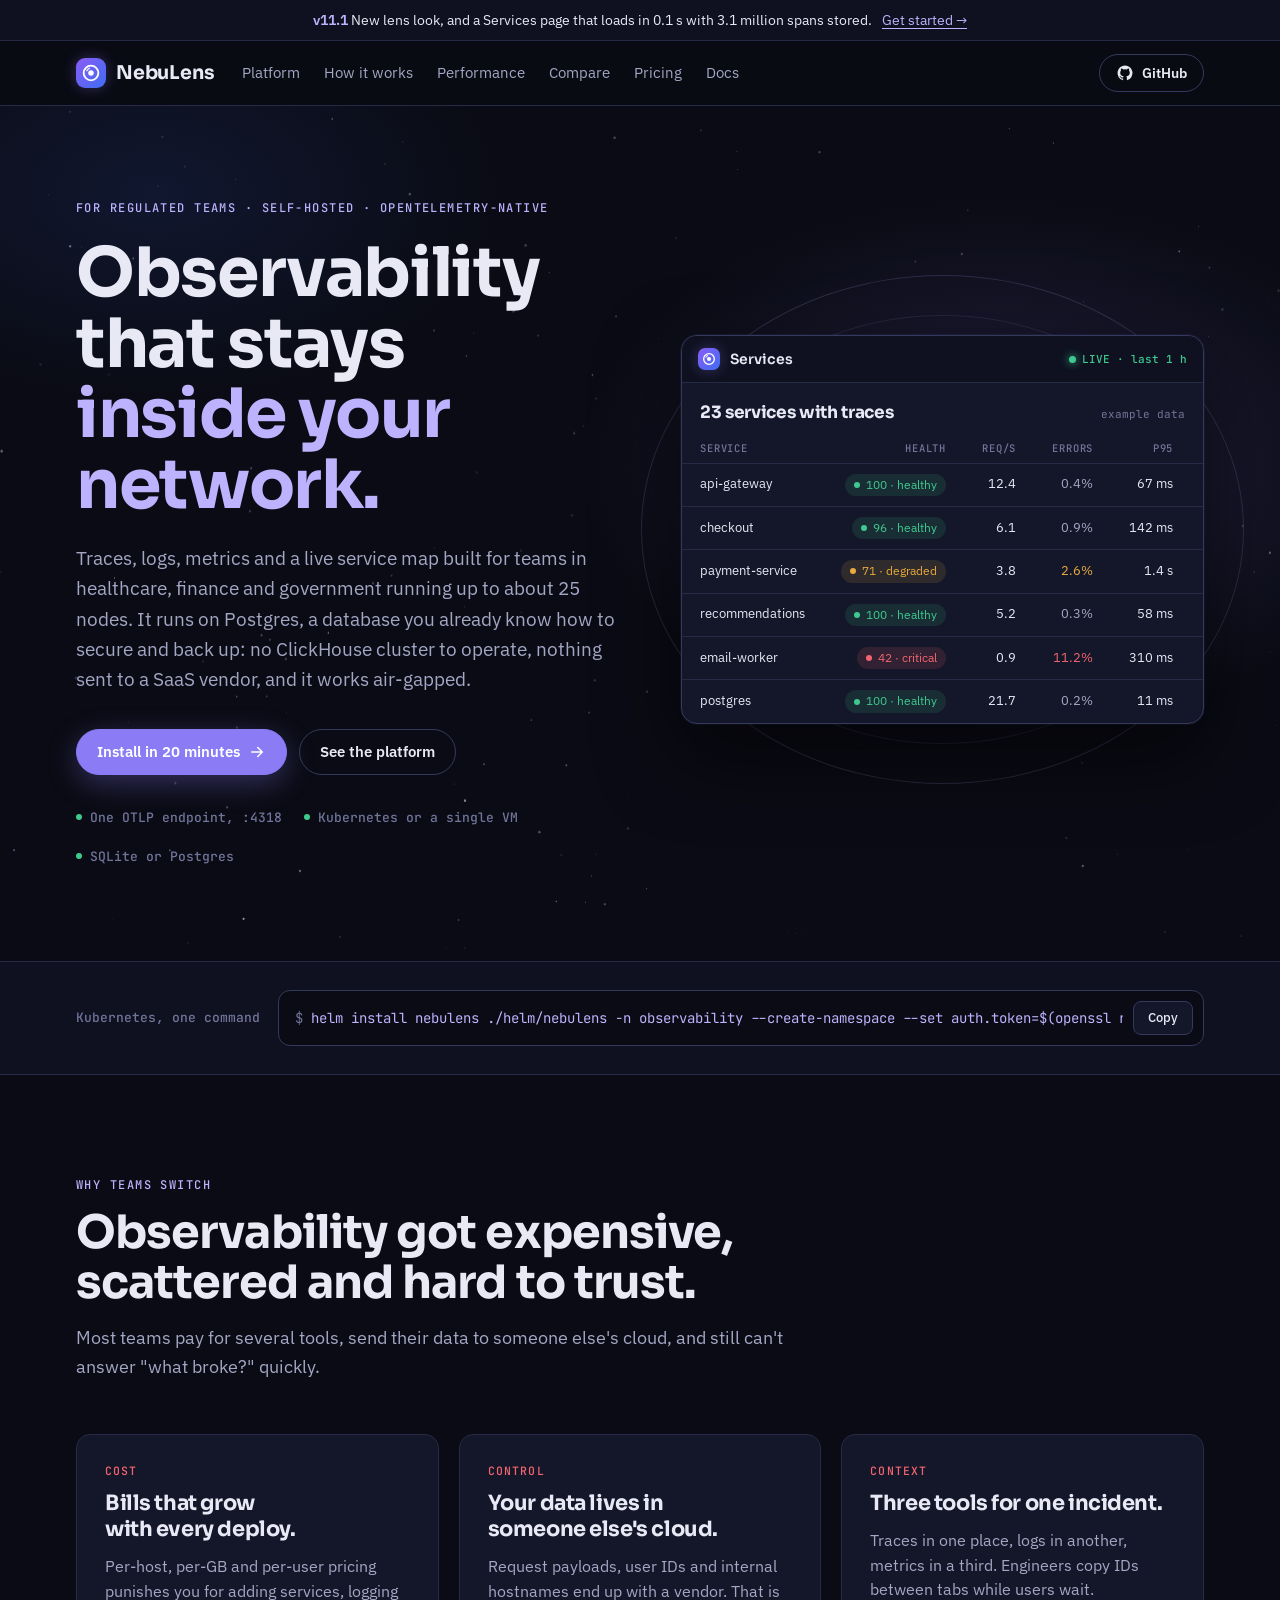
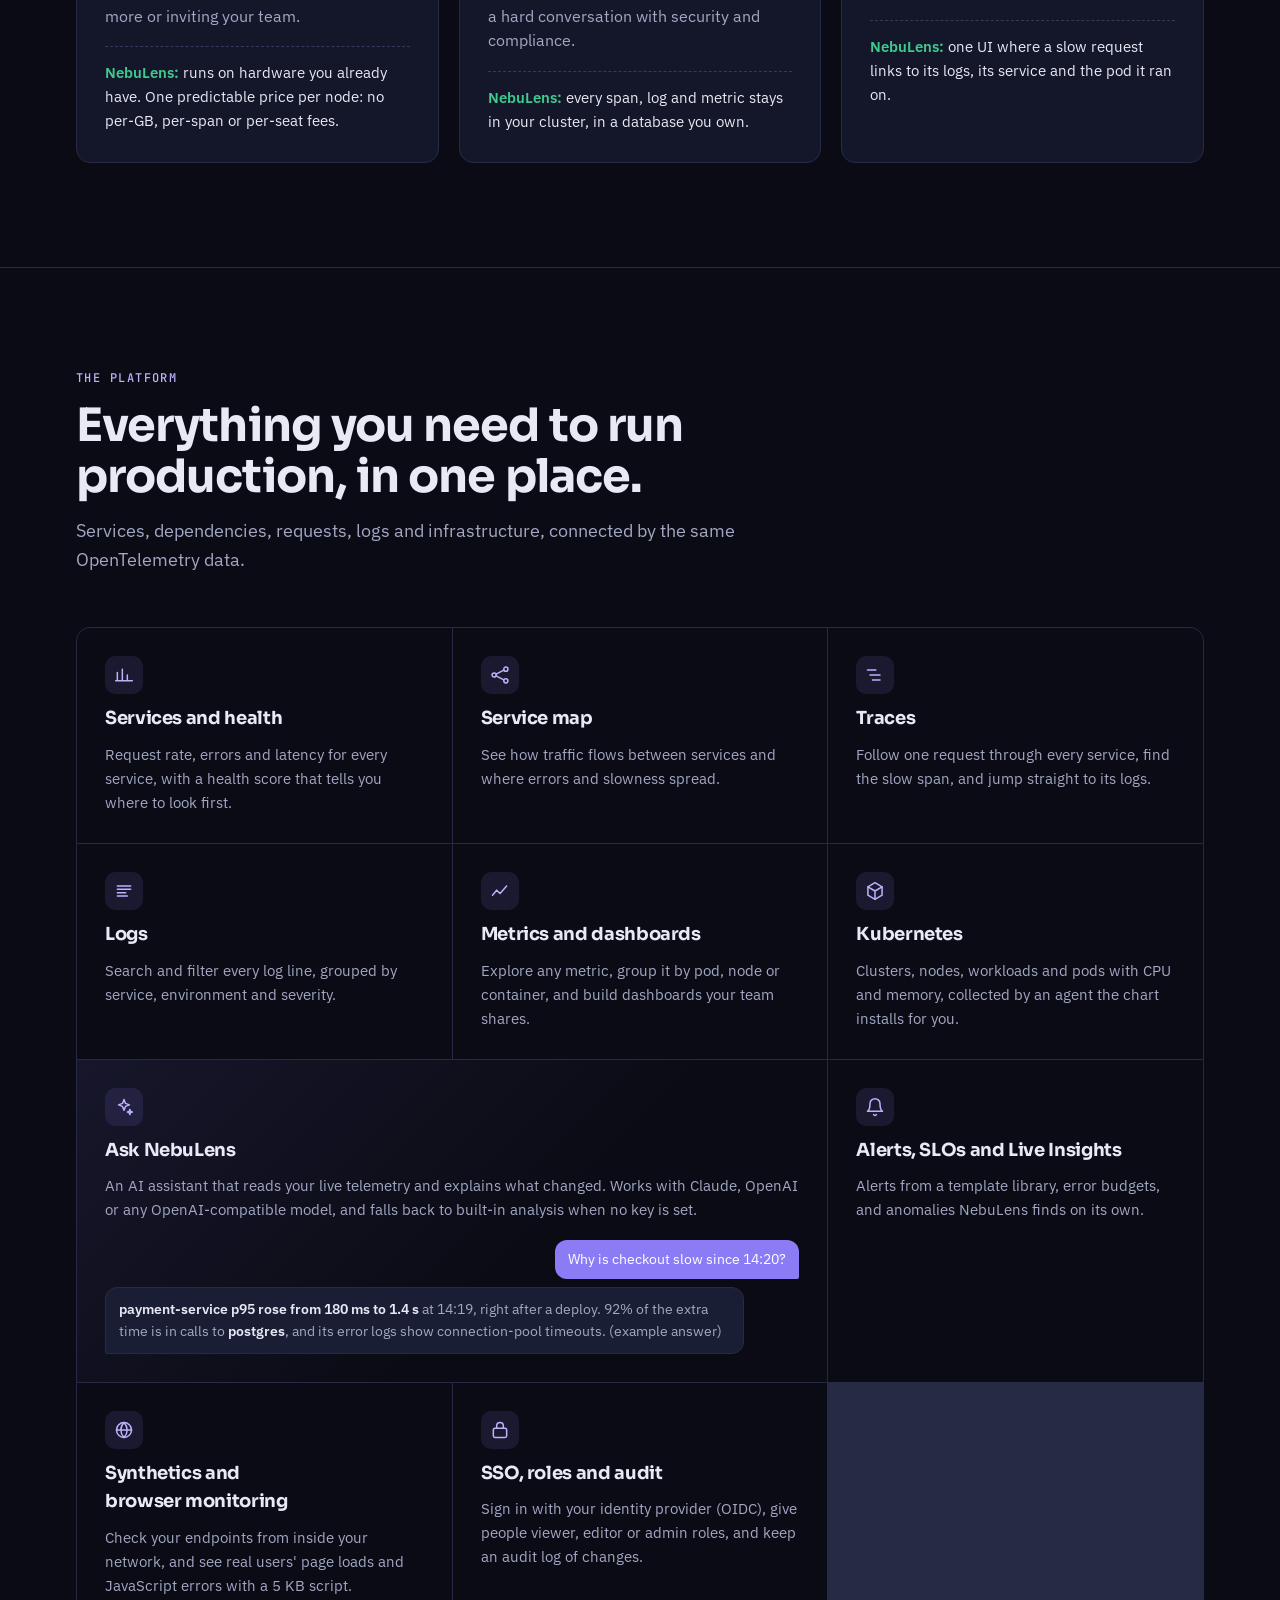
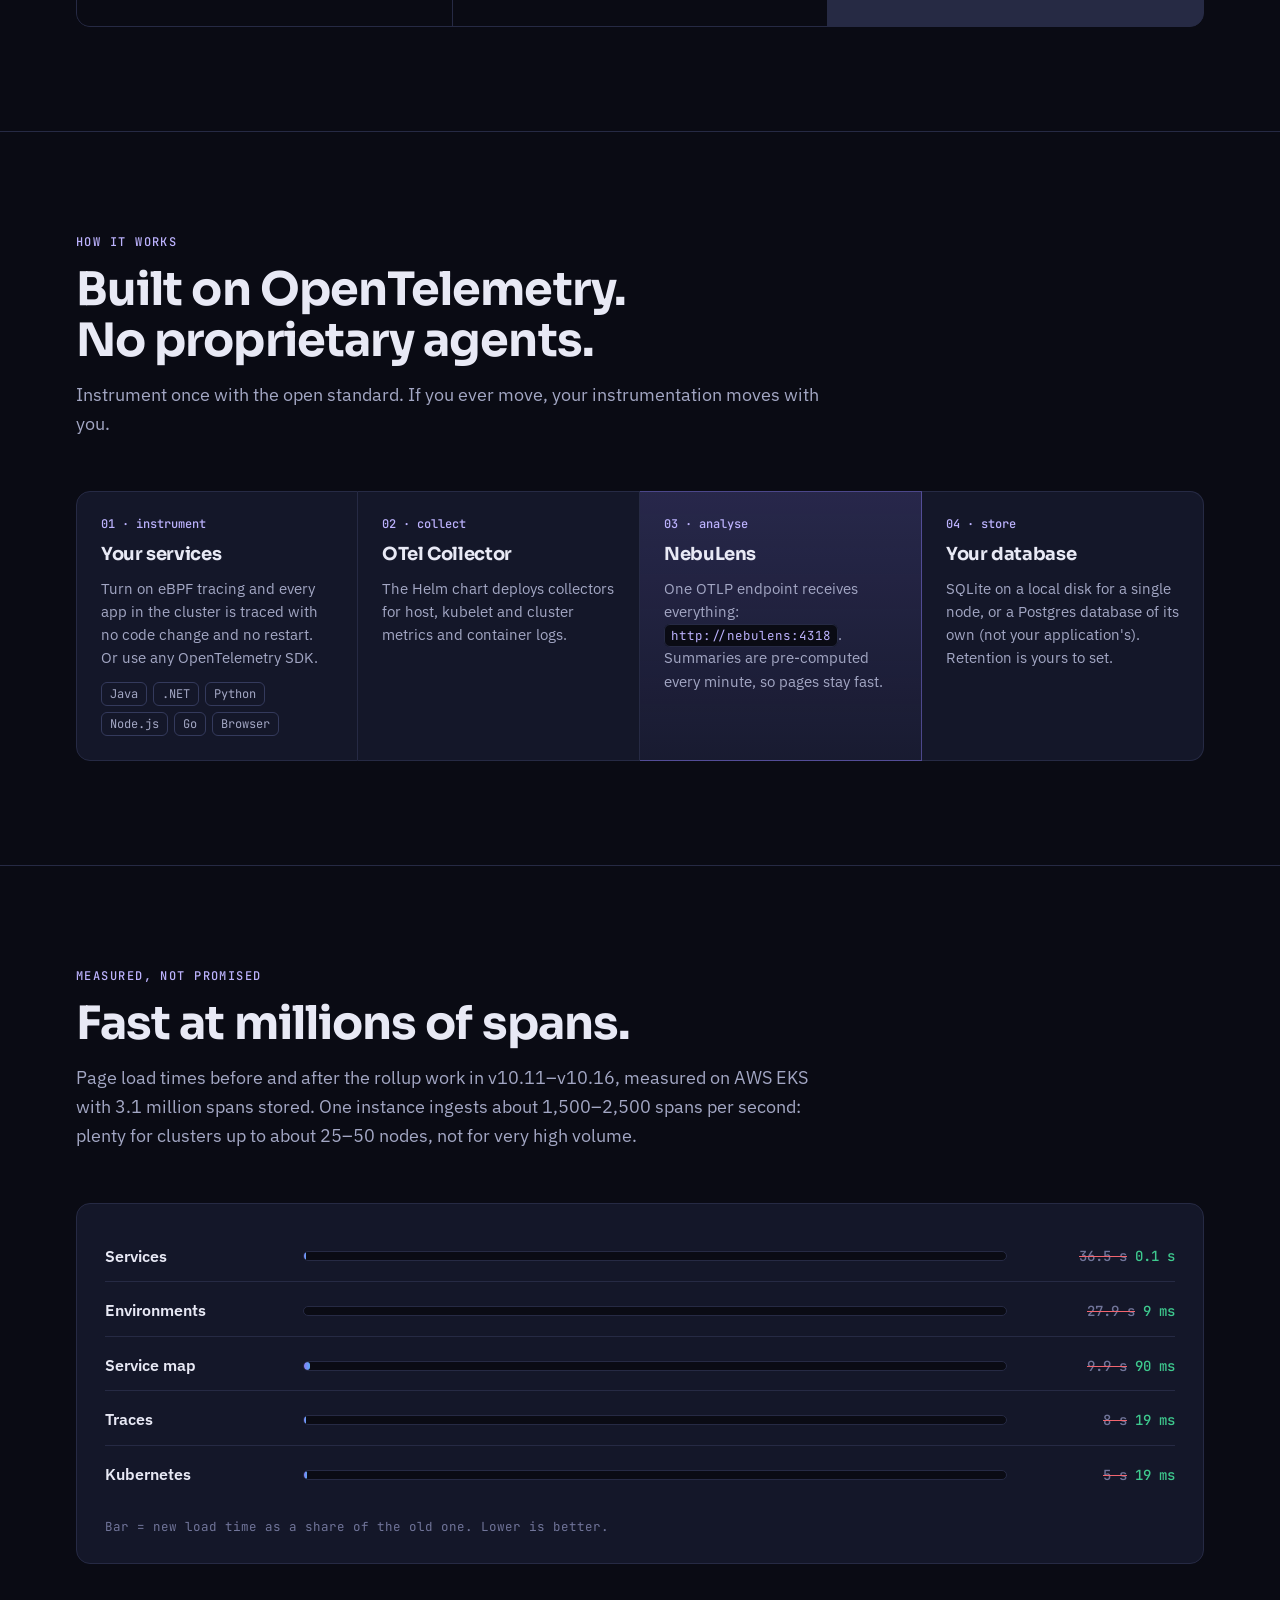
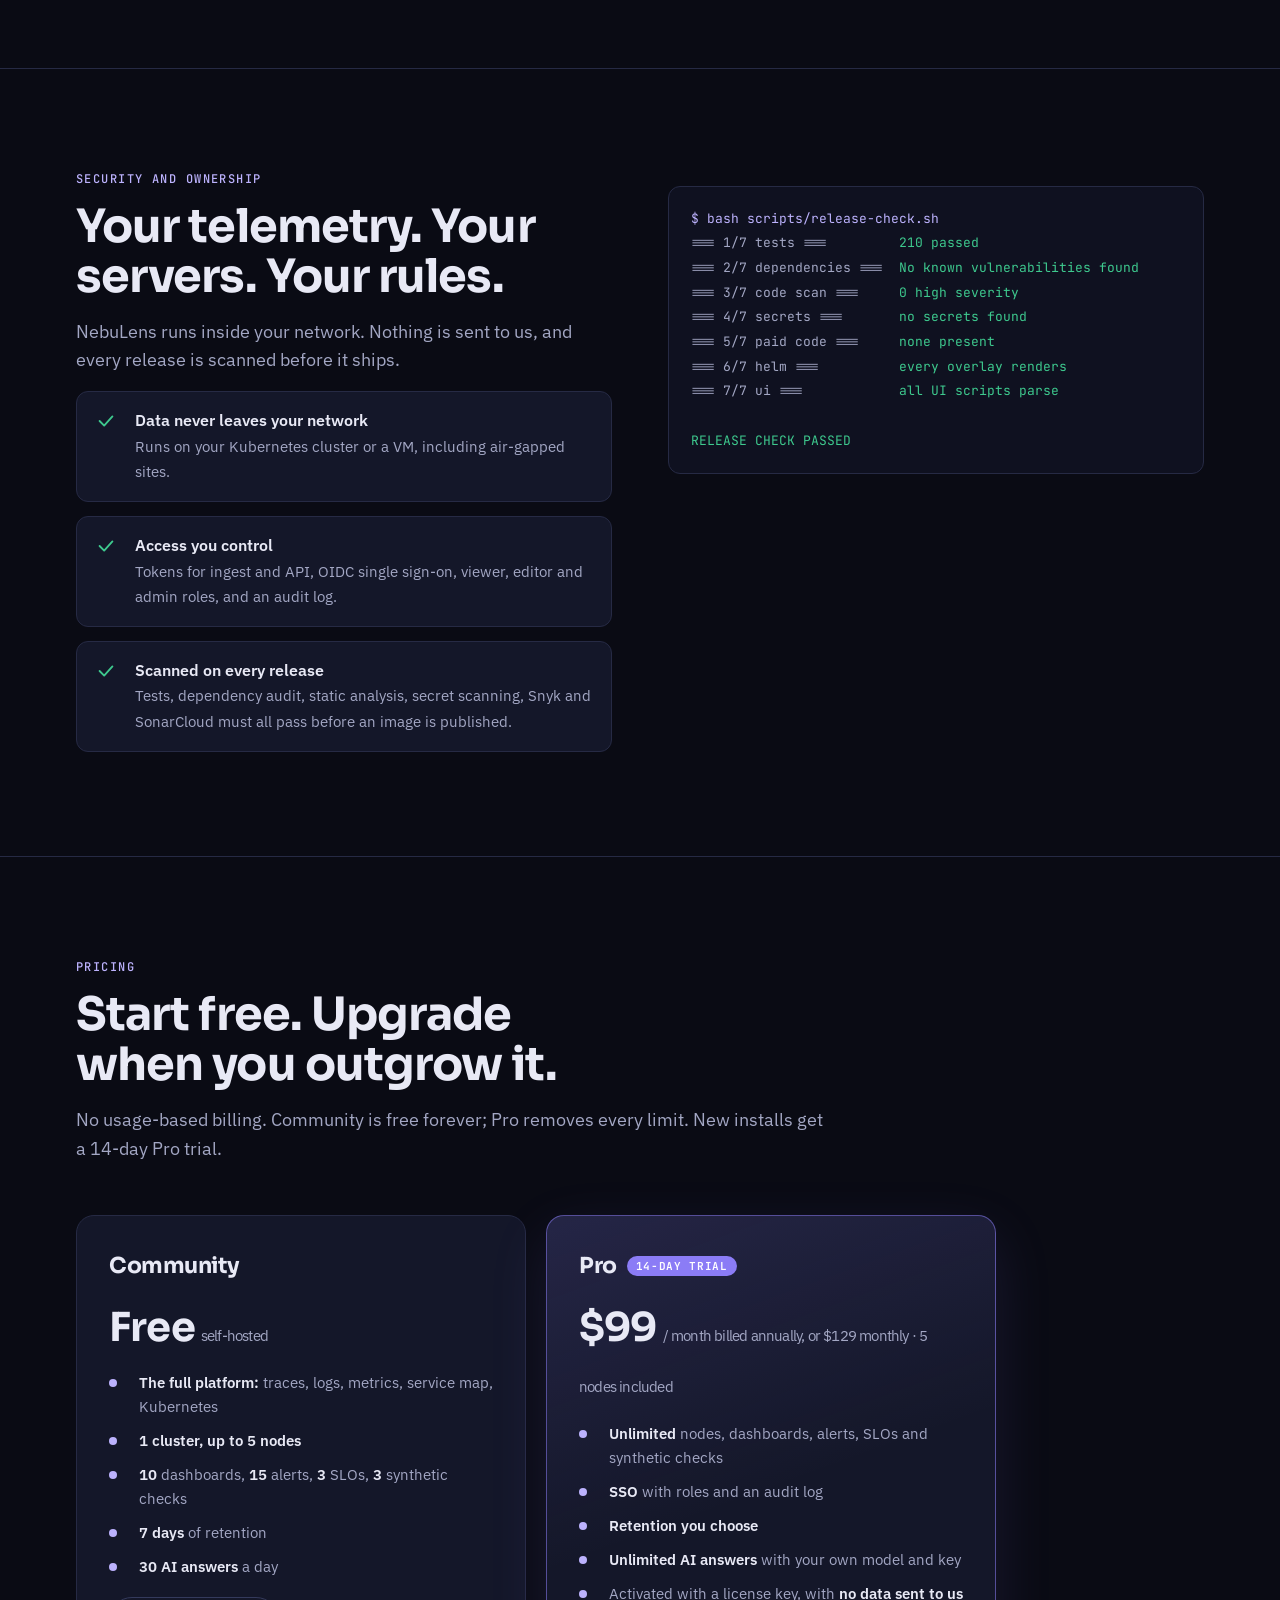
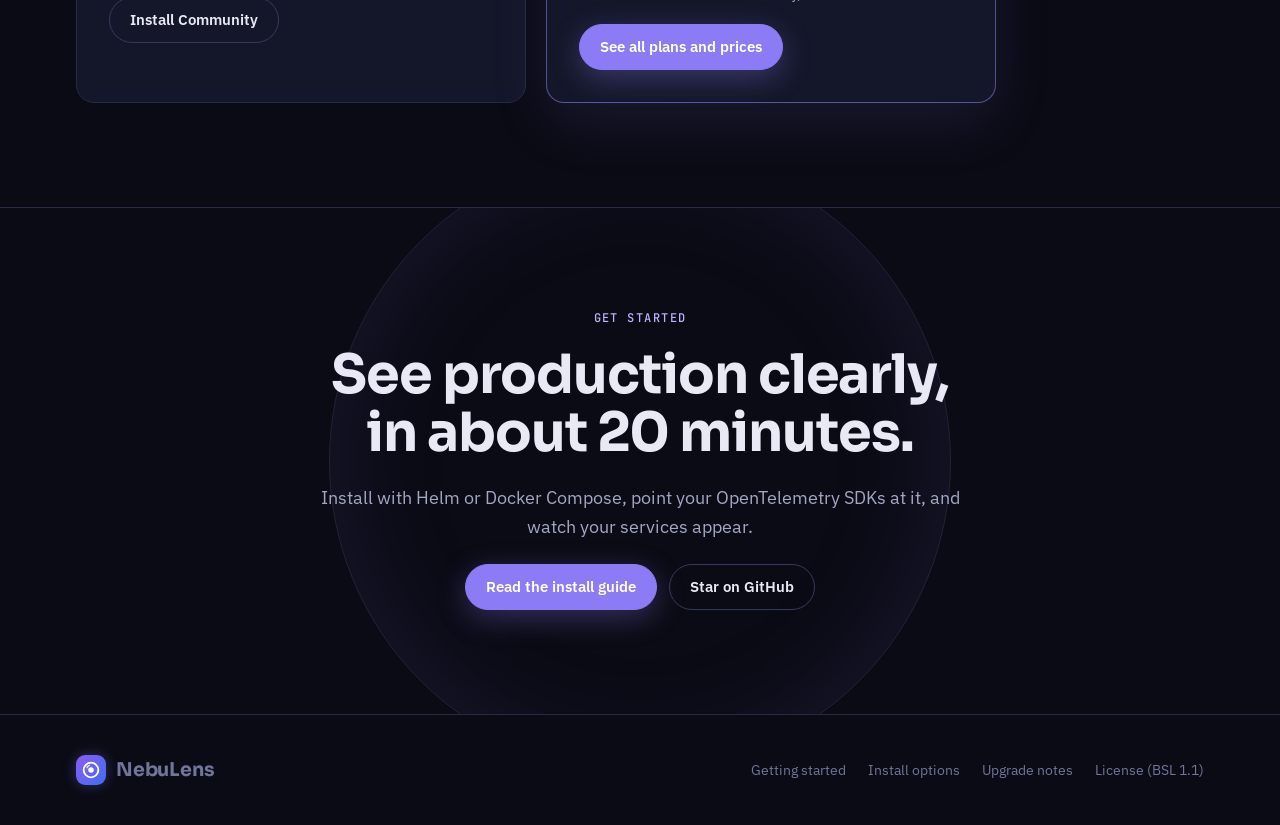
==== commit d70cdc9a: "Website: fixes from a cross-check with Gemini - Home: 'built for teams running up to about 25 nodes'" ====
--- a/docs/index.html
+++ b/docs/index.html
@@ -229,7 +229,7 @@
     <div>
       <span class="eyebrow">For regulated teams · Self-hosted · OpenTelemetry-native</span>
       <h1>Observability that stays <em>inside your network.</em></h1>
-      <p class="lede">Traces, logs, metrics and a live service map for teams of up to 25 nodes in healthcare, finance and government. It runs on Postgres, a database you already know how to secure and back up: no ClickHouse cluster to operate, nothing sent to a SaaS vendor, and it works air-gapped.</p>
+      <p class="lede">Traces, logs, metrics and a live service map built for teams in healthcare, finance and government running up to about 25 nodes. It runs on Postgres, a database you already know how to secure and back up: no ClickHouse cluster to operate, nothing sent to a SaaS vendor, and it works air-gapped.</p>
       <div class="cta">
         <a class="btn primary" href="https://github.com/syedammarsuhail/nebulens/blob/main/GETTING-STARTED.md">Install in 20 minutes
           <svg viewBox="0 0 24 24" fill="none" stroke="currentColor" stroke-width="2" stroke-linecap="round" aria-hidden="true"><path d="M5 12h14M13 6l6 6-6 6"/></svg></a>
@@ -335,7 +335,7 @@
       <div class="stage"><span class="n">01 · instrument</span><h3>Your services</h3><p>Turn on eBPF tracing and every app in the cluster is traced with no code change and no restart. Or use any OpenTelemetry SDK.</p><div class="langs"><span>Java</span><span>.NET</span><span>Python</span><span>Node.js</span><span>Go</span><span>Browser</span></div></div>
       <div class="stage"><span class="n">02 · collect</span><h3>OTel Collector</h3><p>The Helm chart deploys collectors for host, kubelet and cluster metrics and container logs.</p></div>
       <div class="stage core"><span class="n">03 · analyse</span><h3>NebuLens</h3><p>One OTLP endpoint receives everything: <code>http://nebulens:4318</code>. Summaries are pre-computed every minute, so pages stay fast.</p></div>
-      <div class="stage"><span class="n">04 · store</span><h3>Your database</h3><p>SQLite on a local disk for a single node, or your own Postgres. Retention is yours to set.</p></div>
+      <div class="stage"><span class="n">04 · store</span><h3>Your database</h3><p>SQLite on a local disk for a single node, or a Postgres database of its own (not your application's). Retention is yours to set.</p></div>
     </div>
   </div>
 </section>
@@ -345,7 +345,7 @@
     <div class="sec-head">
       <span class="eyebrow">Measured, not promised</span>
       <h2>Fast at millions of spans.</h2>
-      <p>Page load times before and after the rollup work in v10.11–v10.16, measured on AWS EKS with 3.1 million spans stored.</p>
+      <p>Page load times before and after the rollup work in v10.11–v10.16, measured on AWS EKS with 3.1 million spans stored. One instance ingests about 1,500–2,500 spans per second: plenty for clusters up to about 25–50 nodes, not for very high volume.</p>
     </div>
     <div class="bench" id="bench" role="table" aria-label="Page load times before and after">
       <div class="bench-row" role="row"><span class="name" role="cell">Services</span><div class="bar" role="cell"><i style="width:0.3%"></i></div><span class="t" role="cell"><s>36.5 s</s><b>0.1 s</b></span></div>
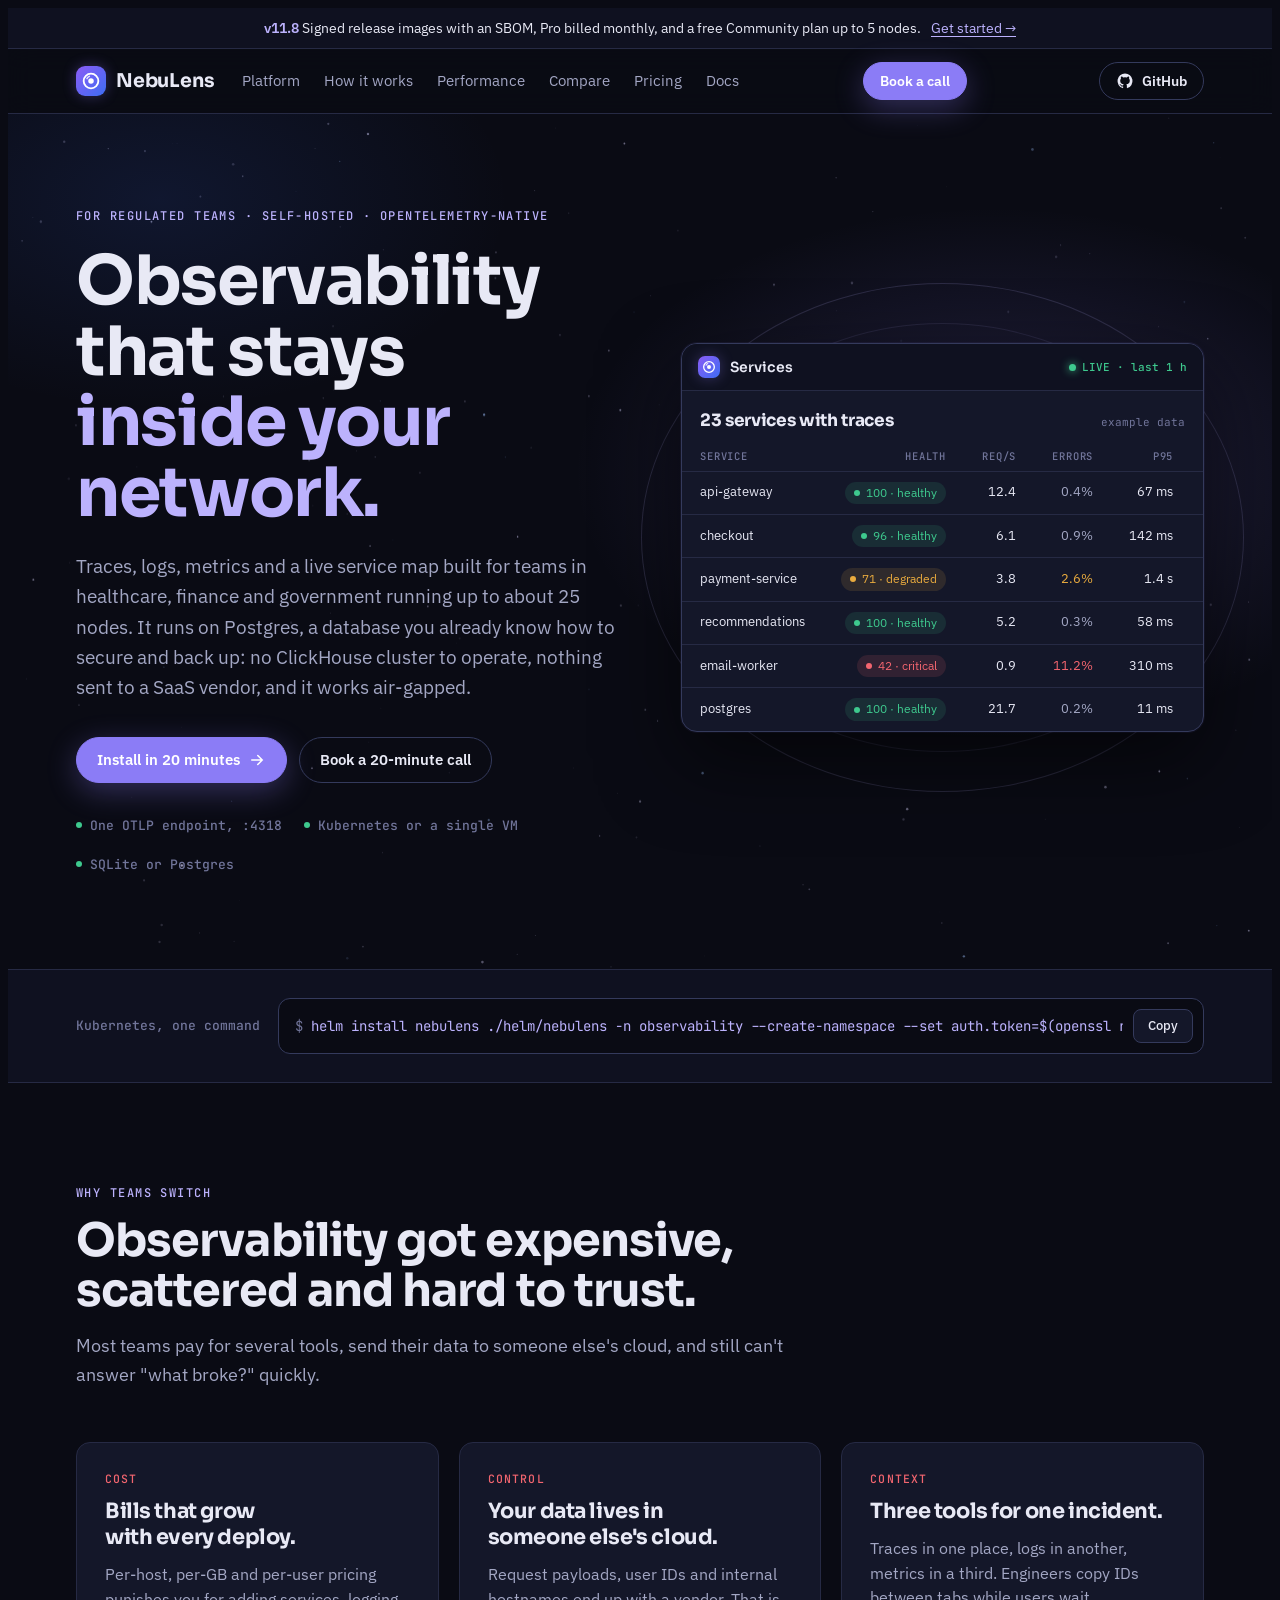
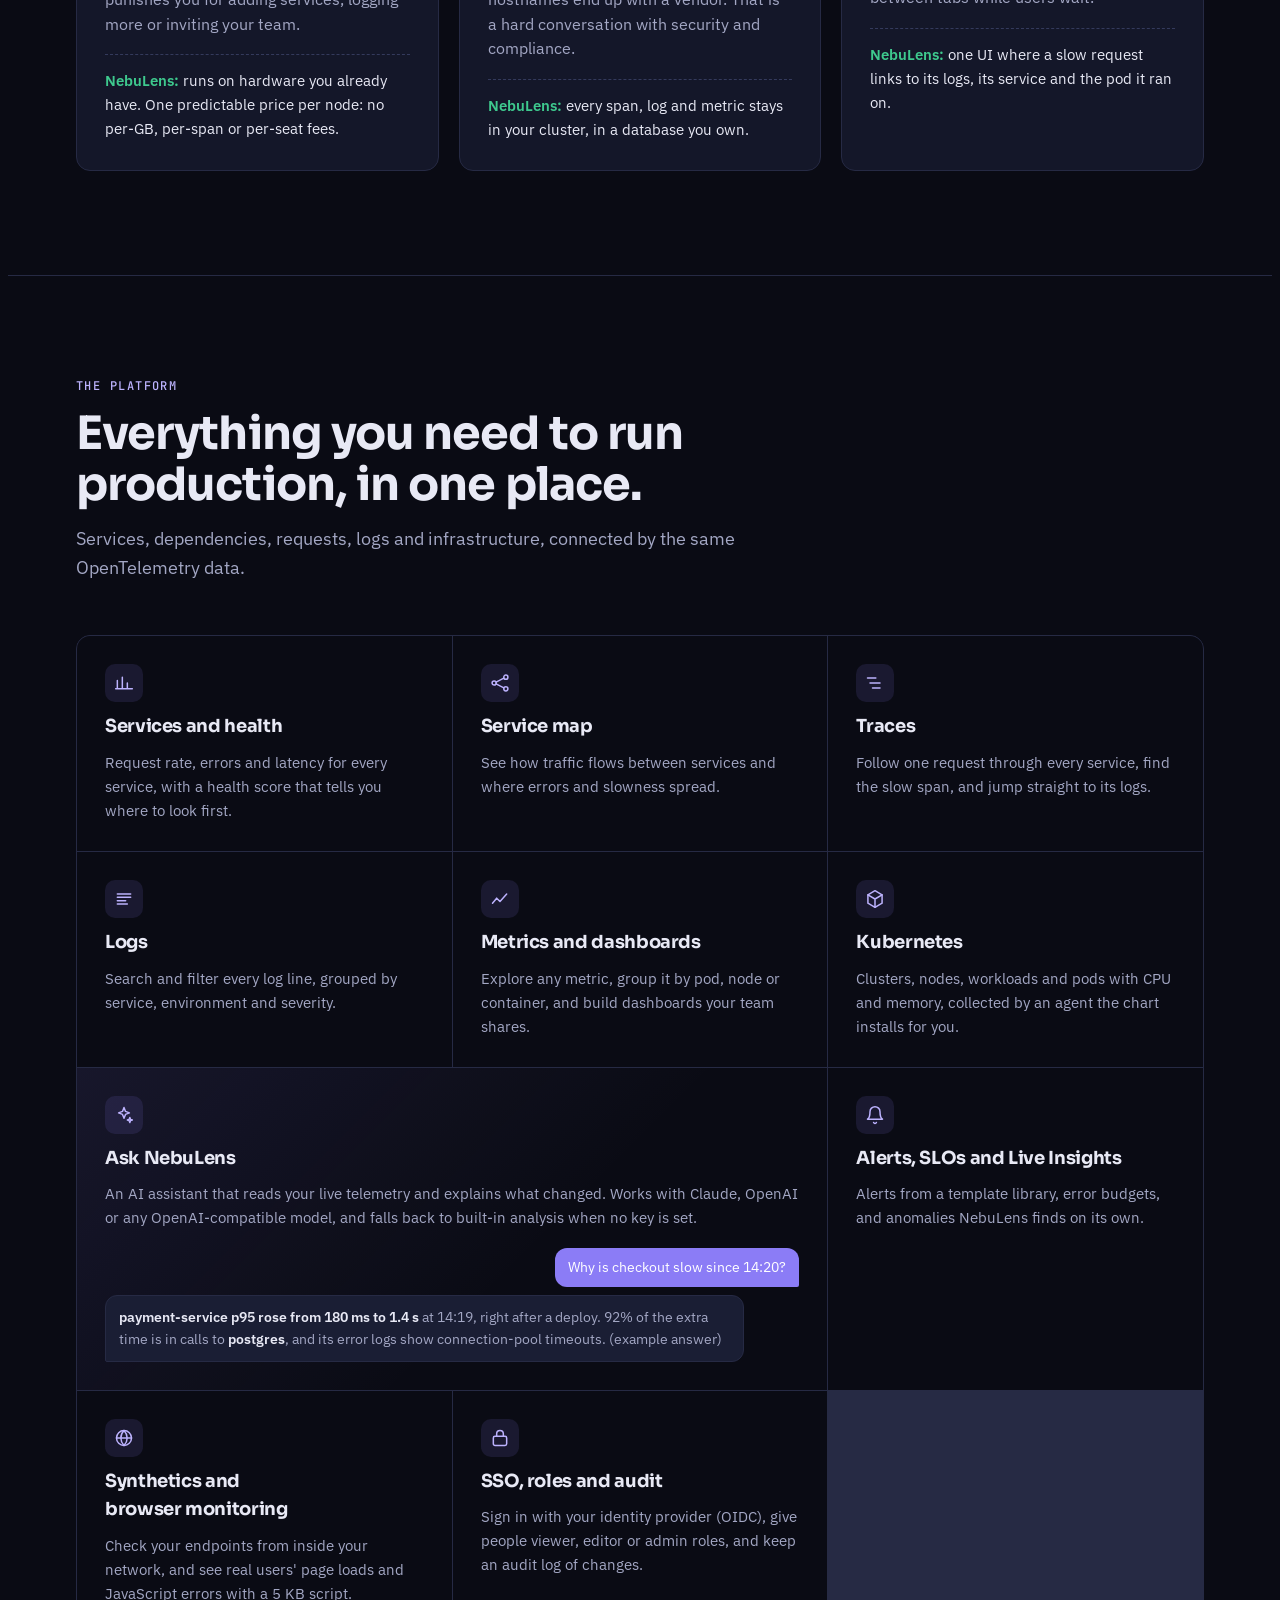
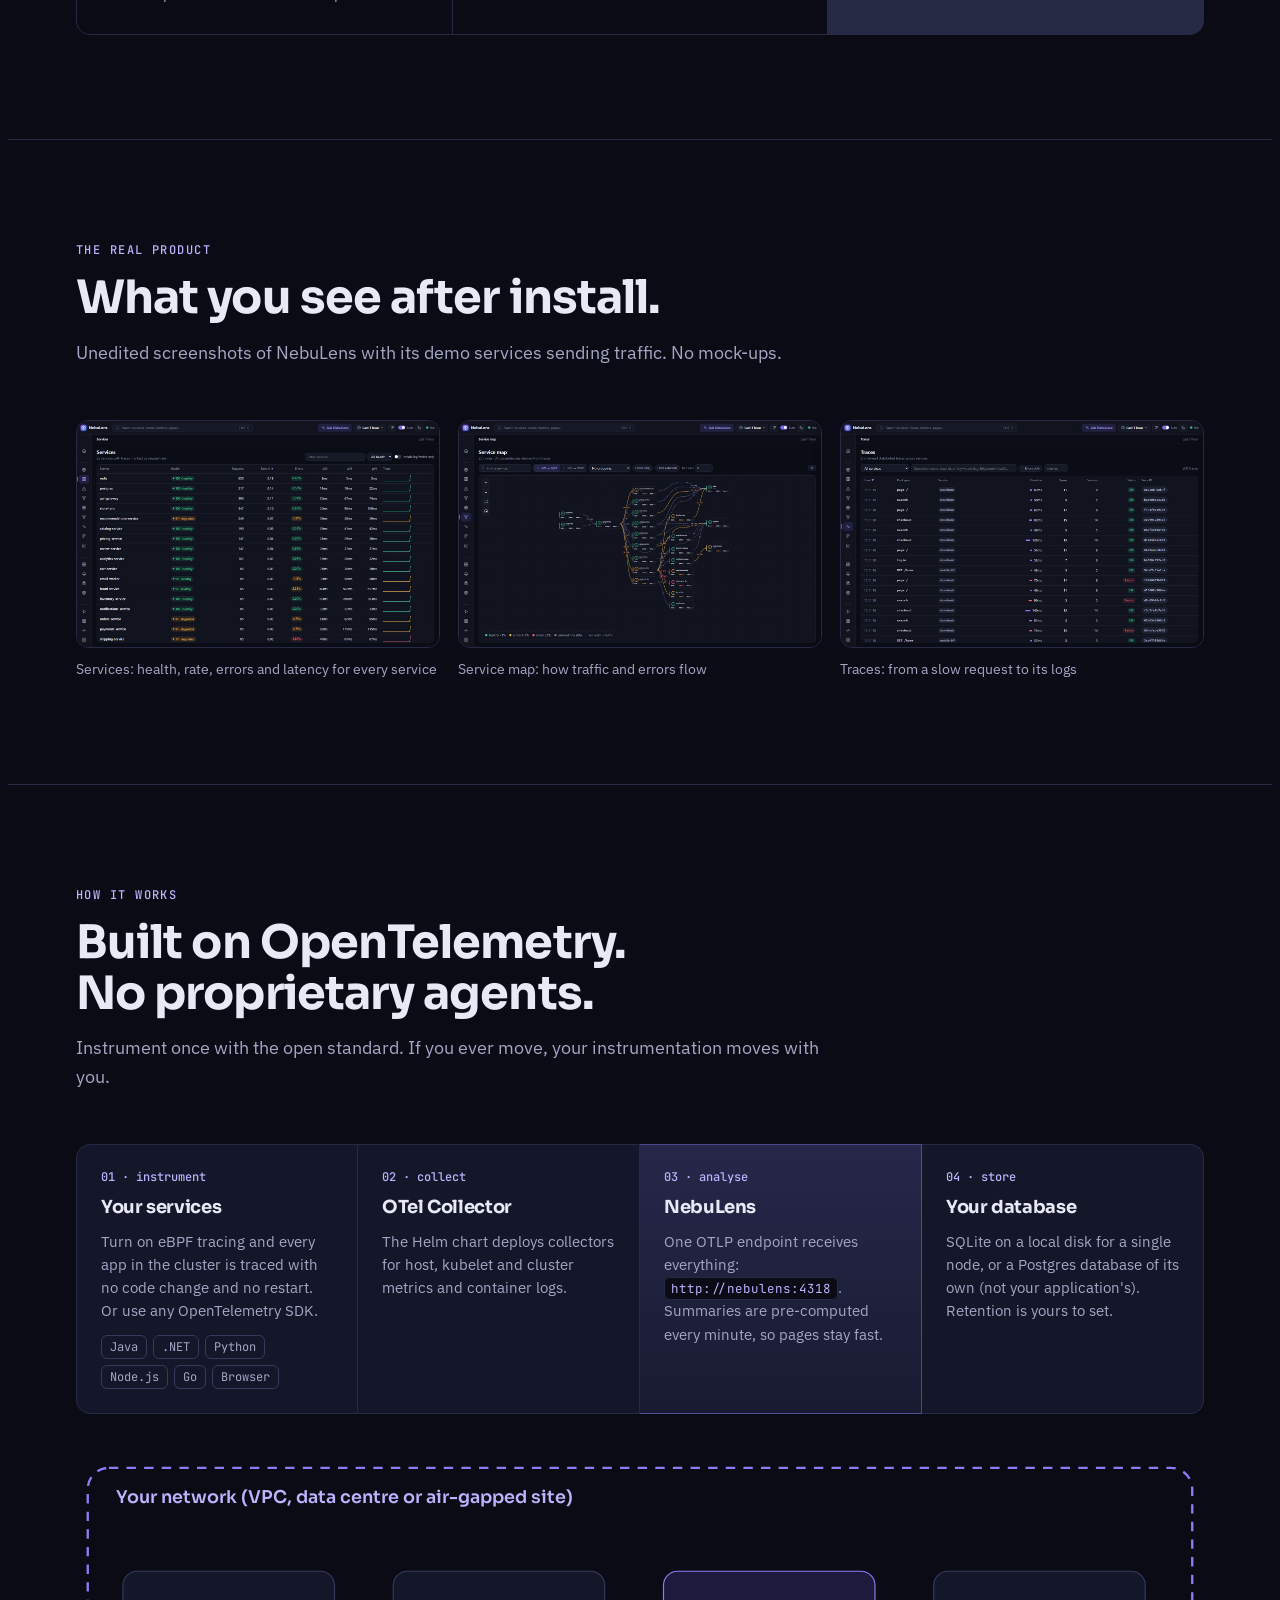
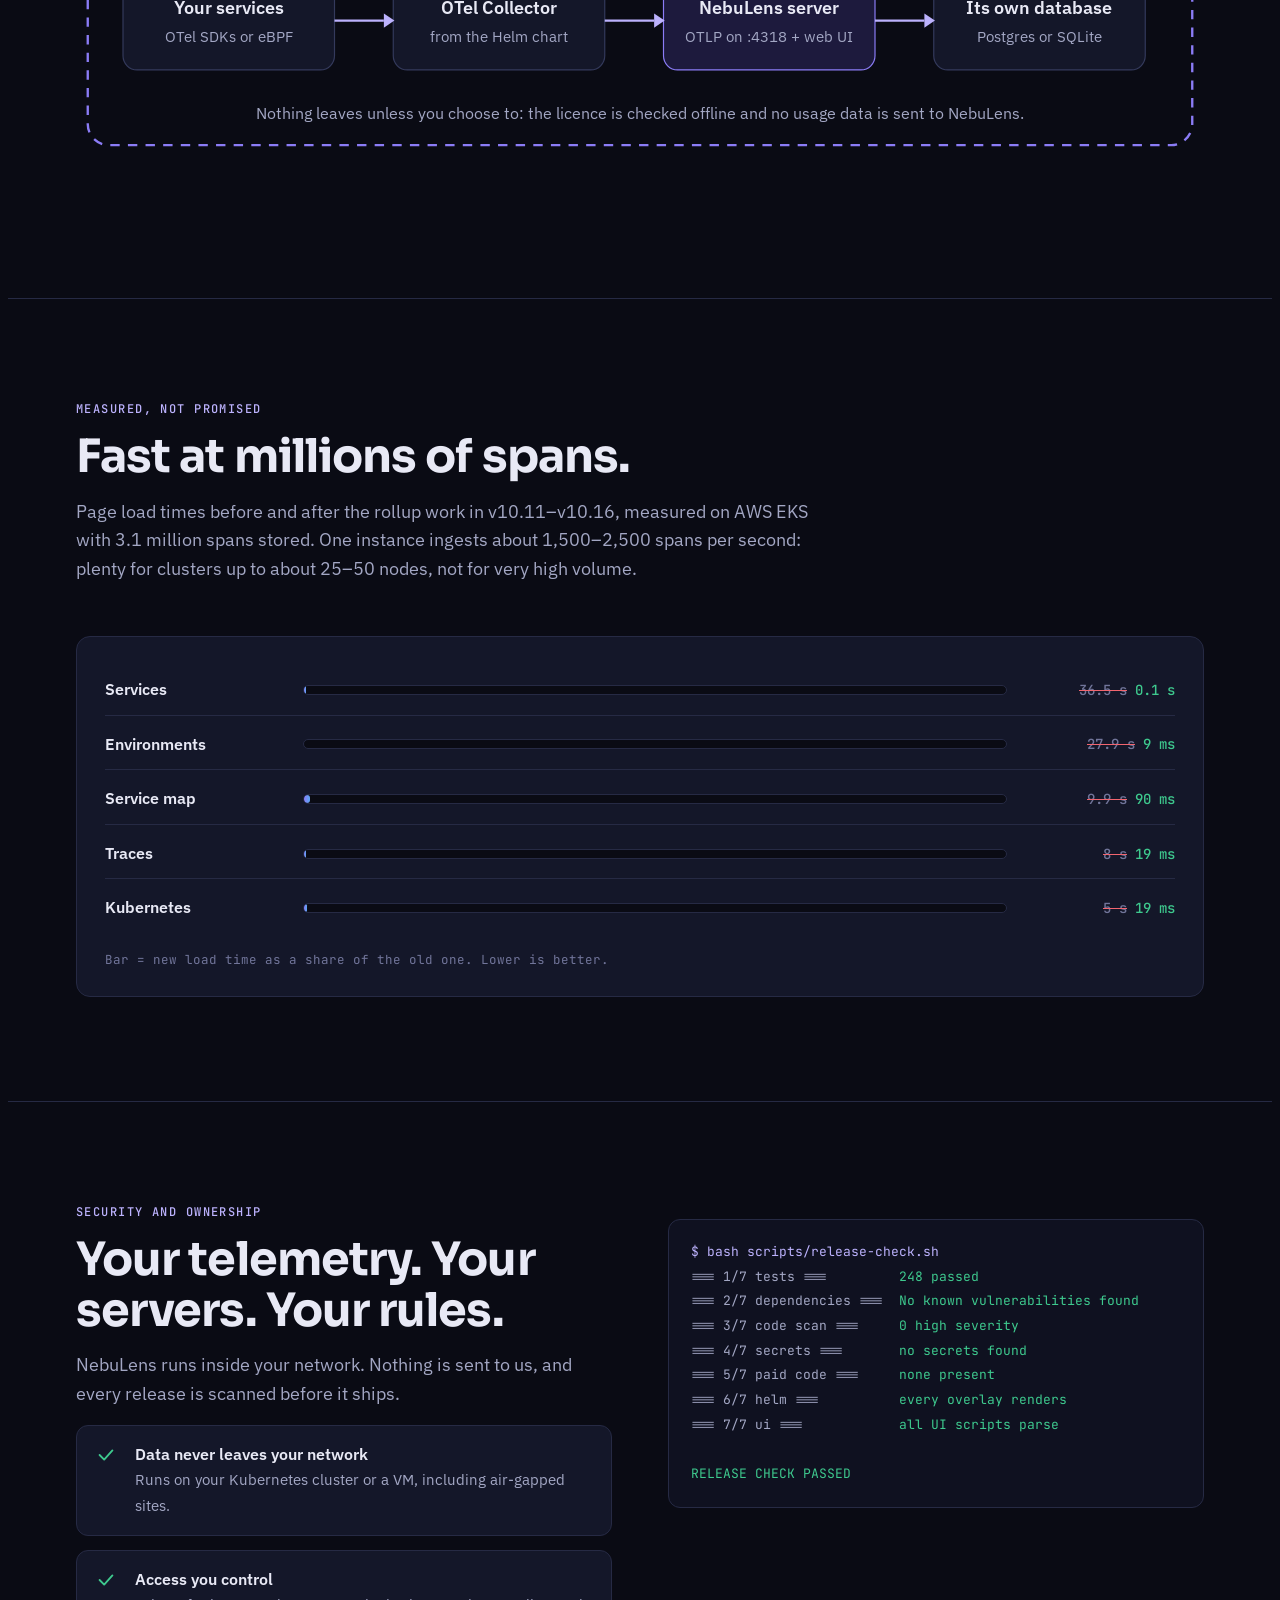
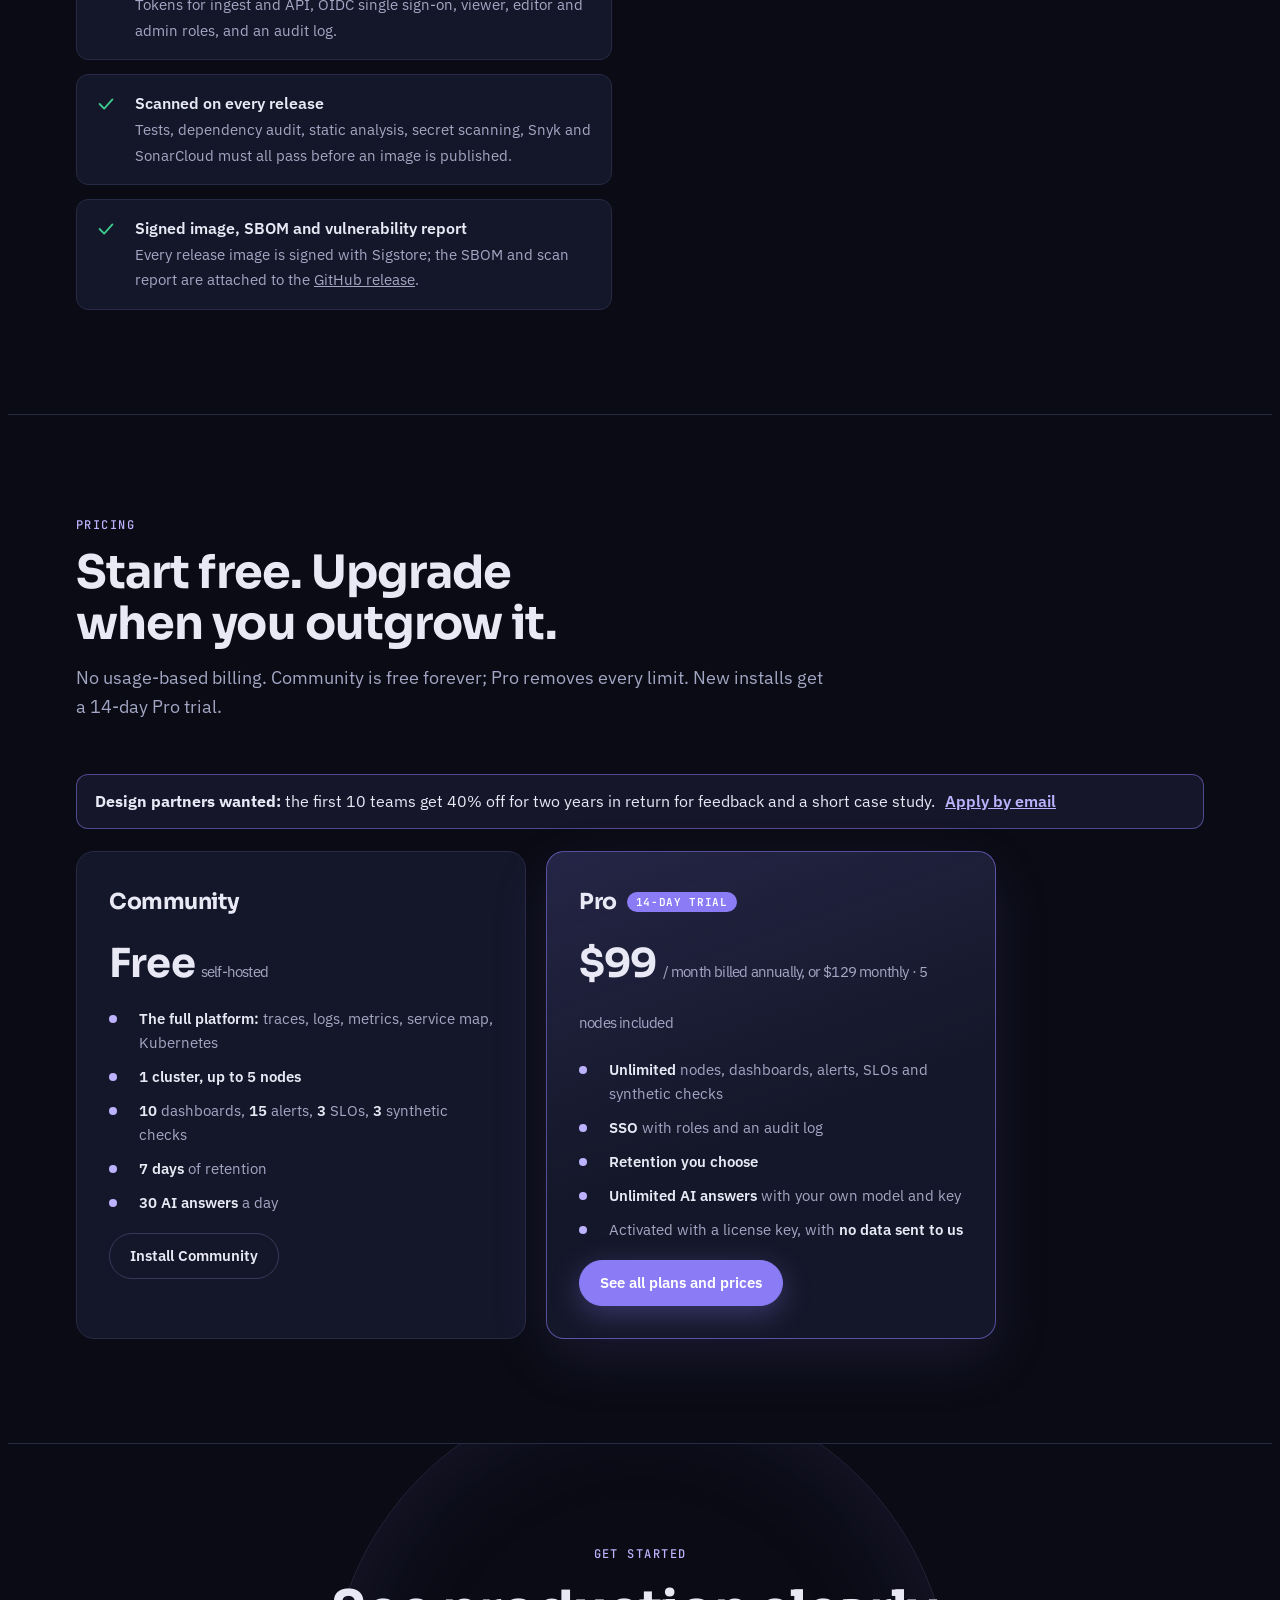
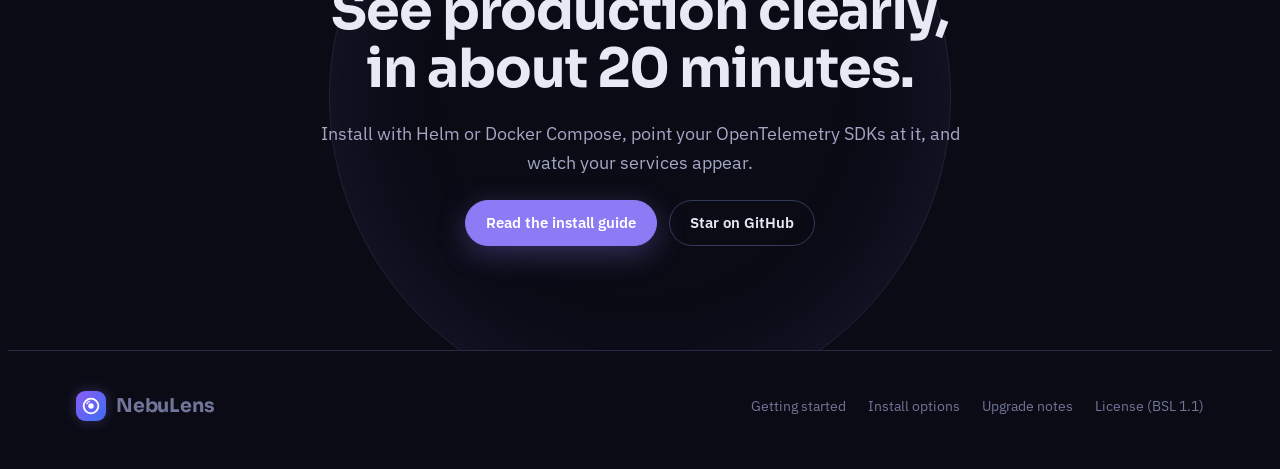
==== commit e57b3cbe: "Website: layout review with Gemini; real screenshots; share card from Nano Banana art - Real, unedit" ====
--- a/docs/index.html
+++ b/docs/index.html
@@ -4,10 +4,18 @@
 <meta charset="utf-8">
 <meta name="viewport" content="width=device-width, initial-scale=1, viewport-fit=cover">
 <link rel="icon" type="image/svg+xml" href="data:image/svg+xml,%3Csvg xmlns=%27http://www.w3.org/2000/svg%27 viewBox=%270 0 24 24%27%3E%3Cdefs%3E%3ClinearGradient id=%27g%27 x1=%270%27 y1=%270%27 x2=%271%27 y2=%271%27%3E%3Cstop offset=%270%27 stop-color=%27%238b5cf6%27/%3E%3Cstop offset=%271%27 stop-color=%27%233d6df2%27/%3E%3C/linearGradient%3E%3C/defs%3E%3Crect width=%2724%27 height=%2724%27 rx=%276%27 fill=%27url(%23g)%27/%3E%3Ccircle cx=%2712%27 cy=%2712%27 r=%277%27 fill=%27none%27 stroke=%27white%27 stroke-width=%272%27/%3E%3Ccircle cx=%2712%27 cy=%2712%27 r=%272.8%27 fill=%27white%27/%3E%3C/svg%3E">
-<style>body{margin:0}img{max-width:100%}[hidden]{display:none!important}</style>
-</head>
-<body>
 <title>NebuLens</title>
+<meta property="og:type" content="website">
+<meta property="og:site_name" content="NebuLens">
+<meta property="og:title" content="NebuLens">
+<meta property="og:description" content="NebuLens: self-hosted, OpenTelemetry-native observability for regulated teams. Traces, logs, metrics and a service map on Postgres: no ClickHouse, no SaaS, works air-gapped.">
+<meta property="og:url" content="https://nebulens.dev/">
+<meta property="og:image" content="https://nebulens.dev/img/og-card.jpg">
+<meta property="og:image:width" content="1200">
+<meta property="og:image:height" content="630">
+<meta property="og:image:alt" content="NebuLens: observability that stays inside your network">
+<meta name="twitter:card" content="summary_large_image">
+<link rel="canonical" href="https://nebulens.dev/">
 <meta name="claude:viewport-fit-sides" content="cover">
 <meta name="description" content="NebuLens: self-hosted, OpenTelemetry-native observability for regulated teams. Traces, logs, metrics and a service map on Postgres: no ClickHouse, no SaaS, works air-gapped.">
 <link rel="preconnect" href="https://fonts.googleapis.com">
@@ -69,6 +77,17 @@
 .hero .wrap{position:relative;z-index:1;display:grid;grid-template-columns:1.05fr 1fr;gap:56px;align-items:center;padding-block:88px 96px}
 .hero h1{font-size:clamp(40px,6vw,68px);line-height:1.04;font-weight:700;margin-top:18px}
 .hero h1 em{font-style:normal;color:var(--accent-2)}
+nav.top .navcall{margin-right:8px}
+@media (max-width:760px){nav.top .navcall{display:none}}
+.shots{display:grid;grid-template-columns:repeat(3,1fr);gap:18px}
+.shots figure{margin:0;min-width:0}
+.shots img{width:100%;height:auto;border-radius:12px;border:1px solid var(--line);display:block}
+.shots figcaption{margin-top:10px;color:var(--muted);font-size:14px}
+@media (max-width:900px){.shots{grid-template-columns:1fr}}
+.arch{margin:28px 0 0;overflow-x:auto}
+.arch svg{width:100%;min-width:640px;height:auto;display:block}
+.partner{border:1px solid rgba(139,124,246,.5);background:rgba(139,124,246,.1);border-radius:12px;padding:14px 18px;margin-bottom:22px;color:var(--text)}
+.partner a{color:var(--accent-2);font-weight:600;margin-left:6px}
 .hero .lede{font-size:19px;color:var(--muted);margin-top:22px;max-width:34em}
 .hero .cta{display:flex;gap:12px;margin-top:34px;flex-wrap:wrap}
 .facts{display:flex;gap:22px;margin-top:34px;flex-wrap:wrap;font:500 13px var(--mono);color:var(--dim)}
@@ -210,8 +229,10 @@
 footer a{text-decoration:none}footer a:hover{color:var(--text)}
 footer .fl{display:flex;gap:22px;flex-wrap:wrap}
 </style>
-
-<div class="notice"><div class="wrap"><span><b>v11.1</b> New lens look, and a Services page that loads in 0.1 s with 3.1 million spans stored.</span><a href="https://github.com/syedammarsuhail/nebulens/blob/main/GETTING-STARTED.md">Get started →</a></div></div>
+</head>
+<body>
+
+<div class="notice"><div class="wrap"><span><b>v11.8</b> Signed release images with an SBOM, Pro billed monthly, and a free Community plan up to 5 nodes.</span><a href="https://github.com/syedammarsuhail/nebulens/blob/main/GETTING-STARTED.md">Get started →</a></div></div>
 
 <nav class="top" aria-label="Main">
   <div class="wrap">
@@ -219,6 +240,7 @@
       <span class="mark" aria-hidden="true"><svg viewBox="0 0 24 24"><circle cx="12" cy="12" r="8"/><circle class="core" cx="12" cy="12" r="3"/><path class="glint" d="M7.6 9.4a5 5 0 0 1 2.6-2.5"/></svg></span>NebuLens
     </a>
     <div class="links"><a href="#platform">Platform</a><a href="#how">How it works</a><a href="#performance">Performance</a><a href="compare.html">Compare</a><a href="pricing.html">Pricing</a><a href="https://github.com/syedammarsuhail/nebulens/blob/main/GETTING-STARTED.md">Docs</a></div>
+    <a class="btn primary navcall" href="mailto:sales@nebulens.dev?subject=20-minute%20architecture%20call">Book a call</a>
     <a class="btn" href="https://github.com/syedammarsuhail/nebulens"><svg viewBox="0 0 24 24" fill="currentColor" aria-hidden="true"><path d="M12 2a10 10 0 0 0-3.16 19.49c.5.09.68-.22.68-.48v-1.7c-2.78.6-3.37-1.34-3.37-1.34-.45-1.16-1.11-1.47-1.11-1.47-.91-.62.07-.6.07-.6 1 .07 1.53 1.03 1.53 1.03.9 1.52 2.34 1.08 2.91.83.09-.65.35-1.08.63-1.33-2.22-.25-4.55-1.11-4.55-4.94 0-1.09.39-1.98 1.03-2.68-.1-.25-.45-1.27.1-2.65 0 0 .84-.27 2.75 1.02a9.5 9.5 0 0 1 5 0c1.91-1.29 2.75-1.02 2.75-1.02.55 1.38.2 2.4.1 2.65.64.7 1.03 1.59 1.03 2.68 0 3.84-2.34 4.69-4.57 4.93.36.31.68.92.68 1.85v2.74c0 .27.18.58.69.48A10 10 0 0 0 12 2z"/></svg>GitHub</a>
   </div>
 </nav>
@@ -233,7 +255,7 @@
       <div class="cta">
         <a class="btn primary" href="https://github.com/syedammarsuhail/nebulens/blob/main/GETTING-STARTED.md">Install in 20 minutes
           <svg viewBox="0 0 24 24" fill="none" stroke="currentColor" stroke-width="2" stroke-linecap="round" aria-hidden="true"><path d="M5 12h14M13 6l6 6-6 6"/></svg></a>
-        <a class="btn" href="#platform">See the platform</a>
+        <a class="btn" href="mailto:sales@nebulens.dev?subject=20-minute%20architecture%20call&body=Company%3A%0ACluster%20size%20(nodes)%3A%0AWhat%20you%20want%20to%20check%3A%0ATimes%20that%20suit%20you%20(with%20time%20zone)%3A%0A">Book a 20-minute call</a>
       </div>
       <div class="facts"><span>One OTLP endpoint, :4318</span><span>Kubernetes or a single VM</span><span>SQLite or Postgres</span></div>
     </div>
@@ -324,6 +346,21 @@
   </div>
 </section>
 
+<section id="screens">
+  <div class="wrap">
+    <div class="sec-head">
+      <span class="eyebrow">The real product</span>
+      <h2>What you see after install.</h2>
+      <p>Unedited screenshots of NebuLens with its demo services sending traffic. No mock-ups.</p>
+    </div>
+    <div class="shots">
+      <figure><a href="img/shot-services.jpg"><img src="img/shot-services.jpg" alt="NebuLens Services view: request rate, error rate and latency per service" loading="lazy" width="1440" height="900"></a><figcaption>Services: health, rate, errors and latency for every service</figcaption></figure>
+      <figure><a href="img/shot-map.jpg"><img src="img/shot-map.jpg" alt="NebuLens service map showing calls between demo services" loading="lazy" width="1440" height="900"></a><figcaption>Service map: how traffic and errors flow</figcaption></figure>
+      <figure><a href="img/shot-traces.jpg"><img src="img/shot-traces.jpg" alt="NebuLens traces list with durations and status" loading="lazy" width="1440" height="900"></a><figcaption>Traces: from a slow request to its logs</figcaption></figure>
+    </div>
+  </div>
+</section>
+
 <section id="how">
   <div class="wrap">
     <div class="sec-head">
@@ -337,6 +374,21 @@
       <div class="stage core"><span class="n">03 · analyse</span><h3>NebuLens</h3><p>One OTLP endpoint receives everything: <code>http://nebulens:4318</code>. Summaries are pre-computed every minute, so pages stay fast.</p></div>
       <div class="stage"><span class="n">04 · store</span><h3>Your database</h3><p>SQLite on a local disk for a single node, or a Postgres database of its own (not your application's). Retention is yours to set.</p></div>
     </div>
+    <figure class="arch" role="img" aria-label="Architecture: inside your network, your services send OpenTelemetry data to the collector, then to the NebuLens server, which stores it in its own Postgres or SQLite. Nothing crosses the network boundary unless you connect an outside AI model or alert webhook.">
+      <svg viewBox="0 0 960 300" xmlns="http://www.w3.org/2000/svg">
+        <rect x="10" y="22" width="940" height="236" rx="18" fill="none" stroke="#8b7cf6" stroke-width="2" stroke-dasharray="8 7"/>
+        <text x="34" y="52" fill="#bcb2fd" font-size="15" font-family="Sora, sans-serif" font-weight="600">Your network (VPC, data centre or air-gapped site)</text>
+        <g font-family="IBM Plex Sans, sans-serif" font-size="15" text-anchor="middle">
+          <rect x="40" y="110" width="180" height="84" rx="12" fill="#141729" stroke="#343a5c"/><text x="130" y="146" fill="#e8e9f5" font-weight="600">Your services</text><text x="130" y="170" fill="#a3a7c4" font-size="13">OTel SDKs or eBPF</text>
+          <rect x="270" y="110" width="180" height="84" rx="12" fill="#141729" stroke="#343a5c"/><text x="360" y="146" fill="#e8e9f5" font-weight="600">OTel Collector</text><text x="360" y="170" fill="#a3a7c4" font-size="13">from the Helm chart</text>
+          <rect x="500" y="110" width="180" height="84" rx="12" fill="#1d1a3d" stroke="#8b7cf6"/><text x="590" y="146" fill="#e8e9f5" font-weight="600">NebuLens server</text><text x="590" y="170" fill="#a3a7c4" font-size="13">OTLP on :4318 + web UI</text>
+          <rect x="730" y="110" width="180" height="84" rx="12" fill="#141729" stroke="#343a5c"/><text x="820" y="146" fill="#e8e9f5" font-weight="600">Its own database</text><text x="820" y="170" fill="#a3a7c4" font-size="13">Postgres or SQLite</text>
+        </g>
+        <g stroke="#bcb2fd" stroke-width="2" fill="none"><path d="M220 152h42"/><path d="M450 152h42"/><path d="M680 152h42"/></g>
+        <g fill="#bcb2fd"><path d="M262 146l9 6-9 6z"/><path d="M492 146l9 6-9 6z"/><path d="M722 146l9 6-9 6z"/></g>
+        <text x="480" y="236" fill="#a3a7c4" font-size="14" text-anchor="middle" font-family="IBM Plex Sans, sans-serif">Nothing leaves unless you choose to: the licence is checked offline and no usage data is sent to NebuLens.</text>
+      </svg>
+    </figure>
   </div>
 </section>
 
@@ -368,10 +420,11 @@
         <li><svg viewBox="0 0 24 24"><path d="M5 12l5 5 9-10"/></svg><div><b>Data never leaves your network</b><span>Runs on your Kubernetes cluster or a VM, including air-gapped sites.</span></div></li>
         <li><svg viewBox="0 0 24 24"><path d="M5 12l5 5 9-10"/></svg><div><b>Access you control</b><span>Tokens for ingest and API, OIDC single sign-on, viewer, editor and admin roles, and an audit log.</span></div></li>
         <li><svg viewBox="0 0 24 24"><path d="M5 12l5 5 9-10"/></svg><div><b>Scanned on every release</b><span>Tests, dependency audit, static analysis, secret scanning, Snyk and SonarCloud must all pass before an image is published.</span></div></li>
+        <li><svg viewBox="0 0 24 24"><path d="M5 12l5 5 9-10"/></svg><div><b>Signed image, SBOM and vulnerability report</b><span>Every release image is signed with Sigstore; the SBOM and scan report are attached to the <a href="https://github.com/syedammarsuhail/nebulens/releases">GitHub release</a>.</span></div></li>
       </ul>
     </div>
-    <pre class="gate" aria-label="Output of the release check for v11.1"><span class="h">$ bash scripts/release-check.sh</span>
-=== 1/7 tests ===         <span class="ok">210 passed</span>
+    <pre class="gate" aria-label="Output of the release check"><span class="h">$ bash scripts/release-check.sh</span>
+=== 1/7 tests ===         <span class="ok">248 passed</span>
 === 2/7 dependencies ===  <span class="ok">No known vulnerabilities found</span>
 === 3/7 code scan ===     <span class="ok">0 high severity</span>
 === 4/7 secrets ===       <span class="ok">no secrets found</span>
@@ -390,6 +443,7 @@
       <h2>Start free. Upgrade when you outgrow it.</h2>
       <p>No usage-based billing. Community is free forever; Pro removes every limit. New installs get a 14-day Pro trial.</p>
     </div>
+    <div class="partner"><b>Design partners wanted:</b> the first 10 teams get 40% off for two years in return for feedback and a short case study. <a href="mailto:sales@nebulens.dev?subject=Design%20partner%20programme&body=Company%3A%0ACluster%20size%20(nodes)%3A%0AWhat%20you%20want%20to%20check%3A%0ATimes%20that%20suit%20you%20(with%20time%20zone)%3A%0A">Apply by email</a></div>
     <div class="plans">
       <div class="plan">
         <h3>Community</h3>
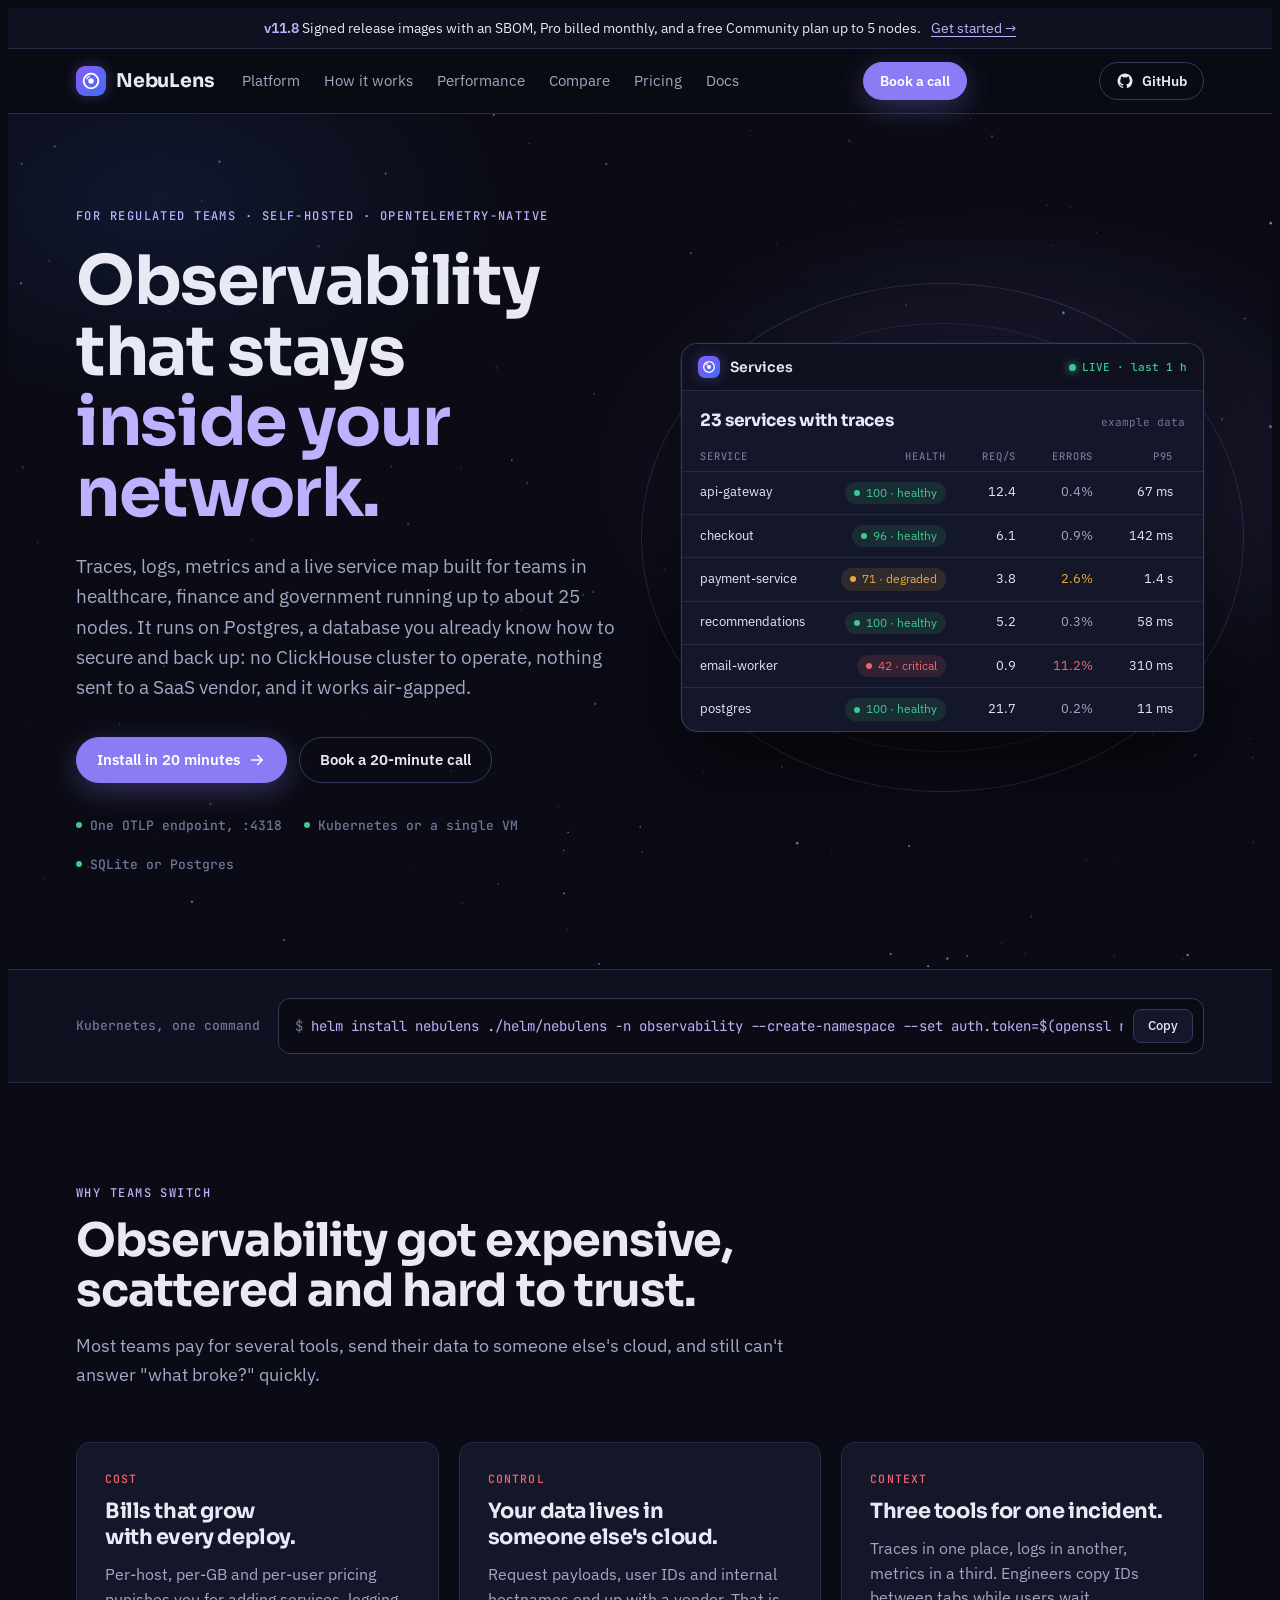
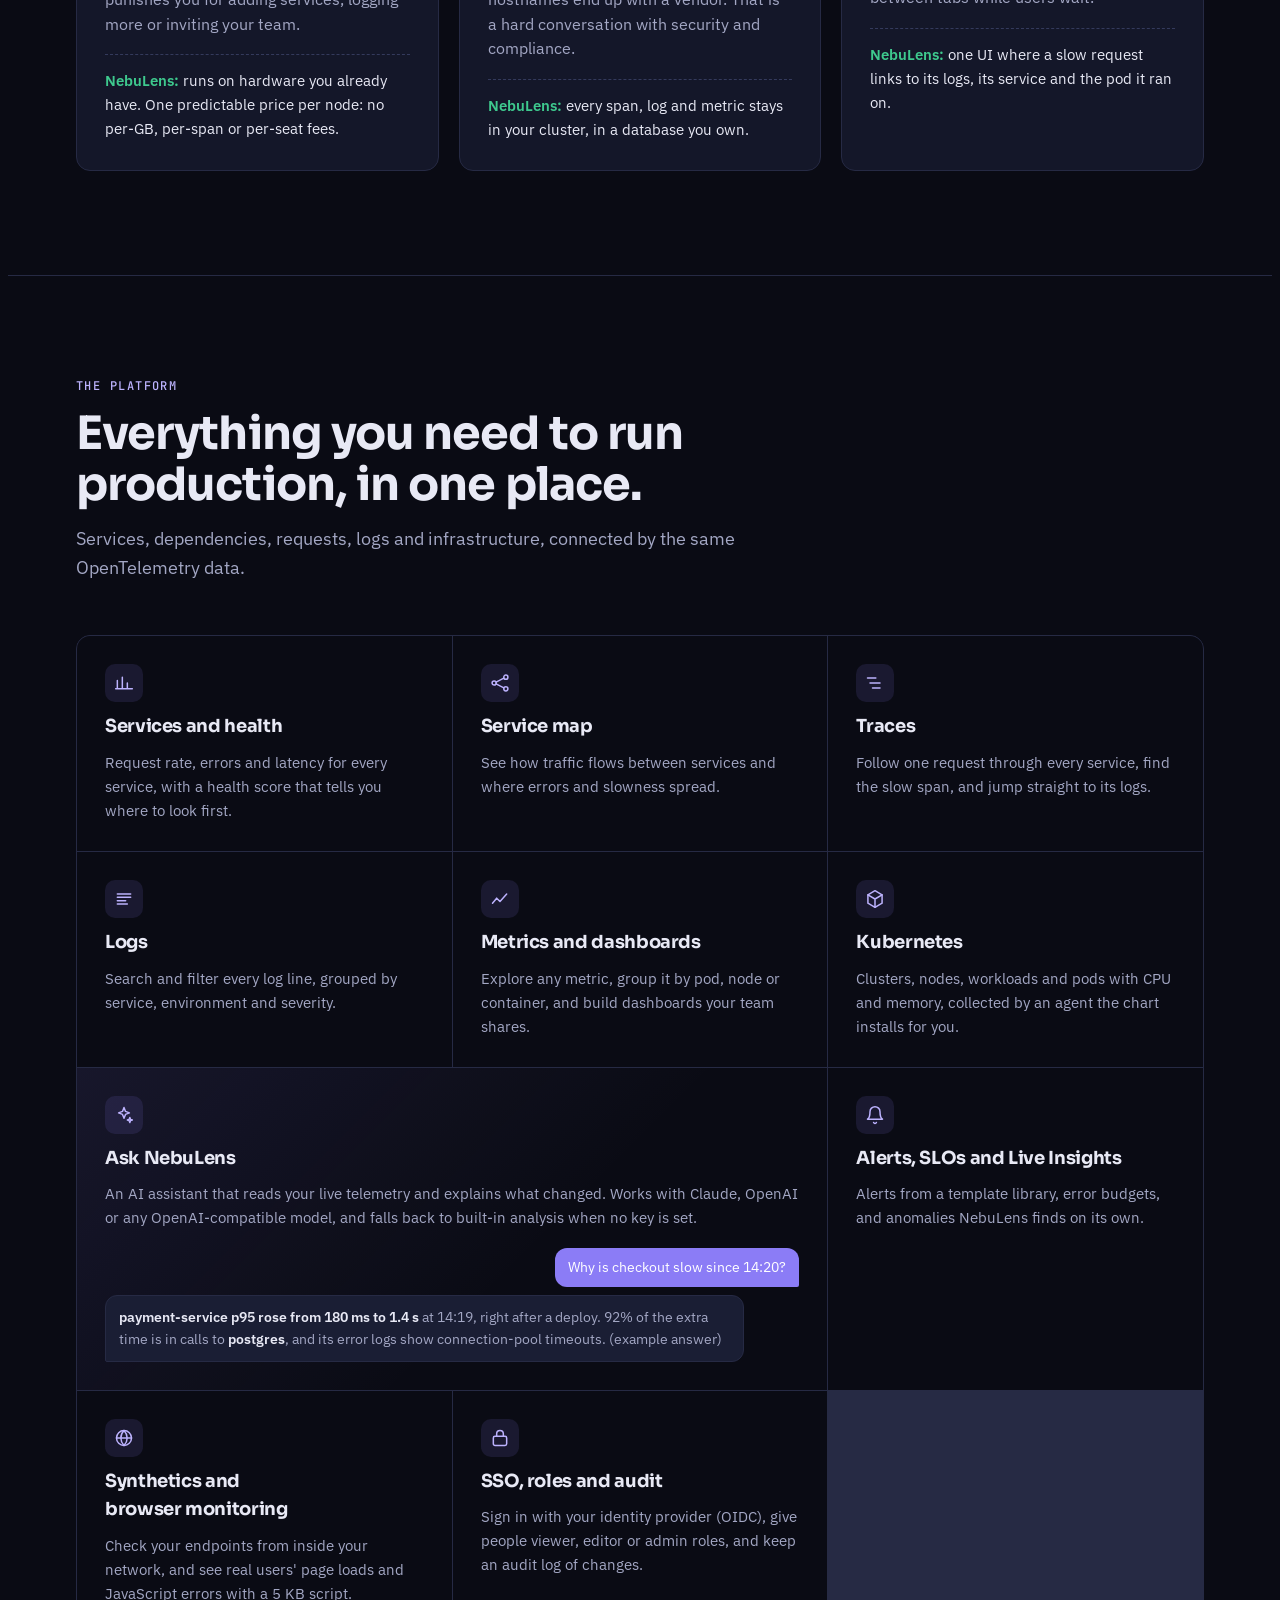
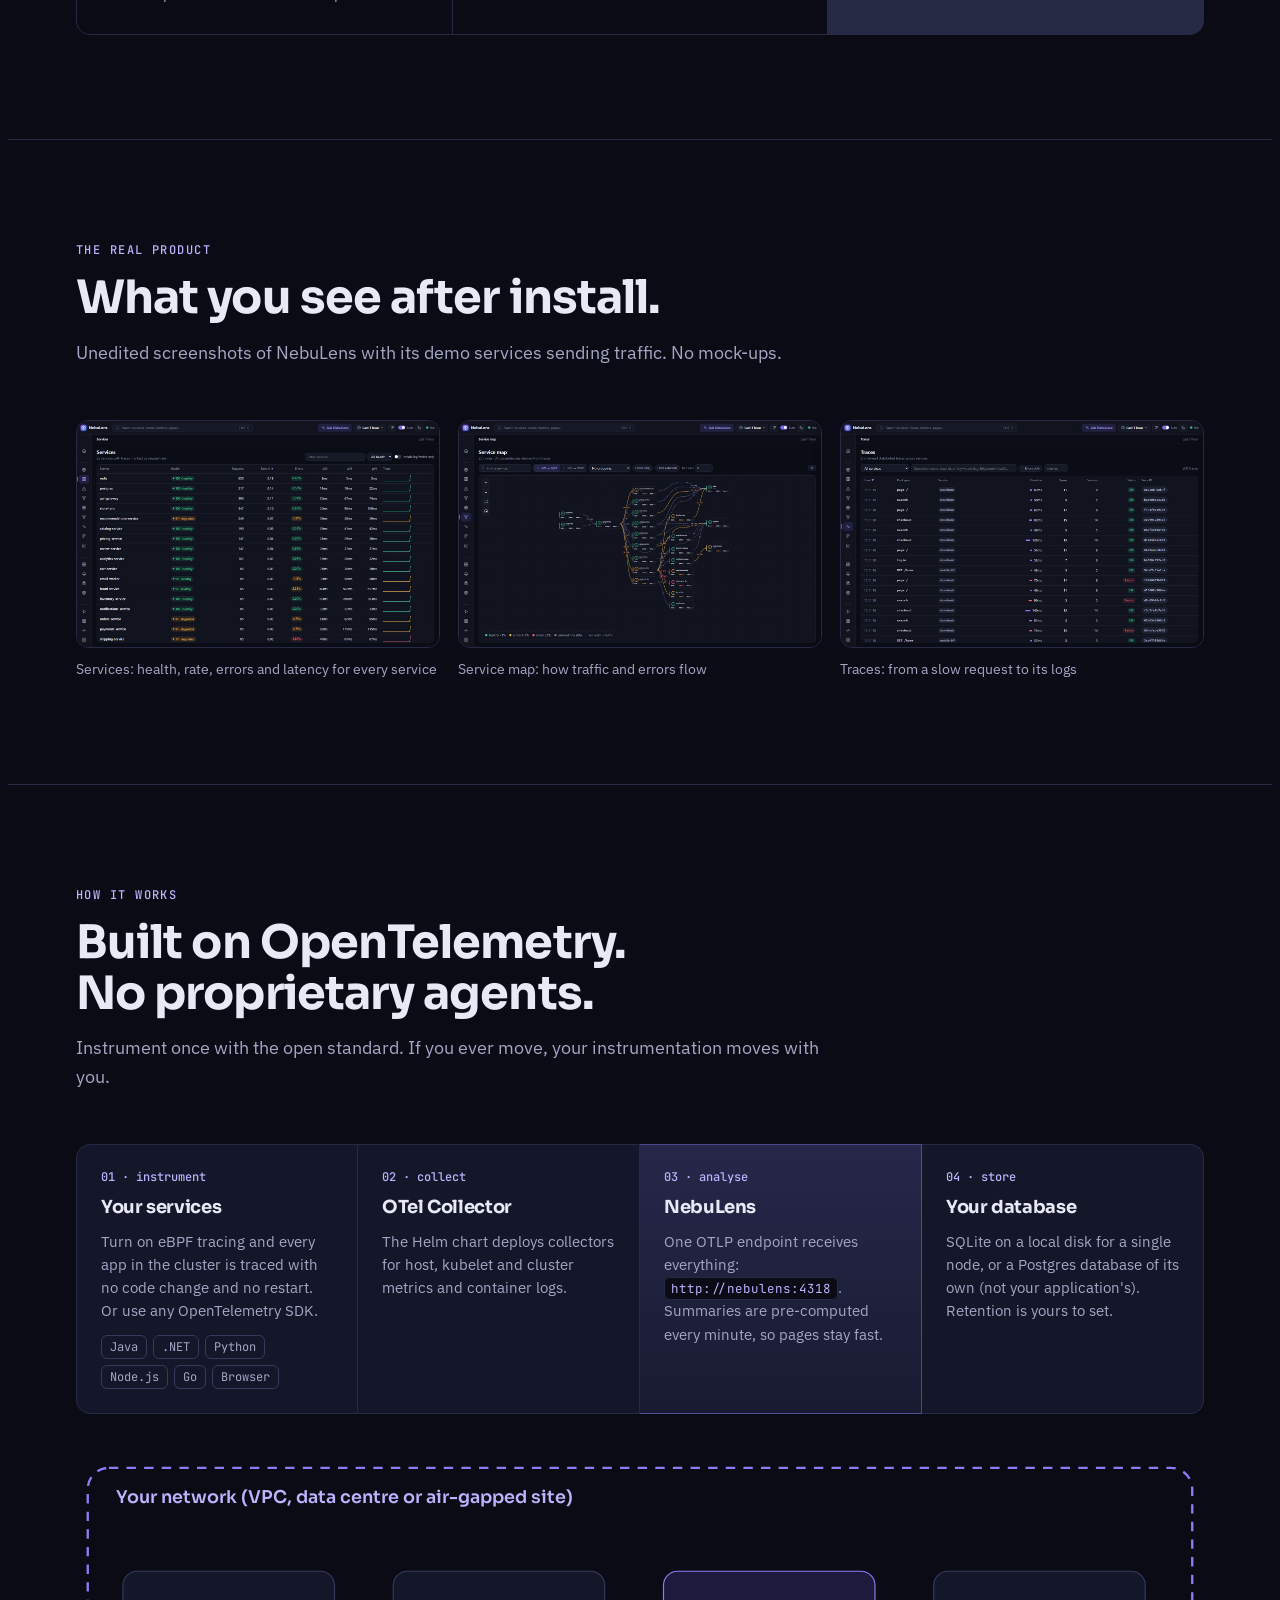
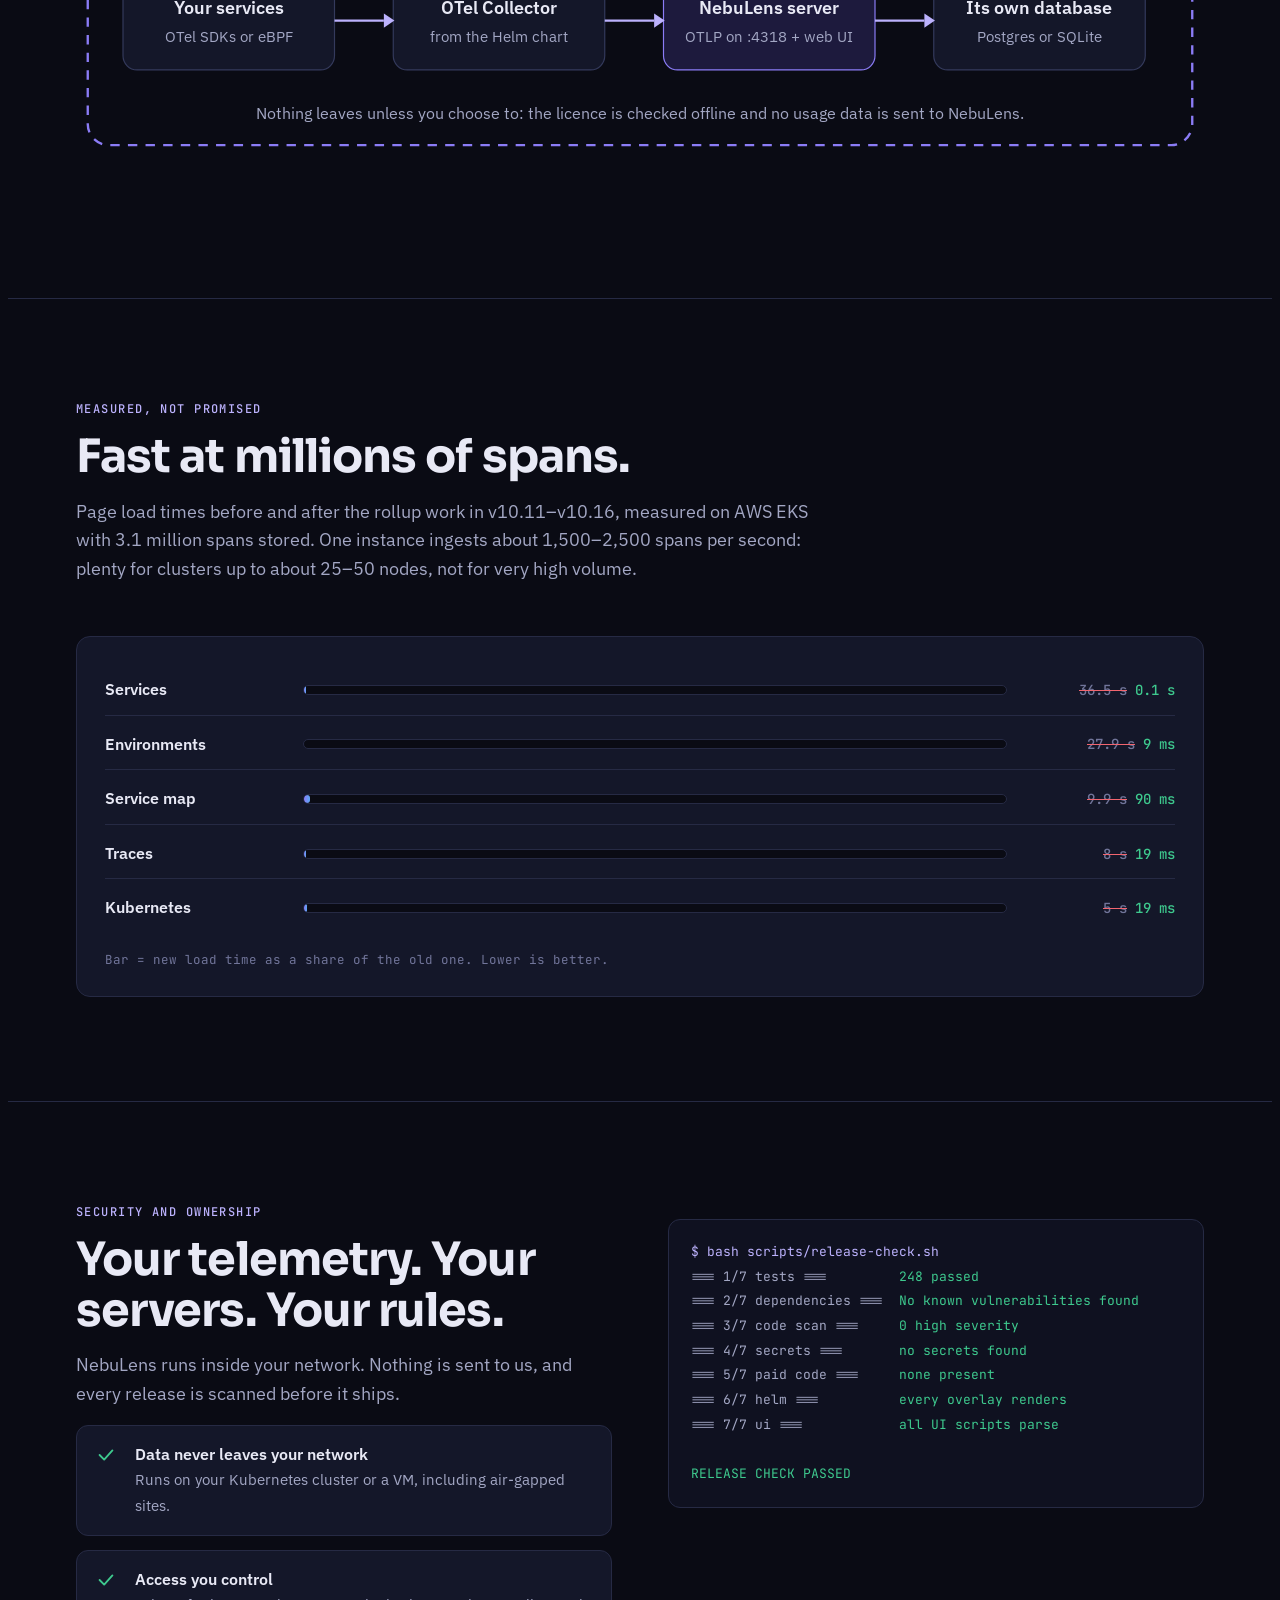
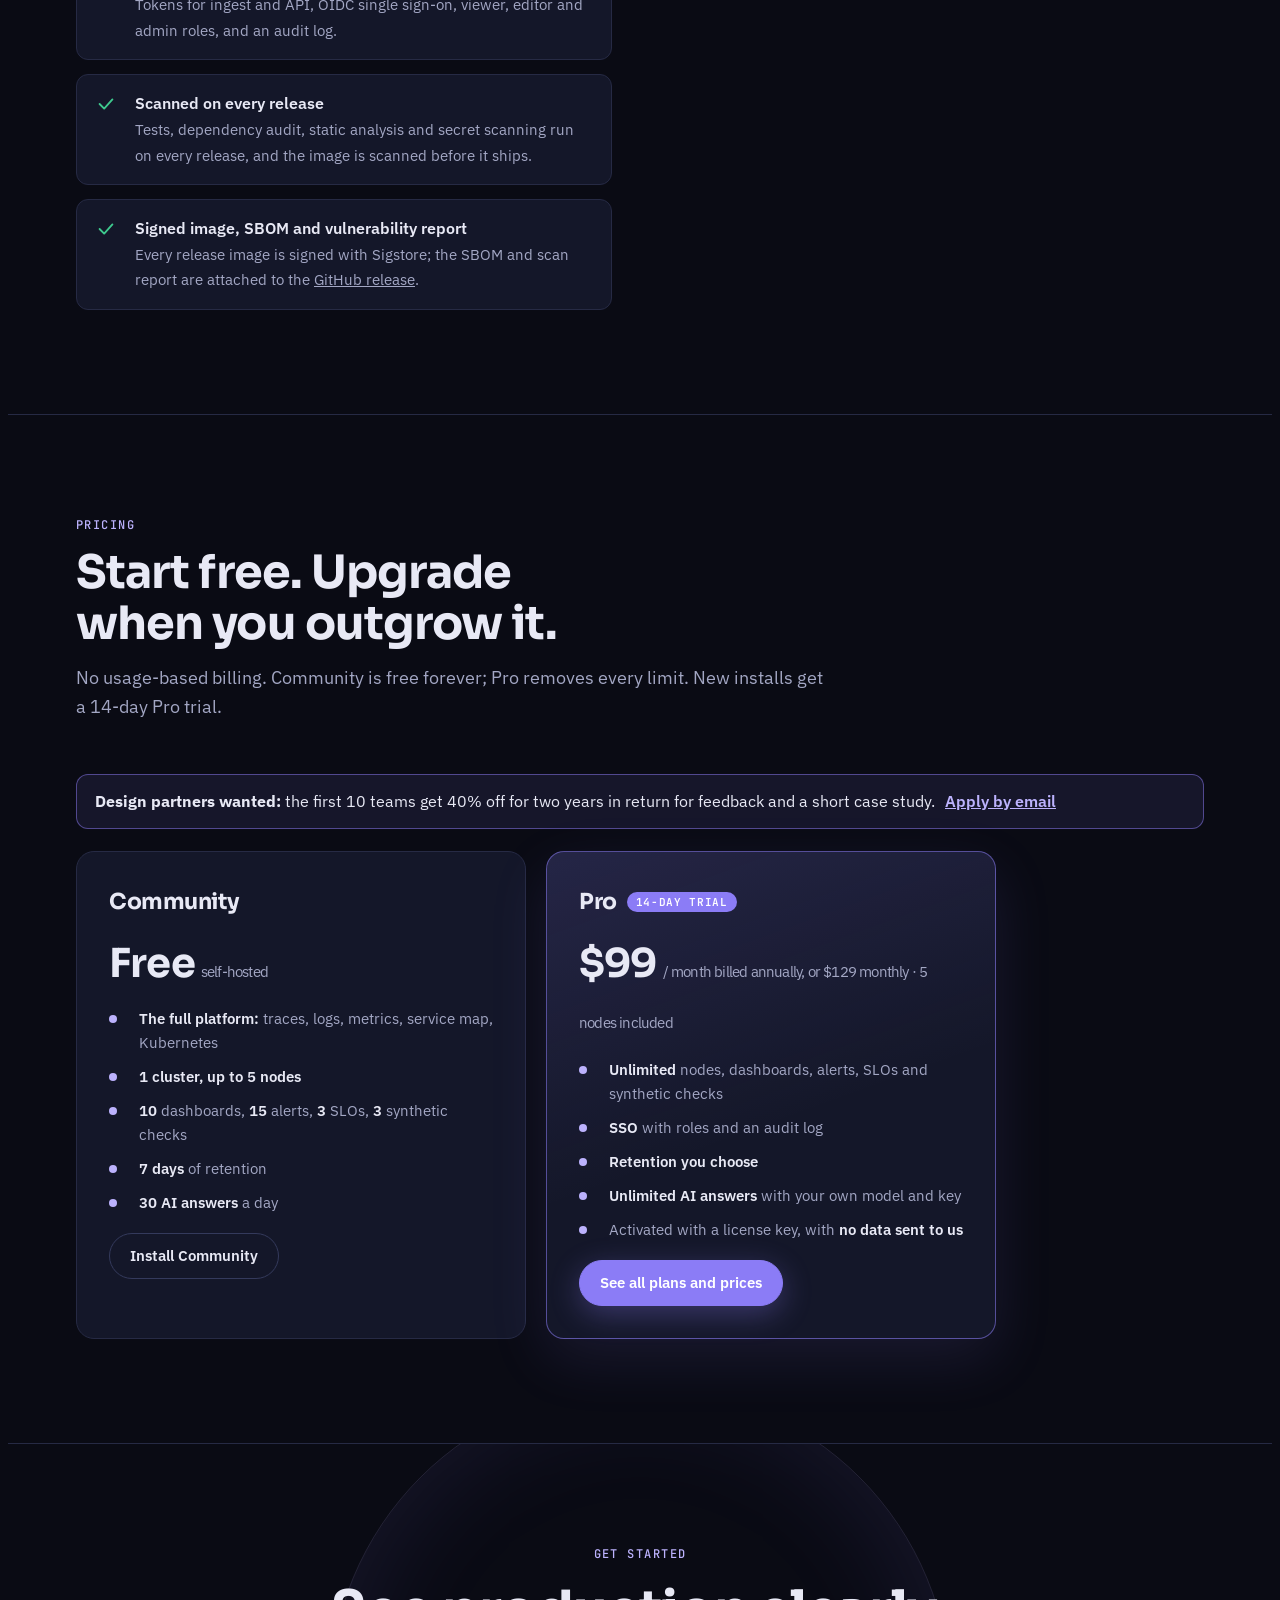
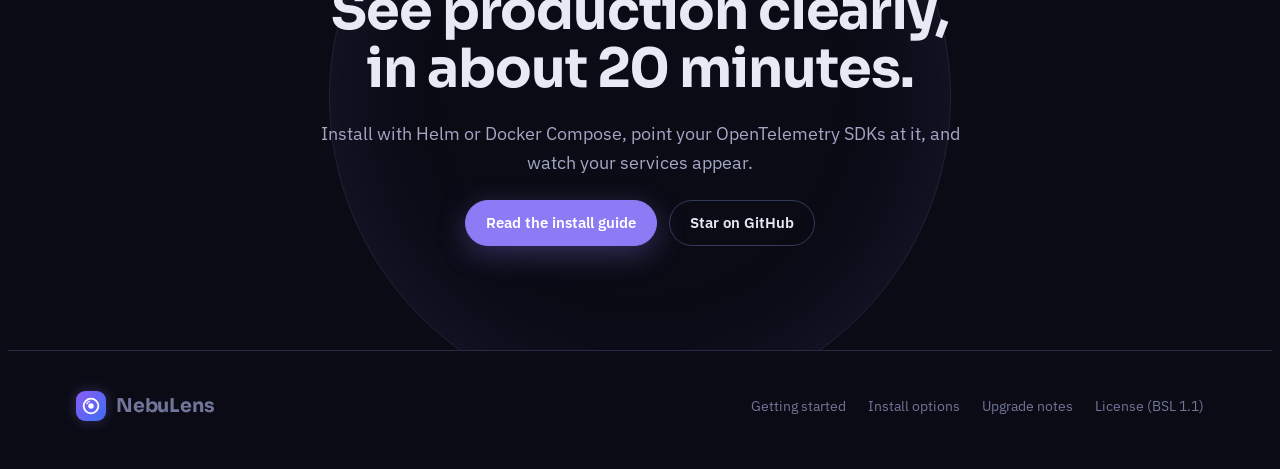
==== commit 2fd209ff: "Fix CI: tests importable under plain pytest, valid container name, Sonar action v6; honest scan clai" ====
--- a/docs/index.html
+++ b/docs/index.html
@@ -419,7 +419,7 @@
       <ul class="checks">
         <li><svg viewBox="0 0 24 24"><path d="M5 12l5 5 9-10"/></svg><div><b>Data never leaves your network</b><span>Runs on your Kubernetes cluster or a VM, including air-gapped sites.</span></div></li>
         <li><svg viewBox="0 0 24 24"><path d="M5 12l5 5 9-10"/></svg><div><b>Access you control</b><span>Tokens for ingest and API, OIDC single sign-on, viewer, editor and admin roles, and an audit log.</span></div></li>
-        <li><svg viewBox="0 0 24 24"><path d="M5 12l5 5 9-10"/></svg><div><b>Scanned on every release</b><span>Tests, dependency audit, static analysis, secret scanning, Snyk and SonarCloud must all pass before an image is published.</span></div></li>
+        <li><svg viewBox="0 0 24 24"><path d="M5 12l5 5 9-10"/></svg><div><b>Scanned on every release</b><span>Tests, dependency audit, static analysis and secret scanning run on every release, and the image is scanned before it ships.</span></div></li>
         <li><svg viewBox="0 0 24 24"><path d="M5 12l5 5 9-10"/></svg><div><b>Signed image, SBOM and vulnerability report</b><span>Every release image is signed with Sigstore; the SBOM and scan report are attached to the <a href="https://github.com/syedammarsuhail/nebulens/releases">GitHub release</a>.</span></div></li>
       </ul>
     </div>
